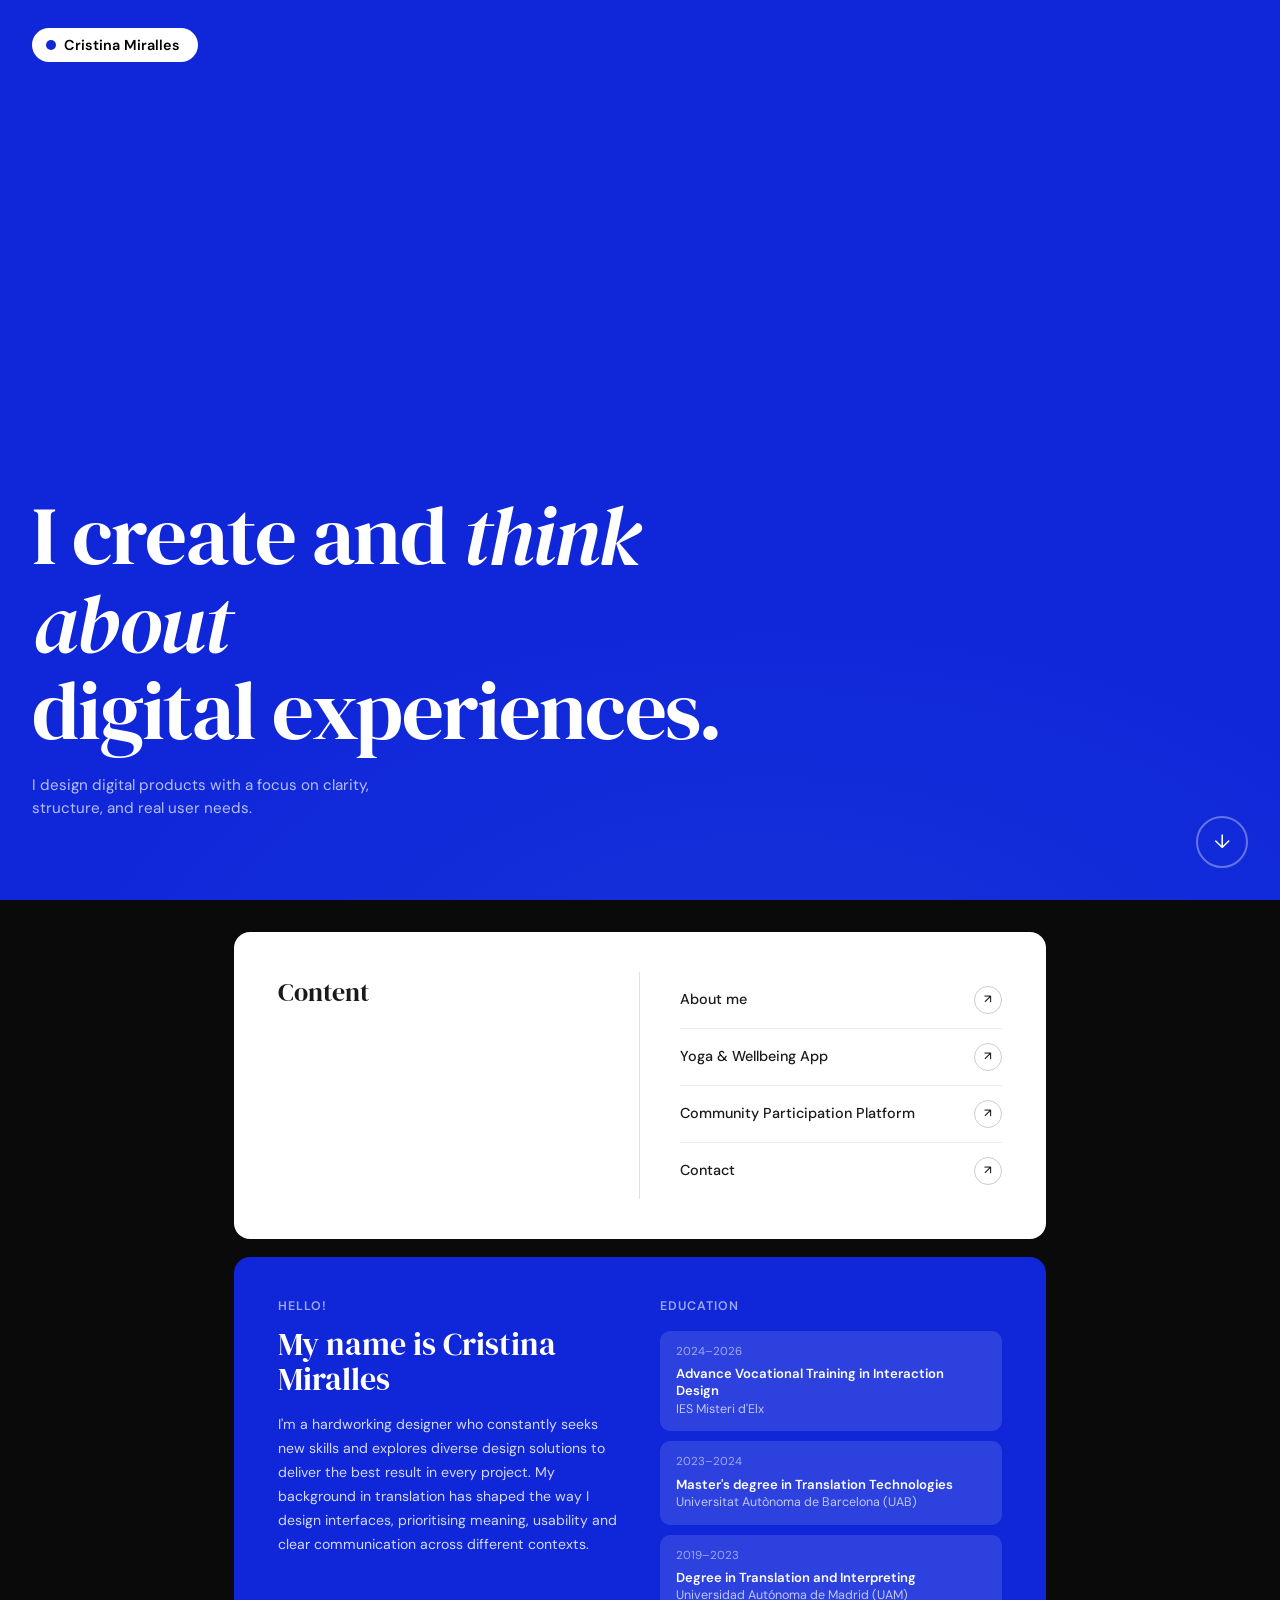
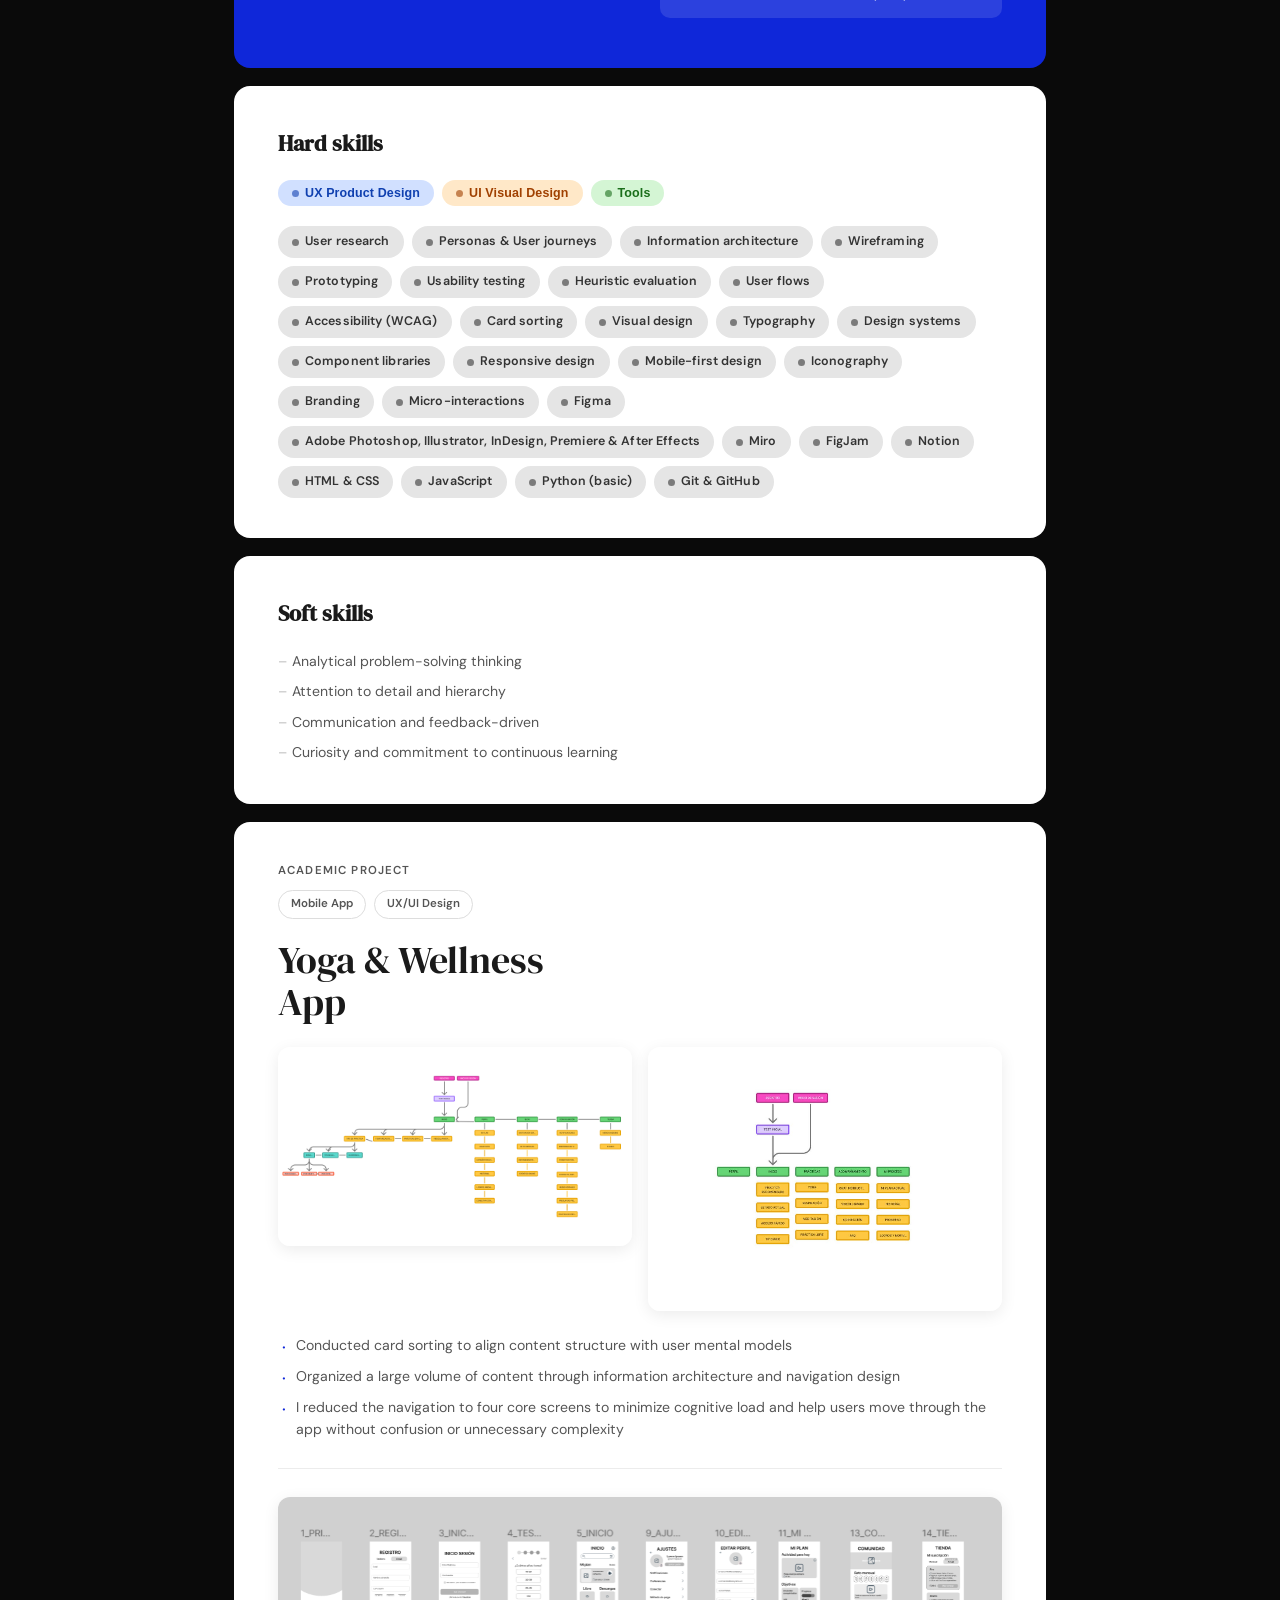
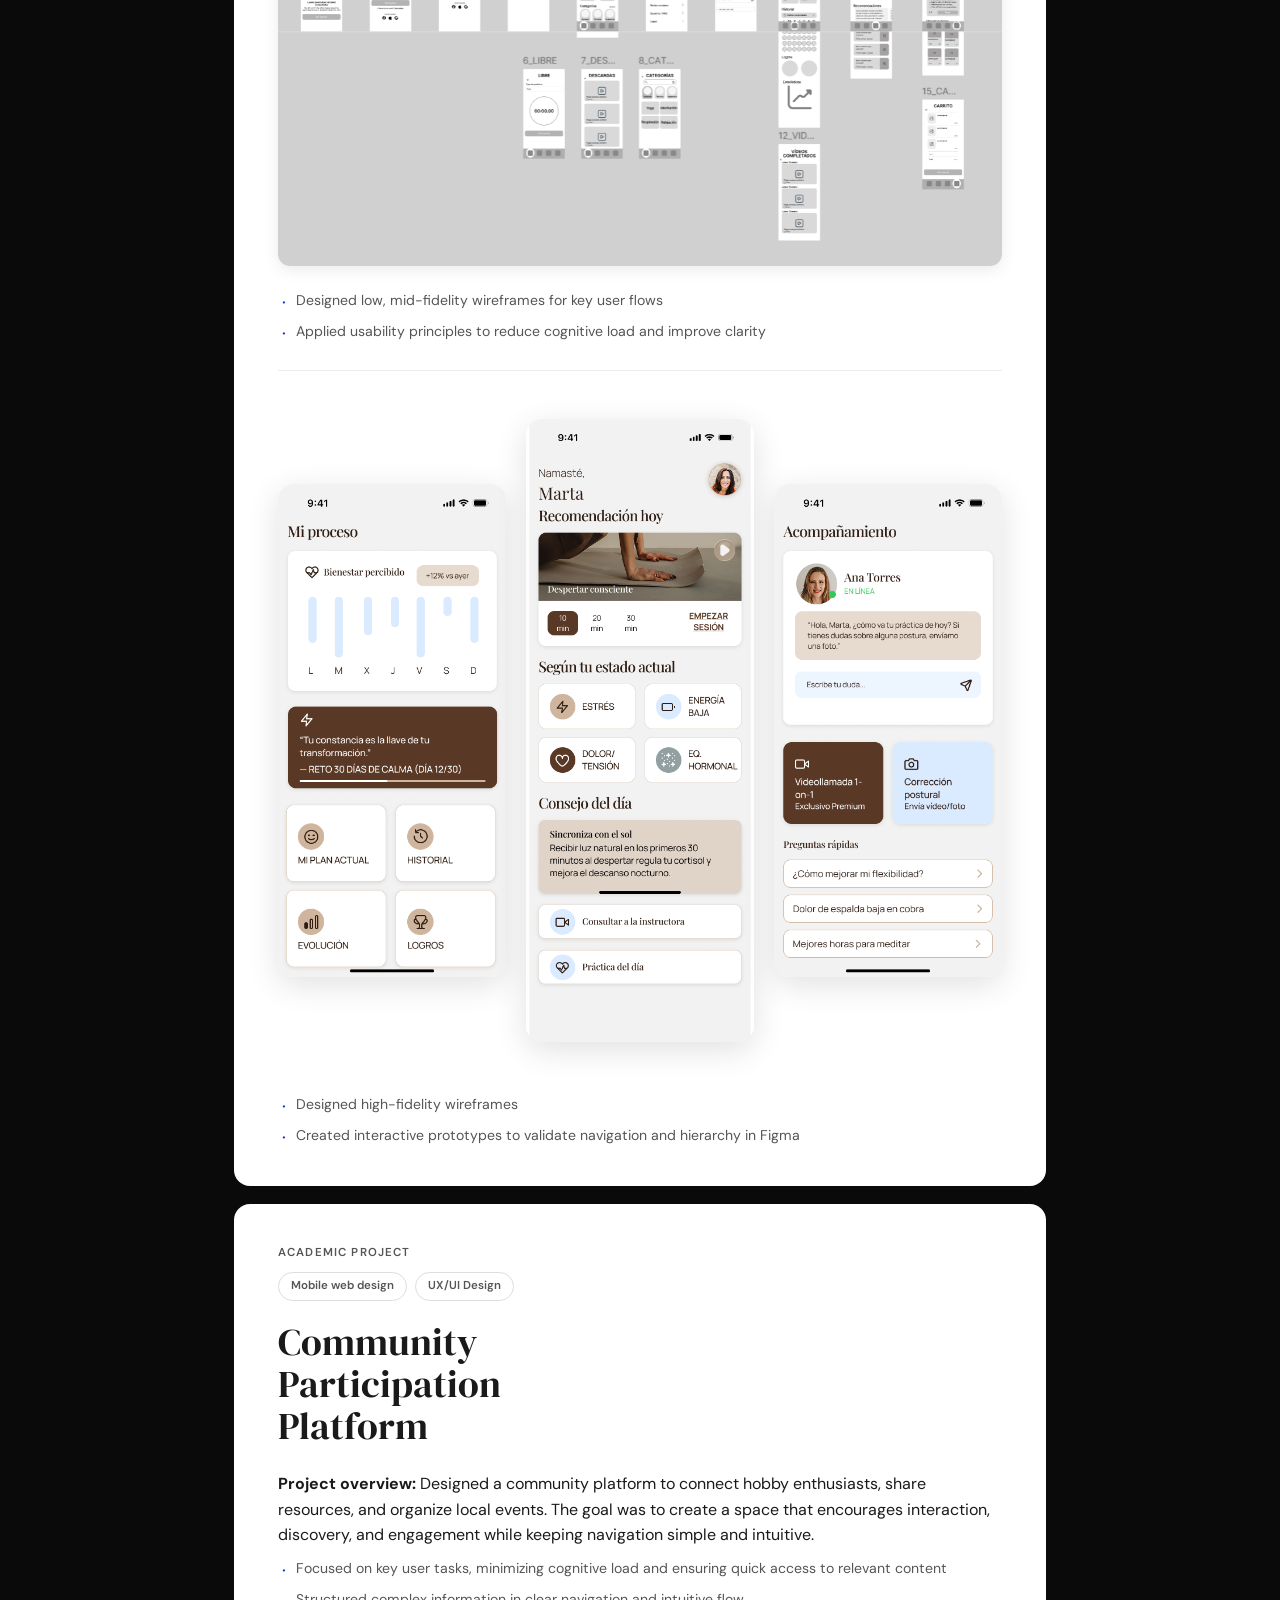
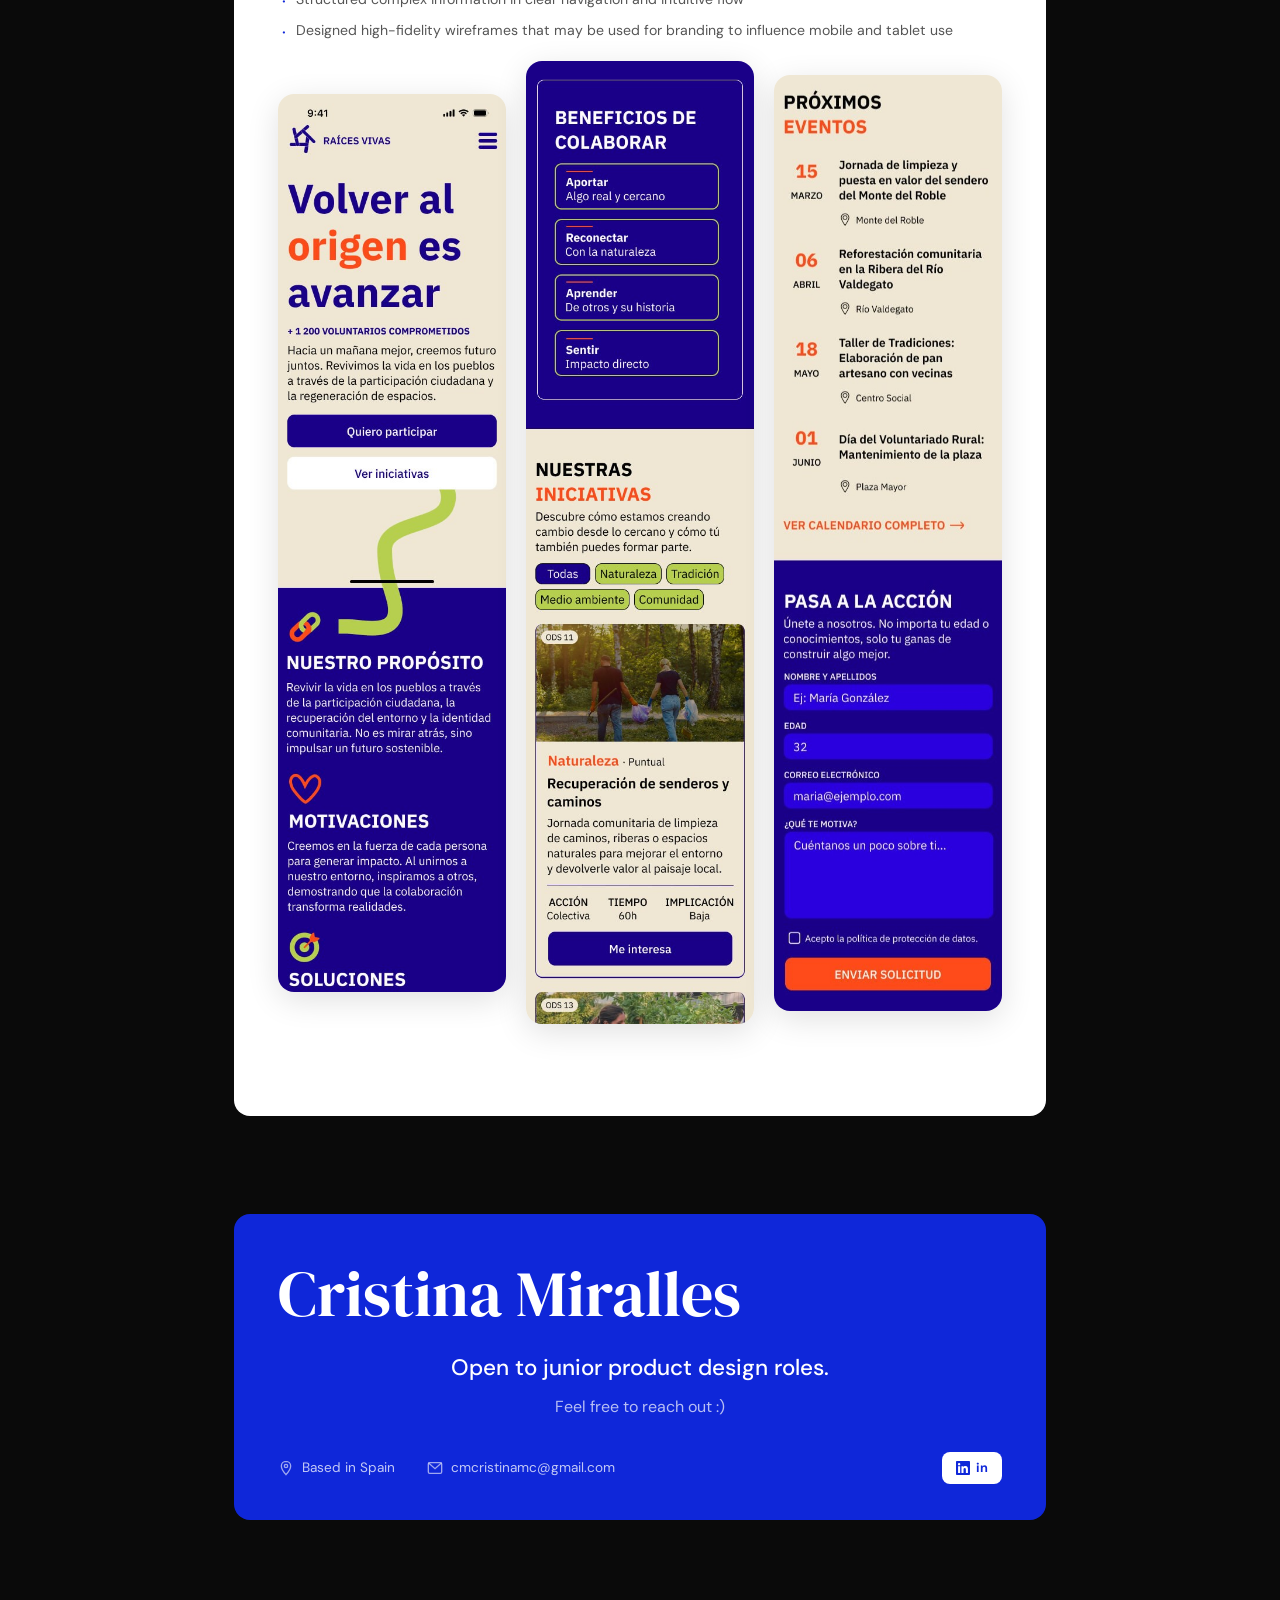
==== index.html @ 600fb945 "Added info and images" ====
<!DOCTYPE html>
<html lang="es">
<head>
  <meta charset="UTF-8">
  <meta name="viewport" content="width=device-width, initial-scale=1.0">
  <meta name="description" content="Portfolio de diseñador de producto UX/UI - Especializado en experiencias digitales claras y centradas en el usuario">
  <title>Portfolio – Product Designer</title>
  
  <!-- Google Fonts -->
  <link rel="preconnect" href="https://fonts.googleapis.com">
  <link rel="preconnect" href="https://fonts.gstatic.com" crossorigin>
  <link href="https://fonts.googleapis.com/css2?family=DM+Serif+Display:ital@0;1&family=DM+Sans:wght@300;400;500;600&display=swap" rel="stylesheet">
  
  <!-- Stylesheets -->
  <link rel="stylesheet" href="styles.css">
</head>
<body>

  <!-- ======================== HERO SECTION ======================== -->
  <section class="hero" id="top">
    <button class="logo-pill" aria-label="Logo">Cristina Miralles</button>

    <div class="hero-content">
      <h1 class="hero-title">
        I create and <em>think about</em><br>digital experiences.
      </h1>
      <p class="hero-sub">
        I design digital products with a focus on clarity,<br>
        structure, and real user needs.
      </p>
    </div>

    <a href="#content" class="scroll-arrow" aria-label="Scroll down">↓</a>
  </section>

  <!-- ======================== MAIN CONTENT ======================== -->
  <main class="main" id="content">

    <!-- TABLE OF CONTENTS -->
    <nav class="card toc-card" aria-label="Table of contents">
      <span class="toc-label">Content</span>
      <ul class="toc-links">
        <li>
          <a href="#about">
            <span>About me</span>
            <span class="arrow-icon" aria-hidden="true">↗</span>
          </a>
        </li>
        <li>
          <a href="#yoga">
            <span>Yoga &amp; Wellbeing App</span>
            <span class="arrow-icon" aria-hidden="true">↗</span>
          </a>
        </li>
        <li>
          <a href="#community">
            <span>Community Participation Platform</span>
            <span class="arrow-icon" aria-hidden="true">↗</span>
          </a>
        </li>
        <li>
          <a href="#contact">
            <span>Contact</span>
            <span class="arrow-icon" aria-hidden="true">↗</span>
          </a>
        </li>
      </ul>
    </nav>

    <!-- ABOUT + EDUCATION SECTION -->
    <section class="card about-card" id="about">
      <!-- Left: Biography -->
      <div class="about-bio">
        <p class="about-eyebrow">Hello!</p>
        <h2 class="about-greeting">My name is Cristina Miralles</h2>
        <p class="about-text">
          I'm a hardworking designer who constantly seeks new skills and explores diverse design solutions to deliver the best result in every project. My background in translation has shaped the way I design interfaces, prioritising meaning, usability and clear communication across different contexts.
        </p>
      </div>

      <!-- Right: Education -->
      <div class="about-education">
        <h3 class="education-title">Education</h3>

        <article class="edu-item">
          <p class="edu-dates">2024–2026</p>
          <p class="edu-name">Advance Vocational Training in Interaction Design</p>
          <p class="edu-degree">IES Misteri d'Elx</p>
        </article>

        <article class="edu-item">
          <p class="edu-dates">2023–2024</p>
          <p class="edu-name">Master's degree in Translation Technologies</p>
          <p class="edu-degree">Universitat Autònoma de Barcelona (UAB)</p>
        </article>

        <article class="edu-item">
          <p class="edu-dates">2019–2023</p>
          <p class="edu-name">Degree in Translation and Interpreting</p>
          <p class="edu-degree">Universidad Autónoma de Madrid (UAM)</p>
        </article>
      </div>
    </section>

  
    <!-- SKILLS SECTION -->
    <section class="card skills-card-full">
      <h3 class="skills-section-title">Hard skills</h3>
      
      <!-- Filter Buttons -->
      <div class="tags-wrap filter-buttons">
        <button class="tag tag-ux filter-btn active" data-filter="ux">UX Product Design</button>
        <button class="tag tag-ui filter-btn active" data-filter="ui">UI Visual Design</button>
        <button class="tag tag-fig filter-btn active" data-filter="tools">Tools</button>
      </div>
      
      <!-- Skills List -->
      <div class="tags-wrap skills-list" id="skillsList">
        <!-- UX Skills -->
        <span class="tag tag-dark skill-item" data-category="ux">User research</span>
        <span class="tag tag-dark skill-item" data-category="ux">Personas &amp; User journeys</span>
        <span class="tag tag-dark skill-item" data-category="ux">Information architecture</span>
        <span class="tag tag-dark skill-item" data-category="ux">Wireframing</span>
        <span class="tag tag-dark skill-item" data-category="ux">Prototyping</span>
        <span class="tag tag-dark skill-item" data-category="ux">Usability testing</span>
        <span class="tag tag-dark skill-item" data-category="ux">Heuristic evaluation</span>
        <span class="tag tag-dark skill-item" data-category="ux">User flows</span>
        <span class="tag tag-dark skill-item" data-category="ux">Accessibility (WCAG)</span>
        <span class="tag tag-dark skill-item" data-category="ux">Card sorting</span>
        
        <!-- UI Skills -->
        <span class="tag tag-dark skill-item" data-category="ui">Visual design</span>
        <span class="tag tag-dark skill-item" data-category="ui">Typography</span>
        <span class="tag tag-dark skill-item" data-category="ui">Design systems</span>
        <span class="tag tag-dark skill-item" data-category="ui">Component libraries</span>
        <span class="tag tag-dark skill-item" data-category="ui">Responsive design</span>
        <span class="tag tag-dark skill-item" data-category="ui">Mobile-first design</span>
        <span class="tag tag-dark skill-item" data-category="ui">Iconography</span>
        <span class="tag tag-dark skill-item" data-category="ui">Branding</span>
        <span class="tag tag-dark skill-item" data-category="ui">Micro-interactions</span>
        
        <!-- Tools -->
        <span class="tag tag-dark skill-item" data-category="tools">Figma</span>
        <span class="tag tag-dark skill-item" data-category="tools">Adobe Photoshop, Illustrator, InDesign, Premiere &amp; After Effects</span>
        <span class="tag tag-dark skill-item" data-category="tools">Miro</span>
        <span class="tag tag-dark skill-item" data-category="tools">FigJam</span>
        <span class="tag tag-dark skill-item" data-category="tools">Notion</span>
        <span class="tag tag-dark skill-item" data-category="tools">HTML &amp; CSS</span>
        <span class="tag tag-dark skill-item" data-category="tools">JavaScript</span>
        <span class="tag tag-dark skill-item" data-category="tools">Python (basic)</span>
        <span class="tag tag-dark skill-item" data-category="tools">Git &amp; GitHub</span>
      </div>
    </section>

    <!-- SOFT SKILLS SECTION -->
    <section class="card soft-skills-card">
      <h3 class="skills-section-title">Soft skills</h3>
      <ul class="soft-list">
        <li>Analytical problem-solving thinking</li>
        <li>Attention to detail and hierarchy</li>
        <li>Communication and feedback-driven</li>
        <li>Curiosity and commitment to continuous learning</li>
      </ul>
    </section>

    <!-- PROJECT 1: Yoga & Wellness App -->
    <article class="card project-card" id="yoga">
      <p class="project-eyebrow">Academic Project</p>

      <div class="project-tags">
        <span class="project-tag">Mobile App</span>
        <span class="project-tag">UX/UI Design</span>
      </div>

      <h2 class="project-title">Yoga &amp; Wellness<br>App</h2>

    
<div class="project-images">
  <img src="images/mapa-navegacion-1.jpg" alt="Yoga app first navigation structure" class="project-img">
  <img src="images/mapa-navegacion-2.jpg" alt="Yoga app second navigation structure" class="project-img">
</div>

      <ul class="project-bullets">
        <li>Conducted card sorting to align content structure with user mental models</li>
        <li>Organized a large volume of content through information architecture and navigation design</li>
        <li>I reduced the navigation to four core screens to minimize cognitive load and help users move through the app without confusion or unnecessary complexity</li>
      </ul>

      <div class="project-divider"></div>

      <div class="project-images">
  <img src="images/wireframe-app-yoga.png" alt="Yoga app wireframe" class="project-img">
</div>

      <ul class="project-bullets">
        <li>Designed low, mid-fidelity wireframes for key user flows</li>
        <li>Applied usability principles to reduce cognitive load and improve clarity</li>
      </ul>

      <div class="project-divider"></div>

      <div class="mobile-mockups-gallery">
        <div class="mobile-mockup">
          <img src="images/PROCESO-app-yoga.png" alt="Yoga app - My process screen showing weekly wellness tracking" class="mockup-img">
        </div>
        <div class="mobile-mockup">
          <img src="images/INICIO-app-yoga.png" alt="Yoga app - Daily recommendation with personalized yoga session" class="mockup-img">
        </div>
        <div class="mobile-mockup">
          <img src="images/ACOMPANAMIENTO-app-yoga.png" alt="Yoga app - Guidance screen with instructor video" class="mockup-img">
        </div>
      </div>

      <ul class="project-bullets">
        <li>Designed high-fidelity wireframes</li>
        <li>Created interactive prototypes to validate navigation and hierarchy in Figma</li>
      </ul>
    </article>

    <!-- PROJECT 2: Community Participation Platform -->
    <article class="card project-card" id="community">
      <p class="project-eyebrow">Academic Project</p>

      <div class="project-tags">
        <span class="project-tag">Mobile web design</span>
        <span class="project-tag">UX/UI Design</span>
      </div>

      <h2 class="project-title">Community<br>Participation<br>Platform</h2>
      
          <ul class="project-bullets">
        <p><strong>Project overview:</strong> Designed a community platform to connect hobby enthusiasts, share resources, and organize local events. The goal was to create a space that encourages interaction, discovery, and engagement while keeping navigation simple and intuitive.</p>
        <li>Focused on key user tasks, minimizing cognitive load and ensuring quick access to relevant content</li>
        <li>Structured complex information in clear navigation and intuitive flow</li>
        <li>Designed high-fidelity wireframes that may be used for branding to influence mobile and tablet use</li>
      </ul>


      <div class="mobile-mockups-gallery">
        <div class="mobile-mockup">
          <img src="images/community-Landing_Page-1.jpg" alt="Yoga app - My process screen showing weekly wellness tracking" class="mockup-img">
        </div>
        <div class="mobile-mockup">
          <img src="images/community-Landing_Page-2.jpg" alt="Yoga app - Daily recommendation with personalized yoga session" class="mockup-img">
        </div>
        <div class="mobile-mockup">
          <img src="images/community-Landing_Page-3.jpg" alt="Yoga app - Guidance screen with instructor video" class="mockup-img">
        </div>
      </div>


    </article>

  </main>

  <!-- ======================== FOOTER ======================== -->
  <footer class="main footer-wrapper" id="contact">
    <div class="footer-card">
      <div class="footer-initial" aria-hidden="true">Cristina Miralles</div>

      <p class="footer-cta-text">Open to junior product design roles.</p>
      <p class="footer-cta-sub">Feel free to reach out :)</p>

      <div class="footer-info">
        <a class="footer-info-item" href="#" aria-label="Location">
          <!-- Location Icon -->
          <svg viewBox="0 0 24 24" fill="none" stroke="currentColor" stroke-width="2" aria-hidden="true">
            <path d="M12 2C8.13 2 5 5.13 5 9c0 5.25 7 13 7 13s7-7.75 7-13c0-3.87-3.13-7-7-7zm0 9.5c-1.38 0-2.5-1.12-2.5-2.5s1.12-2.5 2.5-2.5 2.5 1.12 2.5 2.5-1.12 2.5-2.5 2.5z"/>
          </svg>
          <span>Based in Spain</span>
        </a>

        <a class="footer-info-item" href="mailto:cmcristinamc@gmail.com" aria-label="Email">
          <!-- Email Icon -->
          <svg viewBox="0 0 24 24" fill="none" stroke="currentColor" stroke-width="2" aria-hidden="true">
            <rect x="2" y="4" width="20" height="16" rx="2"/>
            <polyline points="2,4 12,13 22,4"/>
          </svg>
          <span>cmcristinamc@gmail.com</span>
        </a>

        <a class="linkedin-badge" href="https://www.linkedin.com/in/cristina-miralles/" target="_blank" rel="noopener noreferrer" aria-label="LinkedIn profile">
          <!-- LinkedIn Icon -->
          <svg width="14" height="14" viewBox="0 0 24 24" fill="currentColor" aria-hidden="true">
            <path d="M20.447 20.452h-3.554v-5.569c0-1.328-.027-3.037-1.852-3.037-1.853 0-2.136 1.445-2.136 2.939v5.667H9.351V9h3.414v1.561h.046c.477-.9 1.637-1.85 3.37-1.85 3.601 0 4.267 2.37 4.267 5.455v6.286zM5.337 7.433a2.062 2.062 0 01-2.063-2.065 2.064 2.064 0 112.063 2.065zm1.782 13.019H3.555V9h3.564v11.452zM22.225 0H1.771C.792 0 0 .774 0 1.729v20.542C0 23.227.792 24 1.771 24h20.451C23.2 24 24 23.227 24 22.271V1.729C24 .774 23.2 0 22.222 0h.003z"/>
          </svg>
          <span>in</span>
        </a>
      </div>
    </div>
  </footer>

  <!-- Back to top button -->
  <button id="backToTop" class="back-to-top" aria-label="Back to top" style="display: none;">
    ↑
  </button>

  <!-- JavaScript -->
  <script src="script.js"></script>

</body>
</html>
---- styles.css ----
/* ============================================================
   CSS VARIABLES & RESET
   ============================================================ */

:root {
  /* Colors */
  --blue:         #0f27d9;
  --blue-dark:    #0a1ba8;
  --black:        #0a0a0a;
  --white:        #ffffff;
  --gray:         #f2f2f0;
  --text:         #1a1a1a;
  --muted:        #555;
  
  /* Tag colors */
  --tag-ux:       #d1e0ff;
  --tag-ui:       #ffe8c8;
  --tag-figma:    #d4f5d4;
  --tag-blue:     #c8d8ff;
  
  /* Radius */
  --radius:       16px;
  
  /* Transitions */
  --transition:   0.3s ease;
}

/* Reset */
*, *::before, *::after {
  margin: 0;
  padding: 0;
  box-sizing: border-box;
}

html {
  scroll-behavior: smooth;
}

body {
  font-family: 'DM Sans', sans-serif;
  color: var(--text);
  background: var(--black);
  line-height: 1.6;
  -webkit-font-smoothing: antialiased;
  -moz-osx-font-smoothing: grayscale;
}

/* ============================================================
   HERO SECTION
   ============================================================ */

.hero {
  background: var(--blue);
  min-height: 100vh;
  padding: 28px 32px 60px;
  display: flex;
  flex-direction: column;
  position: relative;
  overflow: hidden;
}

/* Gradient overlay */
.hero::before {
  content: '';
  position: absolute;
  inset: 0;
  background: radial-gradient(
    ellipse 80% 60% at 60% 110%, 
    rgba(30, 60, 220, 0.5) 0%, 
    transparent 70%
  );
  pointer-events: none;
}

/* Logo pill button */
.logo-pill {
  display: inline-flex;
  align-items: center;
  gap: 8px;
  background: var(--white);
  border: none;
  border-radius: 999px;
  padding: 8px 18px 8px 14px;
  font-family: 'DM Sans', sans-serif;
  font-weight: 600;
  font-size: 0.9rem;
  cursor: pointer;
  width: fit-content;
  position: relative;
  z-index: 1;
  transition: transform var(--transition);
}

.logo-pill:hover {
  transform: translateY(-2px);
}

.logo-pill::before {
  content: '';
  display: inline-block;
  width: 10px;
  height: 10px;
  border-radius: 50%;
  background: var(--blue);
}

/* Hero content wrapper */
.hero-content {
  flex: 1;
  display: flex;
  flex-direction: column;
  justify-content: flex-end;
  padding-bottom: 20px;
  position: relative;
  z-index: 1;
}

/* Hero title */
.hero-title {
  font-family: 'DM Serif Display', serif;
  font-size: clamp(2.8rem, 7vw, 5.2rem);
  font-weight: 400;
  color: var(--white);
  line-height: 1.05;
  letter-spacing: -0.02em;
  max-width: 820px;
  margin-bottom: 20px;
}

.hero-title em {
  font-style: italic;
  color: var(--white);
}

/* Hero subtitle */
.hero-sub {
  font-size: 0.95rem;
  color: rgba(255, 255, 255, 0.7);
  max-width: 360px;
  line-height: 1.5;
}

/* Scroll arrow */
.scroll-arrow {
  position: absolute;
  bottom: 32px;
  right: 32px;
  width: 52px;
  height: 52px;
  border: 2px solid rgba(255, 255, 255, 0.35);
  border-radius: 50%;
  display: flex;
  align-items: center;
  justify-content: center;
  color: var(--white);
  text-decoration: none;
  font-size: 1.2rem;
  transition: all var(--transition);
  z-index: 1;
}

.scroll-arrow:hover {
  border-color: var(--white);
  transform: translateY(4px);
}

/* ============================================================
   MAIN WRAPPER
   ============================================================ */

.main {
  max-width: 860px;
  margin: 0 auto;
  padding: 32px 24px 80px;
}

.footer-wrapper {
  padding-top: 0;
}

/* ============================================================
   CARD BASE STYLES
   ============================================================ */

.card {
  background: var(--white);
  border-radius: var(--radius);
  padding: 40px 44px;
  margin-bottom: 18px;
  transition: transform var(--transition), box-shadow var(--transition);
}

.card:hover {
  transform: translateY(-2px);
  box-shadow: 0 8px 24px rgba(0, 0, 0, 0.08);
}

/* ============================================================
   TABLE OF CONTENTS
   ============================================================ */

.toc-card {
  display: grid;
  grid-template-columns: 1fr 1fr;
  gap: 0;
}

.toc-label {
  font-family: 'DM Serif Display', serif;
  font-size: 1.6rem;
  color: var(--text);
  padding-right: 40px;
  border-right: 1px solid #e0e0e0;
  display: flex;
  align-items: flex-start;
}

.toc-links {
  list-style: none;
  padding-left: 40px;
}

.toc-links li {
  border-bottom: 1px solid #ebebeb;
}

.toc-links li:last-child {
  border-bottom: none;
}

.toc-links a {
  display: flex;
  align-items: center;
  justify-content: space-between;
  text-decoration: none;
  color: var(--text);
  font-size: 0.9rem;
  font-weight: 500;
  padding: 14px 0;
  transition: color var(--transition);
}

.toc-links a:hover {
  color: var(--blue);
}

/* Arrow icon in TOC */
.arrow-icon {
  display: inline-flex;
  width: 28px;
  height: 28px;
  border: 1.5px solid #ccc;
  border-radius: 50%;
  align-items: center;
  justify-content: center;
  font-size: 0.75rem;
  flex-shrink: 0;
  transition: all var(--transition);
}

.toc-links a:hover .arrow-icon {
  border-color: var(--blue);
  background: var(--blue);
  color: white;
  transform: rotate(45deg);
}

/* ============================================================
   ABOUT SECTION (Blue Card)
   ============================================================ */

.about-card {
  background: var(--blue);
  color: var(--white);
  display: grid;
  grid-template-columns: 1fr 1fr;
  gap: 40px;
  align-items: start;
}

.about-eyebrow {
  font-size: 0.78rem;
  font-weight: 600;
  letter-spacing: 0.08em;
  text-transform: uppercase;
  color: rgba(255, 255, 255, 0.6);
  margin-bottom: 10px;
}

.about-greeting {
  font-family: 'DM Serif Display', serif;
  font-size: 2rem;
  font-weight: 400;
  color: var(--white);
  margin-bottom: 16px;
  line-height: 1.1;
}

.about-text {
  font-size: 0.88rem;
  color: rgba(255, 255, 255, 0.82);
  line-height: 1.7;
}

/* Education section */
.education-title {
  font-size: 0.78rem;
  font-weight: 600;
  letter-spacing: 0.08em;
  text-transform: uppercase;
  color: rgba(255, 255, 255, 0.6);
  margin-bottom: 14px;
}

.edu-item {
  background: rgba(255, 255, 255, 0.12);
  border-radius: 10px;
  padding: 12px 16px;
  margin-bottom: 10px;
  transition: background var(--transition);
}

.edu-item:hover {
  background: rgba(255, 255, 255, 0.18);
}

.edu-dates {
  font-size: 0.72rem;
  color: rgba(255, 255, 255, 0.55);
  margin-bottom: 4px;
}

.edu-name {
  font-size: 0.82rem;
  font-weight: 600;
  color: var(--white);
  line-height: 1.3;
}

.edu-degree {
  font-size: 0.78rem;
  color: rgba(255, 255, 255, 0.7);
}

/* ============================================================
   SKILLS SECTION
   ============================================================ */

.skills-card {
  display: grid;
  grid-template-columns: 1fr 1fr;
  gap: 40px;
}

/* Full width hard skills card */
.skills-card-full {
  display: block;
}

/* Soft skills separate card */
.soft-skills-card {
  display: block;
}

.skills-section-title {
  font-family: 'DM Serif Display', serif;
  font-size: 1.4rem;
  color: var(--text);
  margin-bottom: 18px;
}

/* Filter buttons */
.filter-buttons {
  margin-bottom: 24px;
}

.filter-btn {
  cursor: pointer;
  border: none;
  position: relative;
  opacity: 0.4;
  transition: all var(--transition);
}

.filter-btn.active {
  opacity: 1;
}

.filter-btn:not(.active) {
  filter: grayscale(100%);
}

.filter-btn:hover {
  opacity: 1;
  transform: scale(1.08);
  filter: grayscale(0%);
}

.filter-btn:focus {
  outline: 2px solid var(--blue);
  outline-offset: 2px;
}

/* Tags wrapper */
.tags-wrap {
  display: flex;
  flex-wrap: wrap;
  gap: 8px;
  margin-bottom: 20px;
}

.skills-list {
  margin-bottom: 0;
  min-height: 100px;
}

/* Individual skill item */
.skill-item {
  transition: all 0.3s cubic-bezier(0.4, 0, 0.2, 1);
  opacity: 1;
  transform: scale(1);
  display: inline-flex;
}

.skill-item.hidden {
  opacity: 0;
  transform: scale(0.5);
  width: 0;
  height: 0;
  padding: 0;
  margin: 0;
  overflow: hidden;
  position: absolute;
}

/* Individual tag */
.tag {
  display: inline-flex;
  align-items: center;
  gap: 6px;
  padding: 6px 14px;
  border-radius: 999px;
  font-size: 0.78rem;
  font-weight: 600;
  letter-spacing: 0.01em;
  transition: transform var(--transition);
}

.tag:hover {
  transform: scale(1.05);
}

.tag::before {
  content: '';
  display: inline-block;
  width: 7px;
  height: 7px;
  border-radius: 50%;
  background: currentColor;
  opacity: 0.6;
}

/* Tag color variants */
.tag-ux {
  background: var(--tag-ux);
  color: #1040b0;
}

.tag-ui {
  background: var(--tag-ui);
  color: #a04000;
}

.tag-fig {
  background: var(--tag-figma);
  color: #1a6e1a;
}

.tag-blue {
  background: var(--tag-blue);
  color: #1030a0;
}

.tag-dark {
  background: #e5e5e5;
  color: #333;
}

/* Soft skills list */
.soft-list {
  list-style: none;
  display: flex;
  flex-direction: column;
  gap: 8px;
}

.soft-list li {
  font-size: 0.88rem;
  color: var(--muted);
  padding-left: 14px;
  position: relative;
}

.soft-list li::before {
  content: '–';
  position: absolute;
  left: 0;
  color: #bbb;
}

/* ============================================================
   PROJECT CARDS
   ============================================================ */

.project-card {
  position: relative;
}

.project-eyebrow {
  font-size: 0.72rem;
  font-weight: 600;
  letter-spacing: 0.1em;
  text-transform: uppercase;
  color: var(--muted);
  margin-bottom: 10px;
}

.project-tags {
  display: flex;
  gap: 8px;
  margin-bottom: 20px;
  flex-wrap: wrap;
}

.project-tag {
  padding: 4px 12px;
  border-radius: 999px;
  font-size: 0.72rem;
  font-weight: 600;
  border: 1.5px solid #ddd;
  color: var(--muted);
  background: transparent;
  transition: all var(--transition);
}

.project-tag:hover {
  border-color: var(--blue);
  color: var(--blue);
}

.project-title {
  font-family: 'DM Serif Display', serif;
  font-size: clamp(1.8rem, 3.5vw, 2.4rem);
  font-weight: 400;
  color: var(--text);
  margin-bottom: 24px;
  line-height: 1.1;
}

/* Mock design placeholder */
.project-mock {
  width: 100%;
  height: 200px;
  background: #f5f5f5;
  border-radius: 12px;
  margin-bottom: 24px;
  display: flex;
  align-items: center;
  justify-content: center;
  overflow: hidden;
  position: relative;
}

.project-mock-inner {
  width: 56%;
  height: 78%;
  background: var(--white);
  border-radius: 10px;
  box-shadow: 0 8px 32px rgba(0, 0, 0, 0.12);
  border: 1px solid #eee;
  display: flex;
  flex-direction: column;
  padding: 14px;
  gap: 8px;
}

/* Mock lines */
.mock-line {
  height: 6px;
  border-radius: 4px;
  background: #e5e5e5;
  animation: pulse 2s ease-in-out infinite;
}

.mock-line.accent {
  background: var(--blue);
  width: 40%;
}

.mock-line.w60 { width: 60%; }
.mock-line.w80 { width: 80%; }
.mock-line.w50 { width: 50%; }

/* Mobile Mockups Gallery */
.mobile-mockups-gallery {
  display: grid;
  grid-template-columns: repeat(3, 1fr);
  gap: 20px;
  margin-bottom: 32px;
  padding: 20px 0;
}

.mobile-mockup {
  position: relative;
  display: flex;
  justify-content: center;
  align-items: center;
}

.mockup-img {
  width: 100%;
  height: auto;
  border-radius: 16px;
  box-shadow: 0 8px 32px rgba(0, 0, 0, 0.12);
  transition: transform 0.4s cubic-bezier(0.4, 0, 0.2, 1), box-shadow 0.4s ease;
}

.mobile-mockup:hover .mockup-img {
  transform: translateY(-8px) scale(1.02);
  box-shadow: 0 16px 48px rgba(0, 0, 0, 0.16);
}

/* Responsive mobile mockups */
@media (max-width: 768px) {
  .mobile-mockups-gallery {
    grid-template-columns: 1fr;
    gap: 24px;
  }
  
  .mobile-mockup {
    max-width: 360px;
    margin: 0 auto;
  }
}

@media (min-width: 769px) and (max-width: 1024px) {
  .mobile-mockups-gallery {
    grid-template-columns: repeat(2, 1fr);
    gap: 16px;
  }
}

/* Project bullets */
.project-bullets {
  list-style: none;
  display: flex;
  flex-direction: column;
  gap: 10px;
}

.project-bullets li {
  font-size: 0.88rem;
  color: var(--muted);
  padding-left: 18px;
  position: relative;
  line-height: 1.5;
}

.project-bullets li::before {
  content: '·';
  position: absolute;
  left: 4px;
  font-size: 1.2rem;
  color: var(--blue);
  top: -1px;
}

/* Project section divider */
.project-divider {
  width: 100%;
  height: 1px;
  background: #ececec;
  margin: 28px 0;
}

/* ============================================================
   FOOTER
   ============================================================ */

.footer-card {
  background: var(--blue);
  border-radius: var(--radius);
  padding: 48px 44px 36px;
  display: flex;
  flex-direction: column;
  align-items: flex-start;
  gap: 0;
}

.footer-initial {
  font-family: 'DM Serif Display', serif;
  font-size: 4rem;
  color: var(--white);
  line-height: 1;
  margin-bottom: 24px;
}

.footer-cta-text {
  font-size: 1.4rem;
  font-weight: 500;
  color: var(--white);
  text-align: center;
  width: 100%;
  margin-bottom: 8px;
}

.footer-cta-sub {
  font-size: 1rem;
  color: rgba(255, 255, 255, 0.7);
  text-align: center;
  width: 100%;
  margin-bottom: 32px;
}

.footer-info {
  display: flex;
  gap: 32px;
  align-items: center;
  flex-wrap: wrap;
  width: 100%;
}

.footer-info-item {
  display: flex;
  align-items: center;
  gap: 8px;
  font-size: 0.85rem;
  color: rgba(255, 255, 255, 0.75);
  text-decoration: none;
  transition: color var(--transition);
}

.footer-info-item:hover {
  color: var(--white);
}

.footer-info-item svg {
  width: 16px;
  height: 16px;
  opacity: 0.8;
}

/* LinkedIn badge */
.linkedin-badge {
  margin-left: auto;
  background: var(--white);
  border-radius: 8px;
  padding: 6px 14px;
  display: flex;
  align-items: center;
  gap: 6px;
  font-size: 0.8rem;
  font-weight: 700;
  color: var(--blue);
  text-decoration: none;
  transition: transform var(--transition);
}

.linkedin-badge:hover {
  transform: translateY(-2px);
}

/* ============================================================
   BACK TO TOP BUTTON
   ============================================================ */

.back-to-top {
  position: fixed;
  bottom: 32px;
  right: 32px;
  width: 48px;
  height: 48px;
  border-radius: 50%;
  background: var(--blue);
  color: var(--white);
  border: none;
  font-size: 1.2rem;
  cursor: pointer;
  box-shadow: 0 4px 16px rgba(15, 39, 217, 0.4);
  transition: all var(--transition);
  z-index: 1000;
}

.back-to-top:hover {
  transform: translateY(-4px);
  box-shadow: 0 8px 24px rgba(15, 39, 217, 0.5);
}

/* ============================================================
   ANIMATIONS
   ============================================================ */

@keyframes fadeUp {
  from {
    opacity: 0;
    transform: translateY(18px);
  }
  to {
    opacity: 1;
    transform: translateY(0);
  }
}

@keyframes pulse {
  0%, 100% {
    opacity: 1;
  }
  50% {
    opacity: 0.5;
  }
}

/* Apply fade-up animation to hero elements */
.hero-title {
  animation: fadeUp 0.7s ease both;
}

.hero-sub {
  animation: fadeUp 0.7s 0.15s ease both;
}

/* ============================================================
   RESPONSIVE DESIGN
   ============================================================ */

@media (max-width: 680px) {
  .hero {
    padding: 24px 20px 60px;
  }

  .main {
    padding: 20px 14px 60px;
  }

  .card {
    padding: 28px 22px;
  }

  /* TOC responsive */
  .toc-card {
    grid-template-columns: 1fr;
  }

  .toc-label {
    border-right: none;
    border-bottom: 1px solid #e0e0e0;
    padding-right: 0;
    padding-bottom: 16px;
    margin-bottom: 16px;
  }

  .toc-links {
    padding-left: 0;
  }

  /* About responsive */
  .about-card {
    grid-template-columns: 1fr;
    gap: 28px;
  }

  /* Skills responsive */
  .skills-card {
    grid-template-columns: 1fr;
    gap: 28px;
  }

  /* Footer responsive */
  .footer-card {
    padding: 36px 22px 28px;
  }

  .footer-cta-text {
    font-size: 1.1rem;
  }

  .linkedin-badge {
    margin-left: 0;
  }

  .back-to-top {
    bottom: 20px;
    right: 20px;
    width: 44px;
    height: 44px;
  }
}

/* Tablet breakpoint */
@media (min-width: 681px) and (max-width: 1024px) {
  .hero {
    padding: 32px 28px 60px;
  }

  .main {
    padding: 28px 20px 70px;
  }
}

/* ============================================================
   PRINT STYLES
   ============================================================ */

@media print {
  .scroll-arrow,
  .back-to-top {
    display: none;
  }

  body {
    background: white;
  }

  .card {
    page-break-inside: avoid;
  }
}

/* ============================================================
   PROJECT IMAGES & MOCKUPS
   ============================================================ */

/* Single or multiple project images */
.project-images {
  display: grid;
  grid-template-columns: repeat(auto-fit, minmax(280px, 1fr));
  gap: 16px;
  margin-bottom: 24px;
}

.project-img {
  width: 100%;
  height: auto;
  border-radius: 12px;
  box-shadow: 0 4px 16px rgba(0, 0, 0, 0.08);
  transition: transform var(--transition), box-shadow var(--transition);
}

.project-img:hover {
  transform: translateY(-4px);
  box-shadow: 0 8px 24px rgba(0, 0, 0, 0.12);
}

/* Responsive project images */
@media (max-width: 680px) {
  .project-images {
    grid-template-columns: 1fr;
  }
}
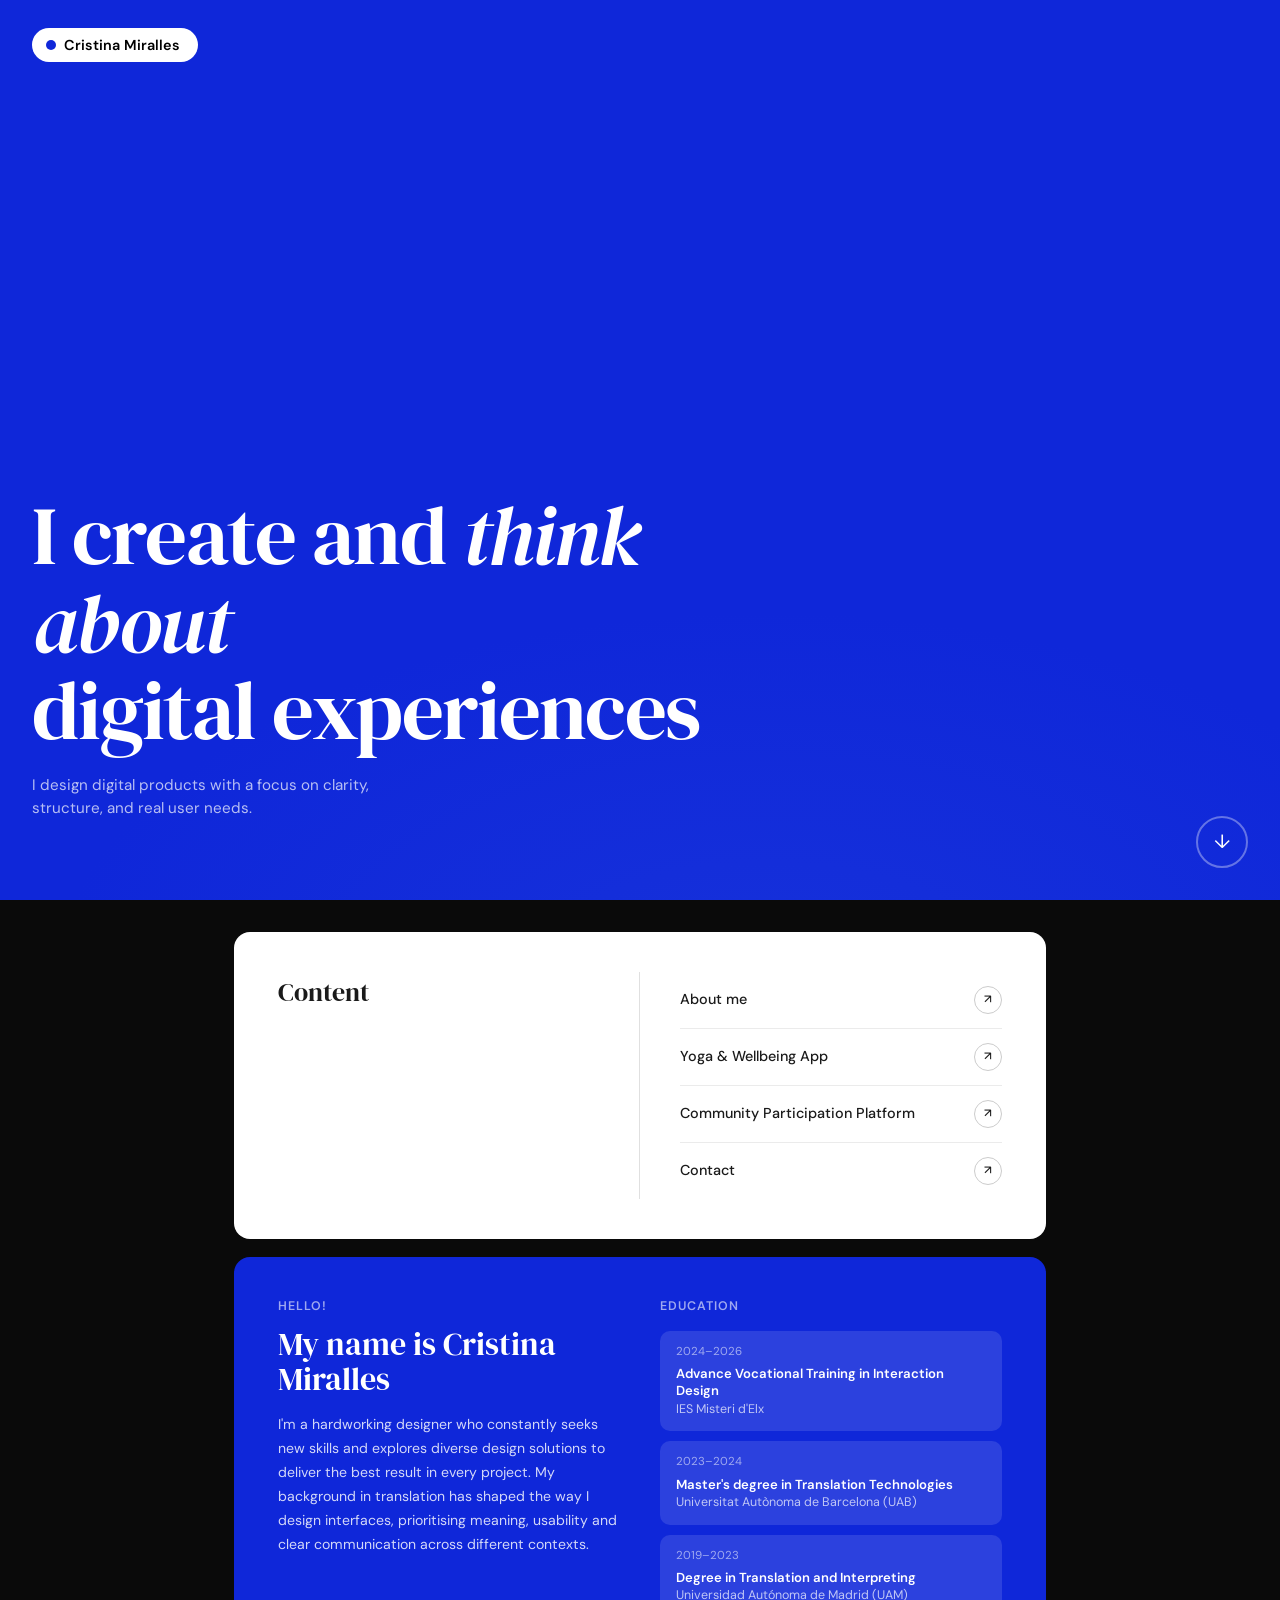
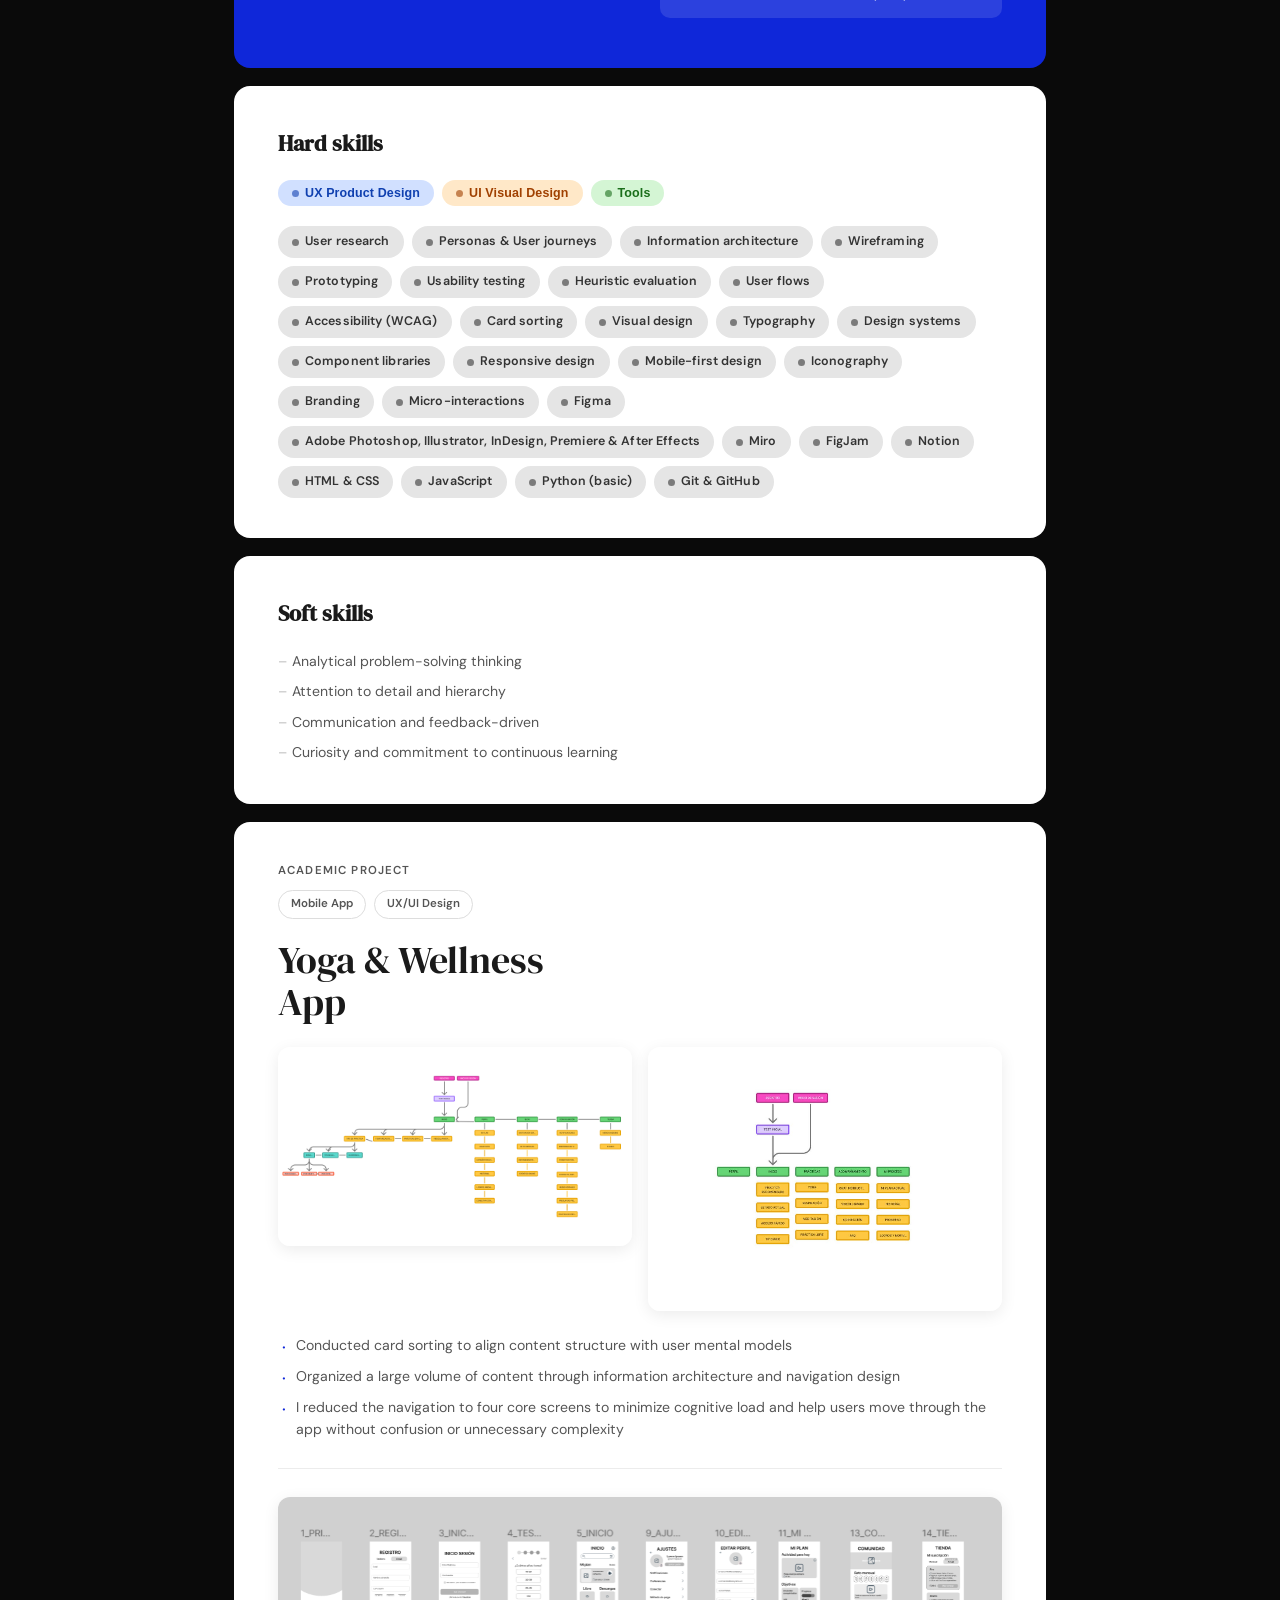
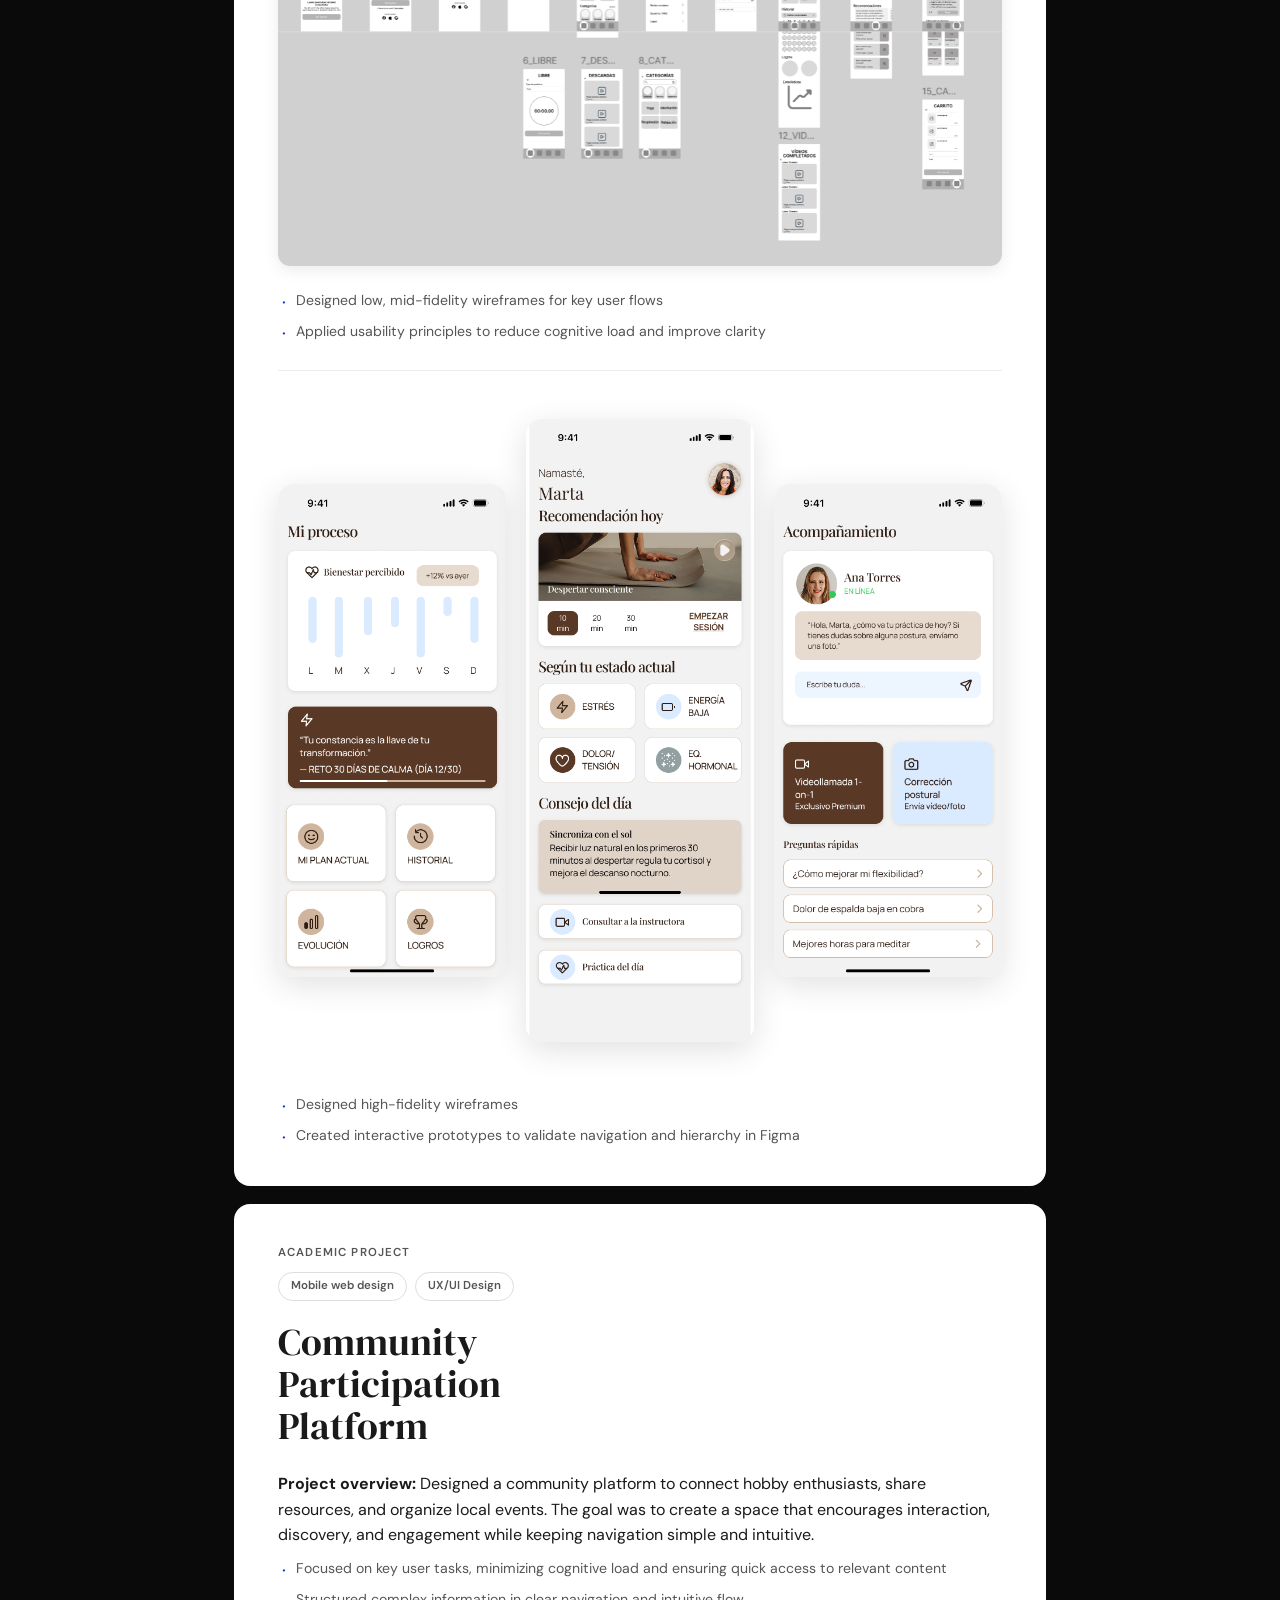
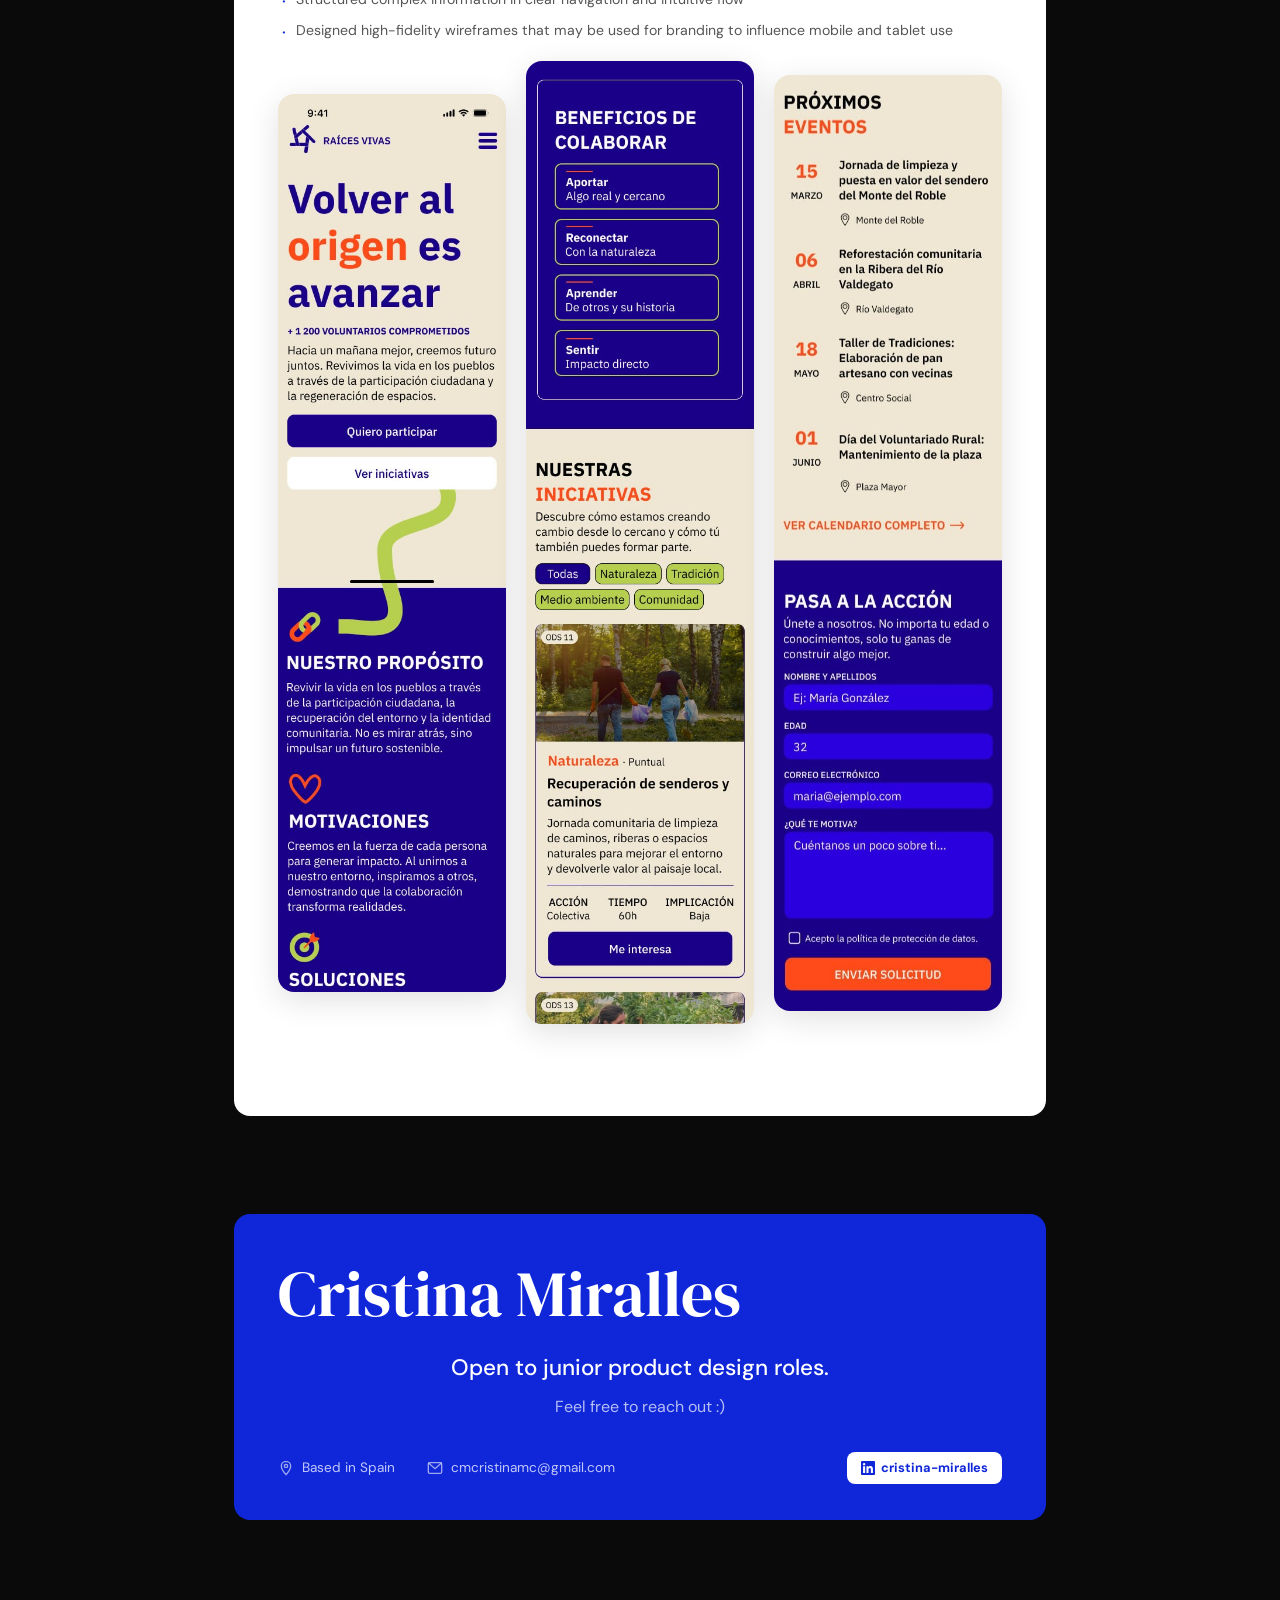
==== commit 99a7e28f: "Tried to fix back to top button" ====
--- a/index.html
+++ b/index.html
@@ -4,7 +4,7 @@
   <meta charset="UTF-8">
   <meta name="viewport" content="width=device-width, initial-scale=1.0">
   <meta name="description" content="Portfolio de diseñador de producto UX/UI - Especializado en experiencias digitales claras y centradas en el usuario">
-  <title>Portfolio – Product Designer</title>
+  <title>Portfolio – Cristina Miralles</title>
   
   <!-- Google Fonts -->
   <link rel="preconnect" href="https://fonts.googleapis.com">
@@ -22,7 +22,7 @@
 
     <div class="hero-content">
       <h1 class="hero-title">
-        I create and <em>think about</em><br>digital experiences.
+        I create and <em>think about</em><br>digital experiences
       </h1>
       <p class="hero-sub">
         I design digital products with a focus on clarity,<br>
@@ -284,14 +284,14 @@
           <svg width="14" height="14" viewBox="0 0 24 24" fill="currentColor" aria-hidden="true">
             <path d="M20.447 20.452h-3.554v-5.569c0-1.328-.027-3.037-1.852-3.037-1.853 0-2.136 1.445-2.136 2.939v5.667H9.351V9h3.414v1.561h.046c.477-.9 1.637-1.85 3.37-1.85 3.601 0 4.267 2.37 4.267 5.455v6.286zM5.337 7.433a2.062 2.062 0 01-2.063-2.065 2.064 2.064 0 112.063 2.065zm1.782 13.019H3.555V9h3.564v11.452zM22.225 0H1.771C.792 0 0 .774 0 1.729v20.542C0 23.227.792 24 1.771 24h20.451C23.2 24 24 23.227 24 22.271V1.729C24 .774 23.2 0 22.222 0h.003z"/>
           </svg>
-          <span>in</span>
+          <span>cristina-miralles</span>
         </a>
       </div>
     </div>
   </footer>
 
   <!-- Back to top button -->
-  <button id="backToTop" class="back-to-top" aria-label="Back to top" style="display: none;">
+  <button id="backToTop" class="back-to-top" aria-label="Back to top">
     ↑
   </button>
 
--- a/styles.css
+++ b/styles.css
@@ -893,6 +893,8 @@
     right: 20px;
     width: 44px;
     height: 44px;
+    align-items: center;
+    justify-content: center;
   }
 }
 
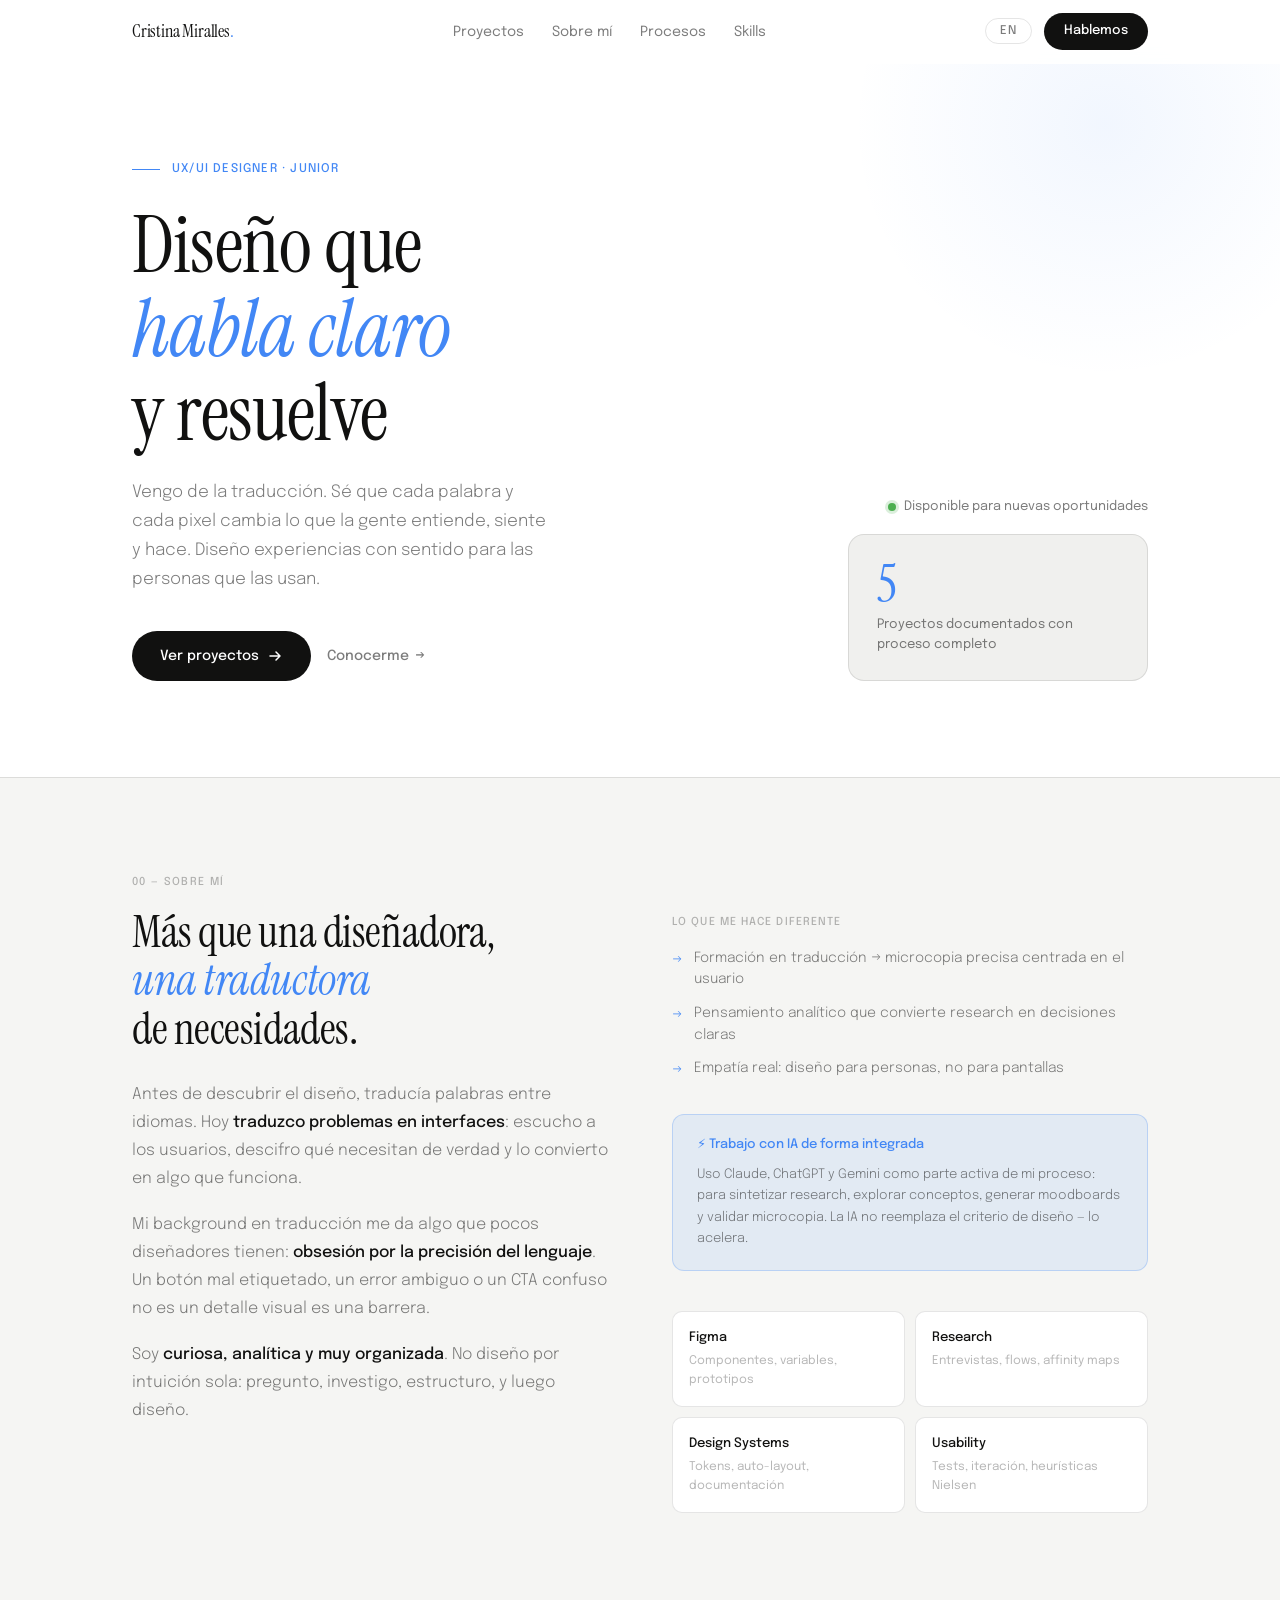
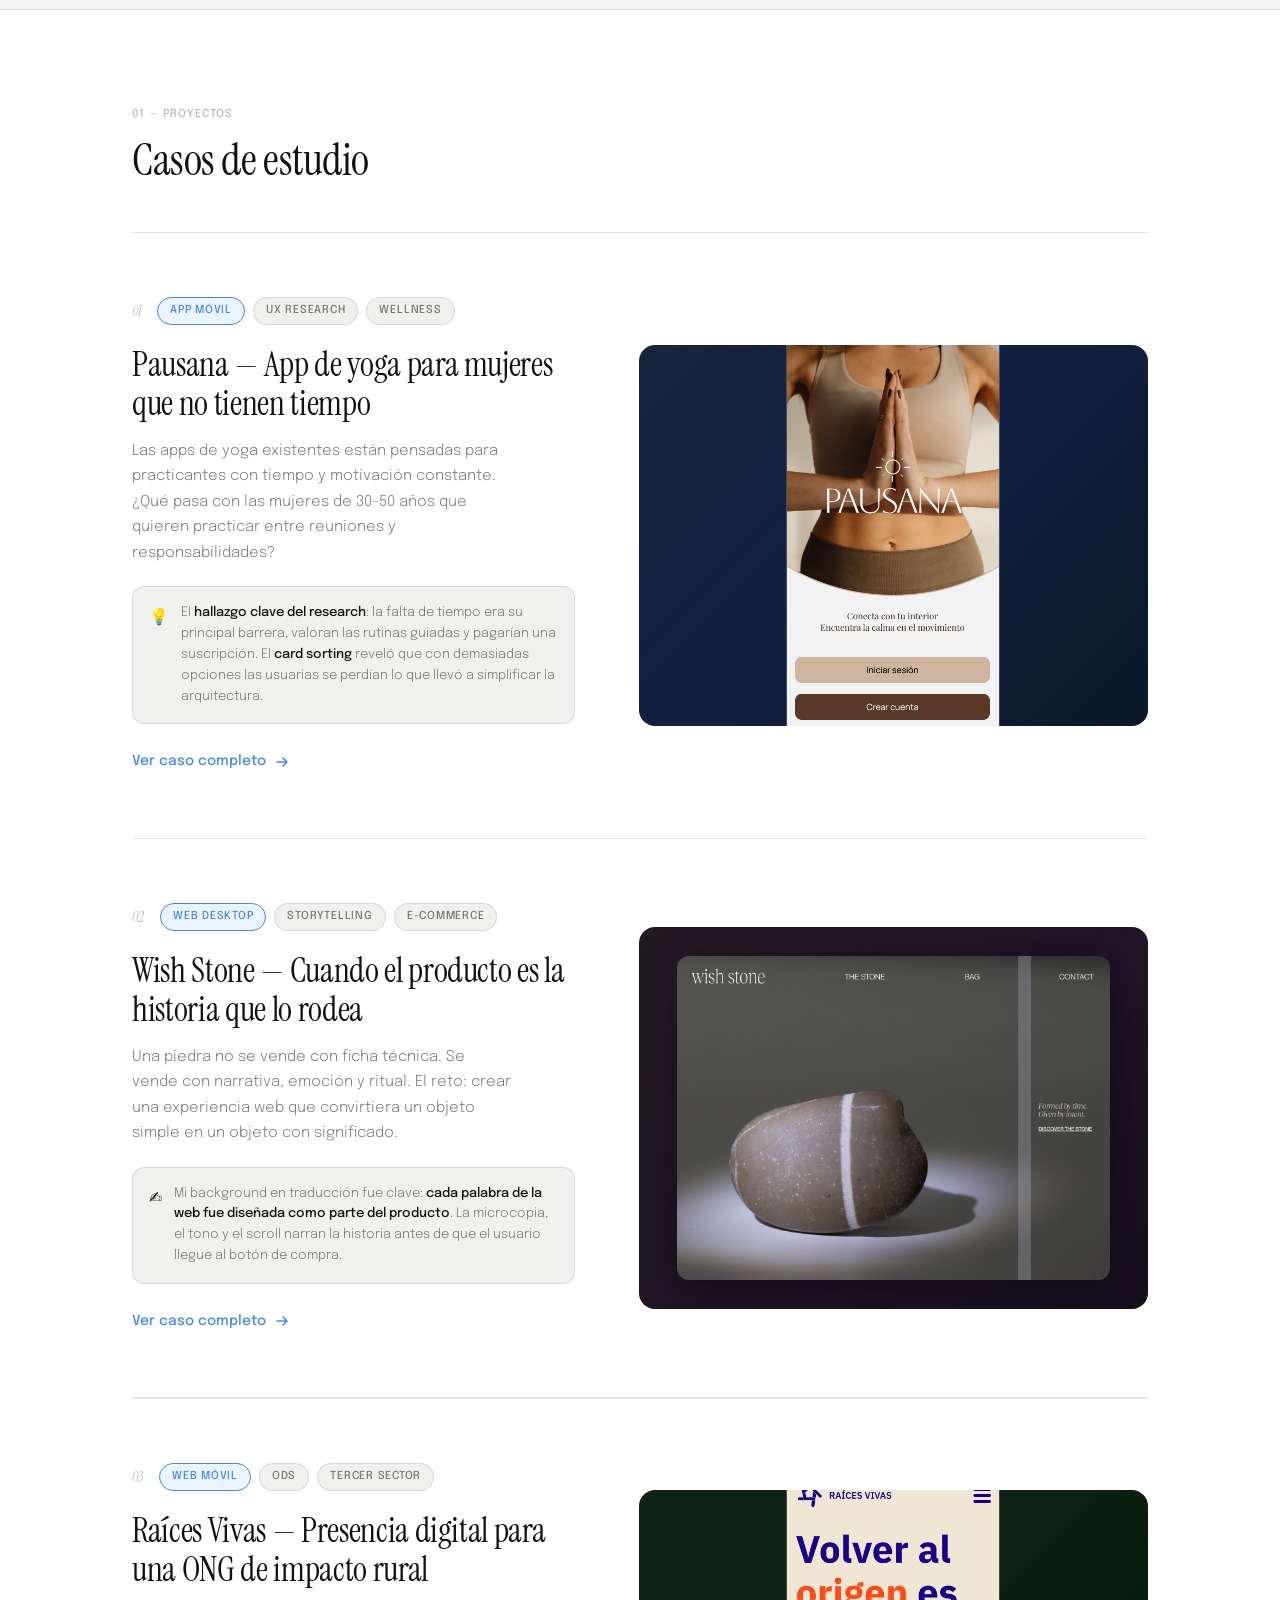
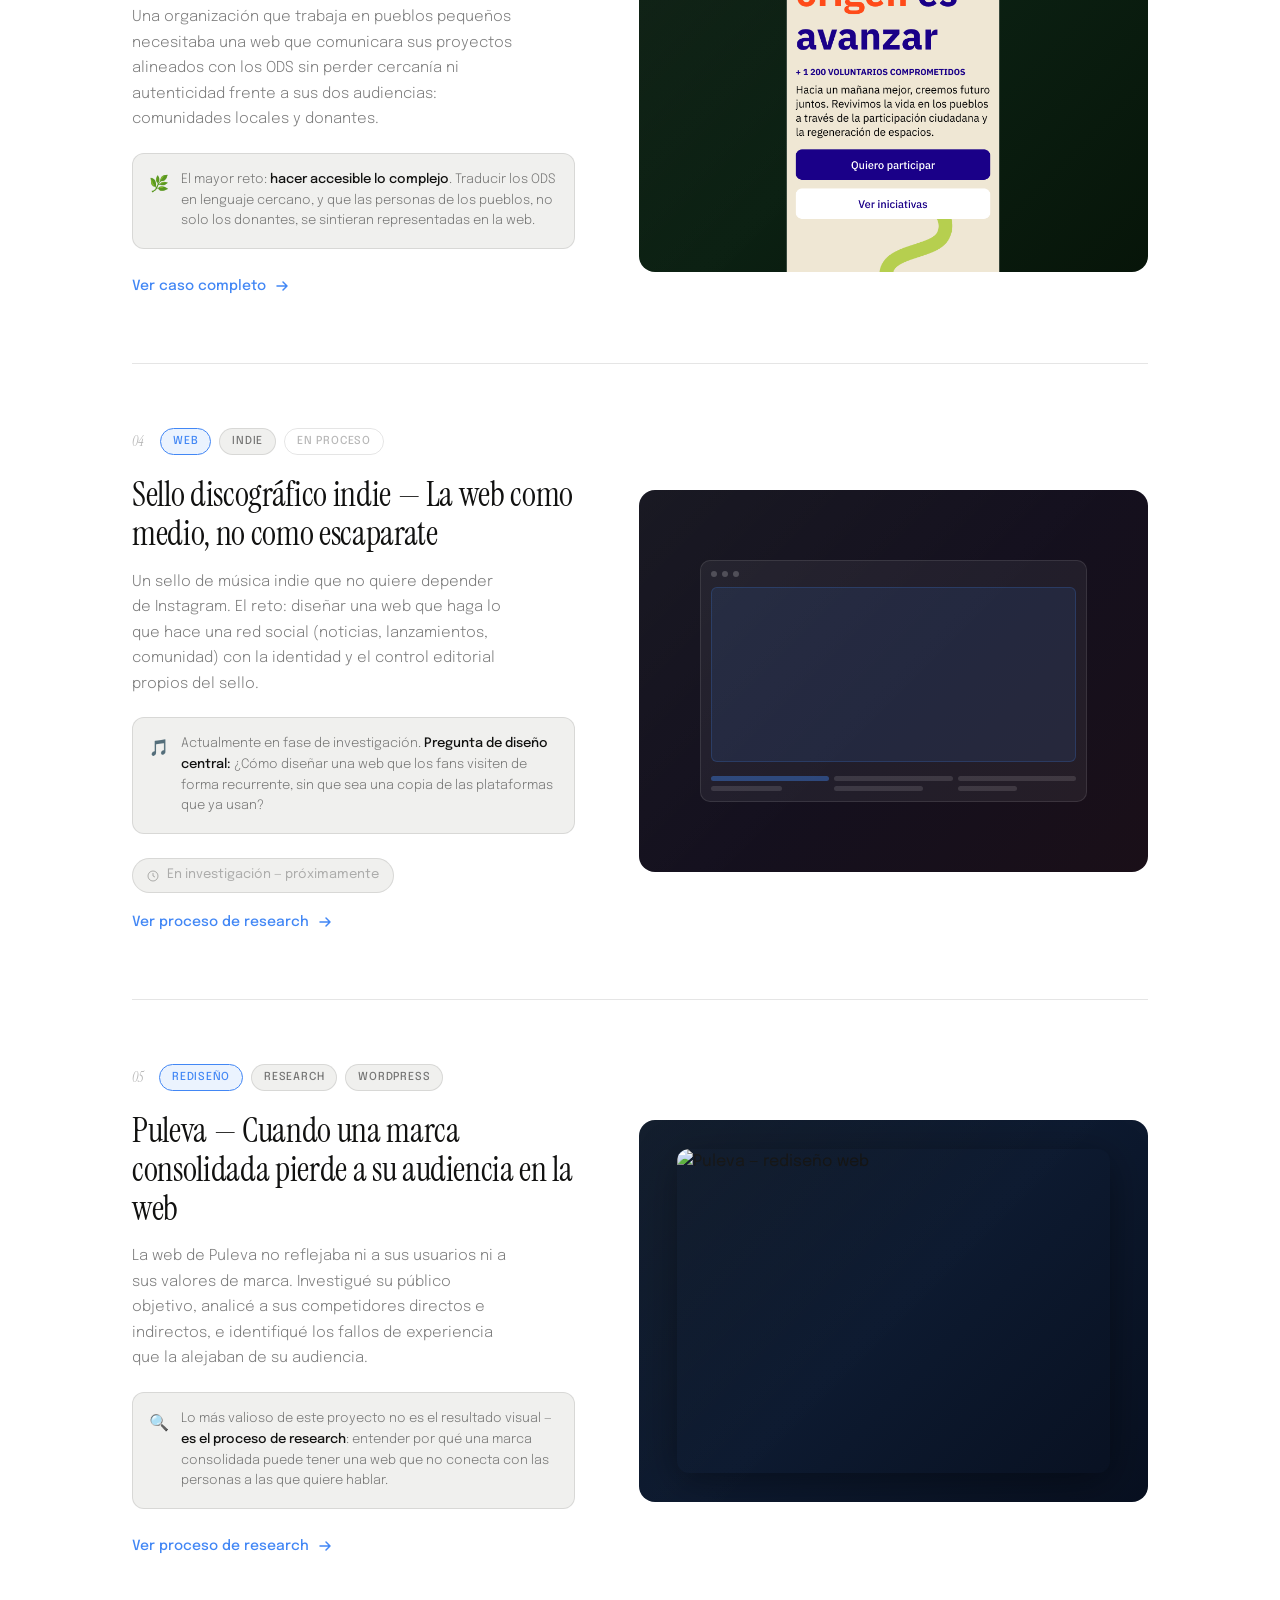
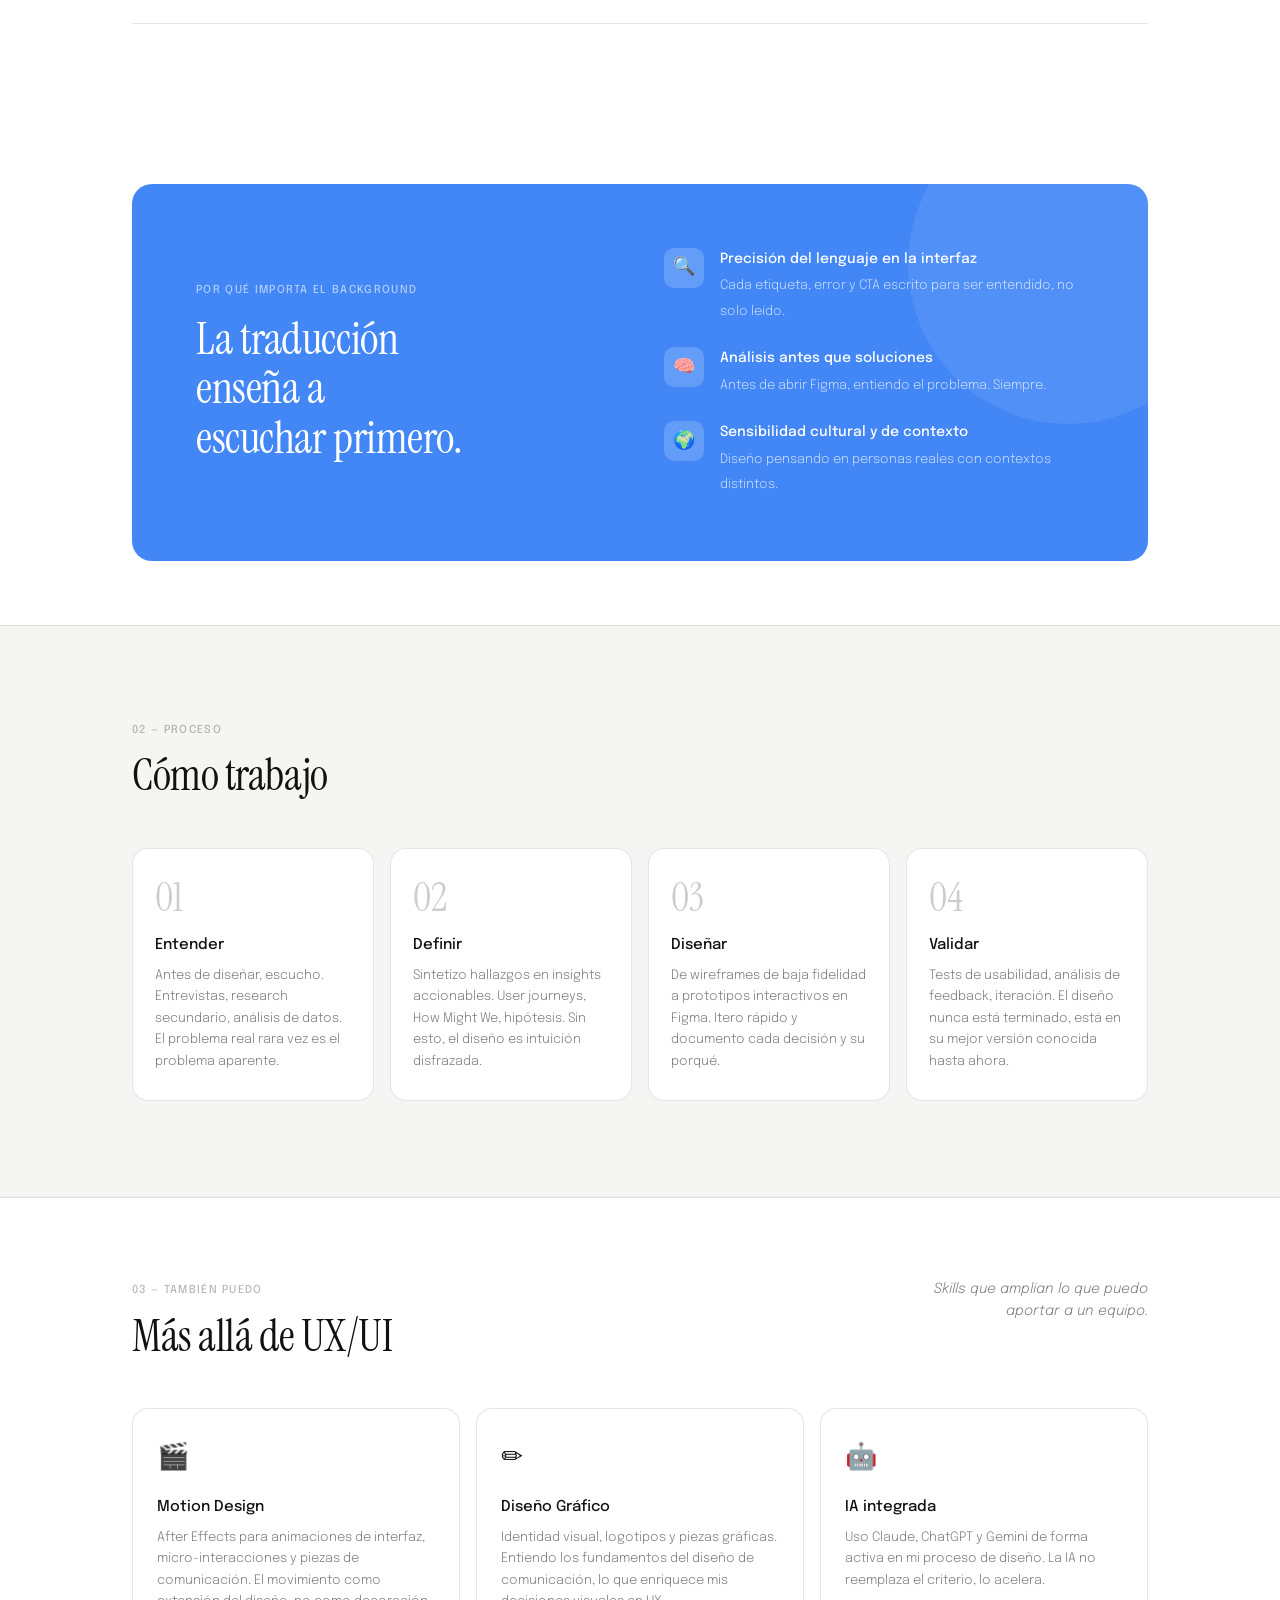
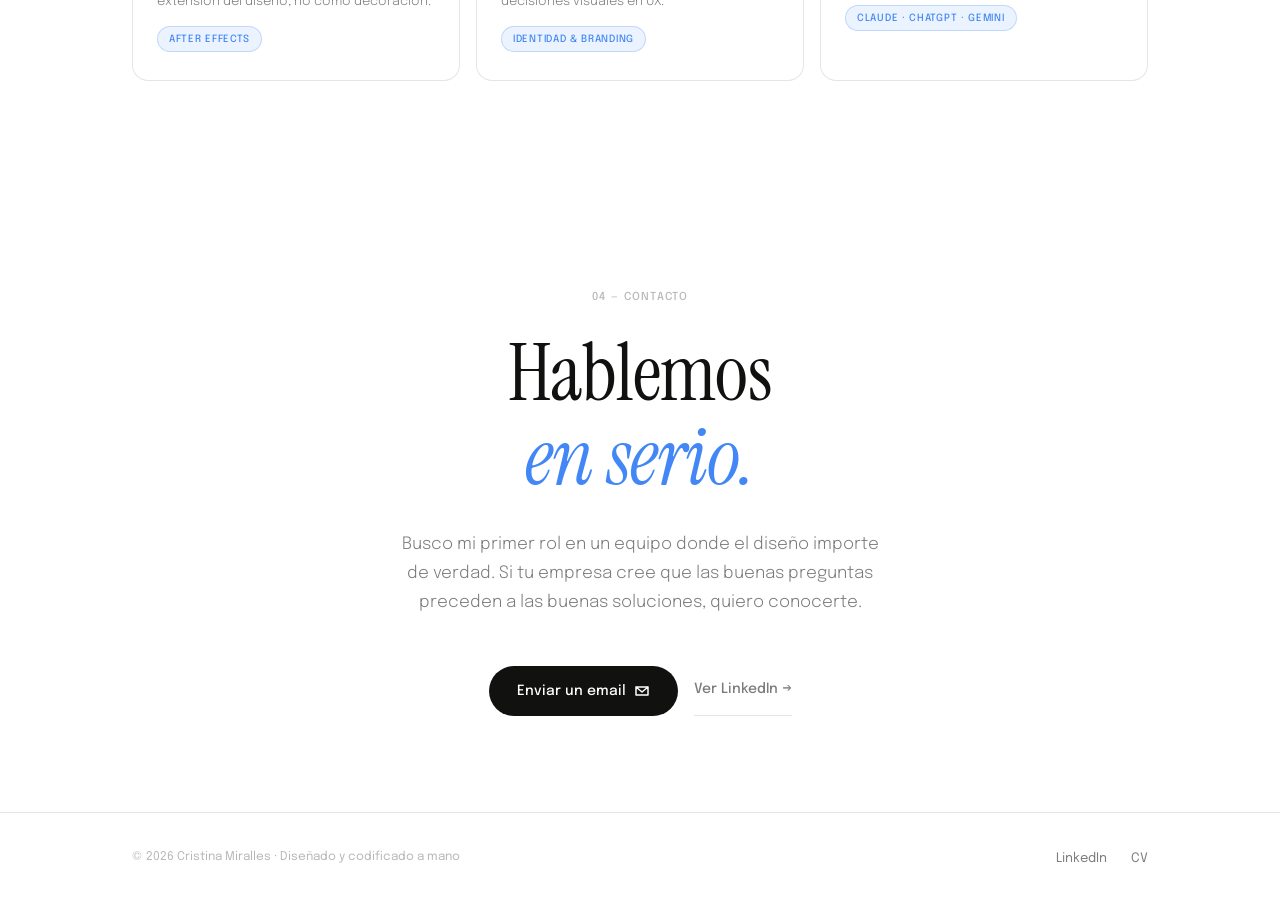
==== commit 4fc9950b: "change everything" ====
--- a/index.html
+++ b/index.html
@@ -1,302 +1,581 @@
 <!DOCTYPE html>
-<html lang="es">
+<html lang="es" data-lang="es">
 <head>
-  <meta charset="UTF-8">
-  <meta name="viewport" content="width=device-width, initial-scale=1.0">
-  <meta name="description" content="Portfolio de diseñador de producto UX/UI - Especializado en experiencias digitales claras y centradas en el usuario">
-  <title>Portfolio – Cristina Miralles</title>
-  
-  <!-- Google Fonts -->
-  <link rel="preconnect" href="https://fonts.googleapis.com">
-  <link rel="preconnect" href="https://fonts.gstatic.com" crossorigin>
-  <link href="https://fonts.googleapis.com/css2?family=DM+Serif+Display:ital@0;1&family=DM+Sans:wght@300;400;500;600&display=swap" rel="stylesheet">
-  
-  <!-- Stylesheets -->
-  <link rel="stylesheet" href="styles.css">
+  <meta charset="UTF-8"/>
+  <meta name="viewport" content="width=device-width, initial-scale=1.0"/>
+  <title>Cristina Miralles — UX/UI Designer</title>
+  <link rel="preconnect" href="https://fonts.googleapis.com"/>
+  <link rel="preconnect" href="https://fonts.gstatic.com" crossorigin/>
+  <link href="https://fonts.googleapis.com/css2?family=Instrument+Serif:ital@0;1&family=Epilogue:ital,wght@0,300;0,400;0,500;1,300&display=swap" rel="stylesheet"/>
+  <style>
+    :root {
+      --bg:        #ffffff;
+      --bg2:       #f5f5f3;
+      --bg3:       #ebebea;
+      --surface:   #f0f0ee;
+      --border:    rgba(0,0,0,0.1);
+      --border-hi: rgba(0,0,0,0.2);
+      --ink:       #111110;
+      --ink-60:    rgba(17,17,16,0.55);
+      --ink-30:    rgba(17,17,16,0.30);
+      --accent:    #4287f5;
+      --accent-lt: rgba(66,135,245,0.1);
+      --accent-mid:rgba(66,135,245,0.25);
+      --serif:     'Instrument Serif', Georgia, serif;
+      --sans:      'Epilogue', system-ui, sans-serif;
+      --max-w:     1080px;
+      --ease:      cubic-bezier(0.0,0.0,0.2,1);
+    }
+
+    *, *::before, *::after { box-sizing: border-box; margin: 0; padding: 0; }
+    html { scroll-behavior: smooth; }
+    body { background: var(--bg); color: var(--ink); font-family: var(--sans); font-size: 16px; line-height: 1.6; -webkit-font-smoothing: antialiased; }
+    a { color: inherit; text-decoration: none; }
+
+    .container { max-width: var(--max-w); margin: 0 auto; padding: 0 32px; }
+
+    .tag { display: inline-block; font-size: 11px; font-weight: 500; letter-spacing: .07em; text-transform: uppercase; border-radius: 100px; padding: 4px 12px; border: 1px solid var(--border); color: var(--ink-60); background: var(--surface); }
+    .tag.blue { border-color: var(--accent); color: var(--accent); background: var(--accent-lt); }
+    .tag.muted { border-color: var(--border); color: var(--ink-30); background: transparent; }
+
+    .reveal { opacity: 0; transform: translateY(18px); transition: opacity .65s var(--ease), transform .65s var(--ease); }
+    .reveal.visible { opacity: 1; transform: translateY(0); }
+    .d1 { transition-delay: .08s; } .d2 { transition-delay: .16s; } .d3 { transition-delay: .24s; } .d4 { transition-delay: .32s; }
+    @media (prefers-reduced-motion: reduce) { .reveal { opacity:1; transform:none; transition:none; } }
+
+    /* NAV */
+    nav { position: fixed; top: 0; left: 0; right: 0; z-index: 100; height: 64px; background: rgba(255,255,255,.9); backdrop-filter: blur(14px); border-bottom: 1px solid transparent; transition: border-color .3s; }
+    nav.scrolled { border-color: var(--border); }
+    nav .container { height: 100%; display: flex; align-items: center; justify-content: space-between; }
+    .nav-logo { font-family: var(--serif); font-size: 18px; letter-spacing: -.01em; }
+    .nav-logo span { color: var(--accent); }
+    .nav-links { display: flex; gap: 28px; list-style: none; }
+    .nav-links a { font-size: 14px; color: var(--ink-60); transition: color .2s; }
+    .nav-links a:hover { color: var(--ink); }
+    .nav-right { display: flex; align-items: center; gap: 12px; }
+    .lang-btn { font-family: var(--sans); font-size: 12px; font-weight: 500; letter-spacing: .07em; text-transform: uppercase; padding: 6px 14px; border-radius: 100px; border: 1.5px solid var(--border); color: var(--ink-60); background: transparent; cursor: pointer; transition: border-color .2s, color .2s; }
+    .lang-btn:hover { border-color: var(--accent); color: var(--accent); }
+    .nav-cta { font-size: 13px; font-weight: 500; padding: 8px 20px; border-radius: 100px; background: var(--ink); color: var(--bg); transition: opacity .2s, transform .15s; }
+    .nav-cta:hover { opacity: .85; transform: translateY(-1px); }
+
+    /* HERO */
+    .hero { padding-top: calc(64px + 96px); padding-bottom: 96px; position: relative; overflow: hidden; }
+    .hero-glow { position: absolute; top: -150px; right: -100px; width: 550px; height: 550px; border-radius: 50%; background: radial-gradient(circle, rgba(66,135,245,.07) 0%, transparent 65%); pointer-events: none; }
+    .hero > .container { position: relative; z-index: 1; }
+    .hero-grid { display: grid; grid-template-columns: 1fr 1fr; gap: 64px; align-items: end; }
+    .eyebrow { display: flex; align-items: center; gap: 12px; margin-bottom: 24px; }
+    .eyebrow-line { width: 28px; height: 1.5px; background: var(--accent); }
+    .eyebrow span { font-size: 12px; font-weight: 500; letter-spacing: .1em; text-transform: uppercase; color: var(--accent); }
+    h1 { font-family: var(--serif); font-size: clamp(46px, 6.5vw, 80px); font-weight: 400; line-height: 1.05; letter-spacing: -.01em; margin-bottom: 24px; }
+    h1 em { font-style: italic; color: var(--accent); }
+    .hero-body { font-size: 17px; font-weight: 300; line-height: 1.7; color: var(--ink-60); max-width: 420px; margin-bottom: 36px; }
+    .hero-actions { display: flex; gap: 16px; align-items: center; }
+    .btn-p { display: inline-flex; align-items: center; gap: 8px; background: var(--ink); color: var(--bg); font-size: 14px; font-weight: 500; padding: 14px 28px; border-radius: 100px; transition: opacity .2s, transform .15s; }
+    .btn-p:hover { opacity: .85; transform: translateY(-1px); }
+    .btn-g { font-size: 14px; font-weight: 500; color: var(--ink-60); display: inline-flex; align-items: center; gap: 6px; transition: color .2s; }
+    .btn-g:hover { color: var(--ink); }
+    .btn-g .arr { transition: transform .2s; }
+    .btn-g:hover .arr { transform: translateX(4px); }
+    .hero-right { display: flex; flex-direction: column; gap: 16px; align-items: flex-end; }
+    .stat { background: var(--surface); border: 1px solid var(--border); border-radius: 16px; padding: 24px 28px; width: 100%; max-width: 300px; }
+    .stat .n { font-family: var(--serif); font-size: 52px; font-weight: 400; line-height: 1; letter-spacing: -.02em; color: var(--accent); margin-bottom: 4px; }
+    .stat .l { font-size: 13px; color: var(--ink-60); }
+    .avail { display: flex; align-items: center; gap: 8px; font-size: 13px; color: var(--ink-60); }
+    .dot { width: 8px; height: 8px; border-radius: 50%; background: #4caf50; box-shadow: 0 0 0 3px rgba(76,175,80,.2); animation: pulse 2s infinite; }
+    @keyframes pulse { 0%,100% { box-shadow: 0 0 0 3px rgba(76,175,80,.2); } 50% { box-shadow: 0 0 0 6px rgba(76,175,80,.06); } }
+
+    /* ABOUT */
+    .section-about { padding: 96px 0; background: var(--bg2); border-top: 1px solid var(--border); border-bottom: 1px solid var(--border); }
+    .about-grid { display: grid; grid-template-columns: 1fr 1fr; gap: 64px; align-items: start; }
+    .sec-num { font-size: 11px; font-weight: 500; letter-spacing: .12em; text-transform: uppercase; color: var(--ink-30); }
+    .sec-title { font-family: var(--serif); font-size: clamp(28px, 4vw, 44px); font-weight: 400; line-height: 1.1; letter-spacing: -.01em; margin-top: 12px; }
+    .sec-title em { font-style: italic; color: var(--accent); }
+    .ab { font-size: 16px; font-weight: 300; line-height: 1.75; color: var(--ink-60); margin-bottom: 18px; }
+    .ab strong { color: var(--ink); font-weight: 500; }
+    .sp-label { font-size: 11px; font-weight: 500; letter-spacing: .1em; text-transform: uppercase; color: var(--ink-30); margin-bottom: 16px; margin-top: 40px; }
+    .sp-list { list-style: none; display: flex; flex-direction: column; gap: 12px; }
+    .sp-list li { display: flex; gap: 12px; font-size: 14px; font-weight: 300; color: var(--ink-60); line-height: 1.55; }
+    .sp-list li::before { content: '→'; color: var(--accent); flex-shrink: 0; margin-top: 2px; }
+    .ai-box { margin-top: 32px; background: var(--accent-lt); border: 1px solid var(--accent-mid); border-radius: 12px; padding: 20px 24px; }
+    .ai-box h4 { font-size: 13px; font-weight: 500; color: var(--accent); margin-bottom: 8px; }
+    .ai-box p { font-size: 13px; font-weight: 300; color: var(--ink-60); line-height: 1.65; }
+    .tools-g { display: grid; grid-template-columns: 1fr 1fr; gap: 10px; margin-top: 40px; }
+    .tool { background: var(--bg); border: 1px solid var(--border); border-radius: 10px; padding: 16px; transition: border-color .2s; }
+    .tool:hover { border-color: var(--accent); }
+    .tool-n { font-size: 13px; font-weight: 500; color: var(--ink); margin-bottom: 3px; }
+    .tool-d { font-size: 12px; color: var(--ink-30); }
+
+    /* WORK */
+    .section-work { padding: 96px 0; }
+    .sec-head { display: flex; align-items: baseline; justify-content: space-between; margin-bottom: 48px; }
+    .work-note { font-size: 14px; color: var(--ink-60); max-width: 220px; text-align: right; font-weight: 300; font-style: italic; }
+    .case-list { display: flex; flex-direction: column; }
+    .case { display: grid; grid-template-columns: 1fr 1.15fr; gap: 64px; align-items: center; padding: 64px 0; border-top: 1px solid var(--border); }
+    .case:last-child { border-bottom: 1px solid var(--border); }
+    .case:hover .cs-vis { transform: scale(1.02); }
+    .cs-top { display: flex; align-items: center; gap: 16px; margin-bottom: 20px; }
+    .cs-idx { font-family: var(--serif); font-size: 14px; font-style: italic; color: var(--ink-30); }
+    .cs-tags { display: flex; gap: 8px; flex-wrap: wrap; }
+    .cs-title { font-family: var(--serif); font-size: clamp(22px, 2.8vw, 34px); font-weight: 400; line-height: 1.15; letter-spacing: -.01em; margin-bottom: 16px; }
+    .cs-desc { font-size: 15px; font-weight: 300; color: var(--ink-60); line-height: 1.7; max-width: 380px; margin-bottom: 20px; }
+    .cs-insight { display: flex; align-items: flex-start; gap: 12px; background: var(--surface); border: 1px solid var(--border); border-radius: 12px; padding: 16px; margin-bottom: 24px; }
+    .cs-ii { font-size: 16px; flex-shrink: 0; margin-top: 2px; }
+    .cs-it { font-size: 13px; font-weight: 300; color: var(--ink-60); line-height: 1.6; }
+    .cs-it strong { color: var(--ink); font-weight: 500; }
+    .cs-link { display: inline-flex; align-items: center; gap: 8px; font-size: 14px; font-weight: 500; color: var(--accent); }
+    .cs-link .arr { transition: transform .2s; }
+    .cs-link:hover .arr { transform: translateX(5px); }
+    .cs-wip { display: inline-flex; align-items: center; gap: 8px; font-size: 13px; color: var(--ink-30); background: var(--surface); border: 1px solid var(--border); border-radius: 100px; padding: 6px 14px; }
+    .cs-vis { border-radius: 16px; overflow: hidden; aspect-ratio: 4/3; transition: transform .4s var(--ease); }
+    .cs-vi { width: 100%; height: 100%; display: flex; align-items: center; justify-content: center; position: relative; overflow: hidden; }
+    .cs-vi::after { content: ''; position: absolute; inset: 0; background: linear-gradient(135deg, rgba(255,255,255,.04) 0%, transparent 55%); }
+    .bg1 { background: linear-gradient(135deg, #0f1b35 0%, #112040 50%, #0a1828 100%); }
+    .bg2 { background: linear-gradient(135deg, #1a1018 0%, #201428 60%, #160f1e 100%); }
+    .bg3 { background: linear-gradient(135deg, #081a0e 0%, #0b2012 50%, #071509 100%); }
+    .bg4 { background: linear-gradient(135deg, #10101a 0%, #14101e 50%, #1a0f18 100%); }
+    .bg5 { background: linear-gradient(135deg, #0a1525 0%, #0d1a30 50%, #081020 100%); }
+    .phone { width: 36%; aspect-ratio: 9/19; background: rgba(255,255,255,.08); border: 1px solid rgba(255,255,255,.12); border-radius: 24px; padding: 14px 10px; display: flex; flex-direction: column; gap: 7px; position: relative; z-index: 1; }
+    .pnotch { width: 38%; height: 5px; background: rgba(255,255,255,.15); border-radius: 3px; margin: 0 auto 6px; }
+    .pimg { width: 100%; aspect-ratio: 1; border-radius: 10px; background: rgba(255,255,255,.1); }
+    .pb { height: 6px; border-radius: 3px; background: rgba(255,255,255,.12); }
+    .pb.s { width: 55%; } .pb.m { width: 80%; } .pb.f { width: 100%; }
+    .prow { display: flex; gap: 5px; }
+    .ppill { height: 20px; border-radius: 10px; background: rgba(255,255,255,.1); flex: 1; }
+    .pbtn { height: 28px; border-radius: 8px; background: rgba(66,135,245,.5); width: 100%; margin-top: 4px; }
+    .desktop { width: 76%; aspect-ratio: 16/10; background: rgba(255,255,255,.06); border: 1px solid rgba(255,255,255,.1); border-radius: 10px; padding: 10px; display: flex; flex-direction: column; gap: 7px; position: relative; z-index: 1; }
+    .dnav { display: flex; gap: 5px; margin-bottom: 3px; }
+    .ddot { width: 6px; height: 6px; border-radius: 50%; background: rgba(255,255,255,.2); }
+    .db { height: 5px; border-radius: 3px; background: rgba(255,255,255,.12); }
+    .dimg { flex: 1; border-radius: 6px; background: rgba(255,255,255,.08); min-height: 36px; }
+    .drow { display: flex; gap: 5px; }
+    .dcol { flex: 1; display: flex; flex-direction: column; gap: 5px; }
+
+    /* PROCESS */
+    .section-process { padding: 96px 0; background: var(--bg2); border-top: 1px solid var(--border); border-bottom: 1px solid var(--border); }
+    .proc-grid { display: grid; grid-template-columns: repeat(4, 1fr); gap: 16px; margin-top: 48px; }
+    .proc { padding: 28px 22px; background: var(--bg); border-radius: 16px; border: 1px solid var(--border); transition: border-color .2s, transform .2s; }
+    .proc:hover { border-color: var(--accent); transform: translateY(-4px); }
+    .proc-n { font-family: var(--serif); font-size: 40px; font-weight: 400; color: var(--border-hi, #ddd); line-height: 1; margin-bottom: 16px; }
+    .proc-t { font-size: 15px; font-weight: 500; margin-bottom: 8px; }
+    .proc-b { font-size: 13px; font-weight: 300; color: var(--ink-60); line-height: 1.65; }
+
+    /* SKILLS */
+    .section-skills { padding: 80px 0; }
+    .skills-grid { display: grid; grid-template-columns: repeat(3, 1fr); gap: 16px; margin-top: 48px; }
+    .skill { padding: 28px 24px; border: 1px solid var(--border); border-radius: 16px; background: var(--bg); transition: border-color .2s, transform .2s; }
+    .skill:hover { border-color: var(--accent); transform: translateY(-3px); }
+    .skill-ico { font-size: 26px; margin-bottom: 16px; }
+    .skill-name { font-size: 15px; font-weight: 500; margin-bottom: 8px; }
+    .skill-desc { font-size: 13px; font-weight: 300; color: var(--ink-60); line-height: 1.65; }
+    .skill-badge { display: inline-block; margin-top: 14px; font-size: 10px; font-weight: 500; letter-spacing: .07em; text-transform: uppercase; color: var(--accent); background: var(--accent-lt); border: 1px solid var(--accent-mid); border-radius: 100px; padding: 4px 11px; }
+
+    /* DIFF */
+    .diff-wrap { padding: 64px 0; }
+    .diff-inner { background: var(--accent); border-radius: 20px; padding: 64px; display: grid; grid-template-columns: 1fr 1fr; gap: 48px; align-items: center; position: relative; overflow: hidden; }
+    .diff-inner::before { content: ''; position: absolute; top: -80px; right: -80px; width: 320px; height: 320px; border-radius: 50%; background: rgba(255,255,255,.08); pointer-events: none; }
+    .diff-lbl { font-size: 11px; font-weight: 500; letter-spacing: .12em; text-transform: uppercase; color: rgba(255,255,255,.6); margin-bottom: 16px; }
+    .diff-title { font-family: var(--serif); font-size: clamp(28px, 3.5vw, 46px); font-weight: 400; line-height: 1.1; letter-spacing: -.01em; color: #fff; }
+    .diff-facts { display: flex; flex-direction: column; gap: 24px; position: relative; z-index: 1; }
+    .diff-fact { display: flex; gap: 16px; align-items: flex-start; }
+    .diff-ico { width: 40px; height: 40px; flex-shrink: 0; background: rgba(255,255,255,.18); border-radius: 10px; display: flex; align-items: center; justify-content: center; font-size: 18px; }
+    .diff-txt strong { display: block; font-size: 14px; font-weight: 500; color: #fff; margin-bottom: 2px; }
+    .diff-txt span { font-size: 13px; font-weight: 300; color: rgba(255,255,255,.7); }
+
+    /* CONTACT */
+    .section-contact { padding: 128px 0 96px; text-align: center; }
+    .c-eyebrow { font-size: 11px; font-weight: 500; letter-spacing: .12em; text-transform: uppercase; color: var(--ink-30); margin-bottom: 24px; }
+    .c-title { font-family: var(--serif); font-size: clamp(40px, 7vw, 80px); font-weight: 400; line-height: 1.05; letter-spacing: -.01em; margin-bottom: 32px; }
+    .c-title em { font-style: italic; color: var(--accent); }
+    .c-body { font-size: 17px; font-weight: 300; color: var(--ink-60); max-width: 480px; margin: 0 auto 48px; line-height: 1.7; }
+    .c-actions { display: flex; gap: 16px; justify-content: center; flex-wrap: wrap; }
+    .link-u { font-size: 14px; font-weight: 500; color: var(--ink-60); display: inline-flex; align-items: center; gap: 6px; border-bottom: 1px solid var(--border); padding-bottom: 3px; transition: color .2s, border-color .2s; }
+    .link-u:hover { color: var(--accent); border-color: var(--accent); }
+
+    /* FOOTER */
+    footer { border-top: 1px solid var(--border); padding: 32px 0; }
+    .foot { display: flex; align-items: center; justify-content: space-between; }
+    .foot-c { font-size: 12px; color: var(--ink-30); }
+    .foot-l { display: flex; gap: 24px; list-style: none; }
+    .foot-l a { font-size: 13px; color: var(--ink-60); transition: color .2s; }
+    .foot-l a:hover { color: var(--accent); }
+
+    /* RESPONSIVE */
+    @media (max-width: 768px) {
+      .container { padding: 0 20px; }
+      .hero-grid, .about-grid, .case, .diff-inner, .skills-grid { grid-template-columns: 1fr; }
+      .hero-right { align-items: flex-start; }
+      .stat { max-width: 100%; }
+      .proc-grid { grid-template-columns: 1fr 1fr; }
+      .nav-links { display: none; }
+      .cs-vis { display: none; }
+      .sec-head { flex-direction: column; gap: 8px; }
+      .work-note { text-align: left; }
+      .foot { flex-direction: column; gap: 16px; text-align: center; }
+      .diff-inner { padding: 40px 28px; }
+    }
+    @media (max-width: 480px) {
+      .proc-grid, .tools-g { grid-template-columns: 1fr; }
+    }
+  </style>
 </head>
 <body>
 
-  <!-- ======================== HERO SECTION ======================== -->
-  <section class="hero" id="top">
-    <button class="logo-pill" aria-label="Logo">Cristina Miralles</button>
-
-    <div class="hero-content">
-      <h1 class="hero-title">
-        I create and <em>think about</em><br>digital experiences
-      </h1>
-      <p class="hero-sub">
-        I design digital products with a focus on clarity,<br>
-        structure, and real user needs.
+<!-- NAV -->
+<nav id="nav">
+  <div class="container">
+    <a href="#" class="nav-logo">Cristina Miralles<span>.</span></a>
+    <ul class="nav-links">
+      <li><a href="#work" data-es="Proyectos" data-en="Work">Proyectos</a></li>
+      <li><a href="#about" data-es="Sobre mí" data-en="About">Sobre mí</a></li>
+      <li><a href="#process" data-es="Procesos" data-en="Processes">Procesos</a></li>
+      <li><a href="#skills" data-es="Skills" data-en="Skills">Skills</a></li>
+    </ul>
+    <div class="nav-right">
+      <button class="lang-btn" id="langBtn">EN</button>
+      <a href="#contact" class="nav-cta" data-es="Hablemos" data-en="Let's talk">Hablemos</a>
+    </div>
+  </div>
+</nav>
+
+<!-- HERO -->
+<section class="hero">
+  <div class="hero-glow"></div>
+  <div class="container">
+    <div class="hero-grid">
+      <div>
+        <div class="eyebrow reveal">
+          <div class="eyebrow-line"></div>
+          <span data-es="UX/UI Designer · Junior" data-en="UX/UI Designer · Junior">UX/UI Designer · Junior</span>
+        </div>
+        <h1 class="reveal d1">
+          <span data-es="Diseño que" data-en="Design that">Diseño que</span><br/>
+          <em data-es="habla claro" data-en="speaks clear">habla claro</em><br/>
+          <span data-es="y resuelve" data-en="and solves">y resuelve</span>
+        </h1>
+        <p class="hero-body reveal d2" data-es="Vengo de la traducción. Sé que cada palabra y cada pixel cambia lo que la gente entiende, siente y hace. Diseño experiencias con sentido para las personas que las usan." data-en="I come from translation. I know that every word — and every pixel — changes what people understand, feel and do. I design experiences that make sense for the people who use them.">Vengo de la traducción. Sé que cada palabra — y cada píxel — cambia lo que la gente entiende, siente y hace. Diseño experiencias con sentido para las personas que las usan.</p>
+        <div class="hero-actions reveal d3">
+          <a href="#work" class="btn-p">
+            <span data-es="Ver proyectos" data-en="See work">Ver proyectos</span>
+            <svg width="16" height="16" viewBox="0 0 16 16" fill="none"><path d="M3 8h10M9 4l4 4-4 4" stroke="currentColor" stroke-width="1.5" stroke-linecap="round" stroke-linejoin="round"/></svg>
+          </a>
+          <a href="#about" class="btn-g">
+            <span data-es="Conocerme" data-en="About me">Conocerme</span>
+            <span class="arr">→</span>
+          </a>
+        </div>
+      </div>
+      <div class="hero-right reveal d2">
+        <div class="avail"><div class="dot"></div> <span data-es="Disponible para nuevas oportunidades" data-en="Open to new opportunities">Disponible para nuevas oportunidades</span></div>
+        <div class="stat">
+          <div class="n">5</div>
+          <div class="l" data-es="Proyectos documentados con proceso completo" data-en="Projects documented with full process">Proyectos documentados con proceso completo</div>
+        </div>
+      </div>
+    </div>
+  </div>
+</section>
+
+<!-- ABOUT -->
+<section class="section-about" id="about">
+  <div class="container">
+    <div class="about-grid">
+      <div class="reveal">
+        <p class="sec-num" data-es="00 — Sobre mí" data-en="00 — About me">00 — Sobre mí</p>
+        <h2 class="sec-title" style="margin: 16px 0 28px;">
+          <span data-es="Más que una diseñadora," data-en="More than a designer,">Más que una diseñadora,</span><br/>
+          <em data-es="una traductora" data-en="a translator">una traductora</em><br/>
+          <span data-es="de necesidades." data-en="of needs.">de necesidades.</span>
+        </h2>
+        <p class="ab" data-es="Antes de descubrir el diseño, traducía palabras entre idiomas. Hoy <strong>traduzco problemas en interfaces</strong>: escucho a los usuarios, descifro qué necesitan de verdad y lo convierto en algo que funciona." data-en="Before discovering design, I translated words between languages. Today I <strong>translate problems into interfaces</strong>: I listen to users, figure out what they truly need and turn it into something that works.">Antes de descubrir el diseño, traducía palabras entre idiomas. Hoy <strong>traduzco problemas en interfaces</strong>: escucho a los usuarios, descifro qué necesitan de verdad y lo convierto en algo que funciona.</p>
+        <p class="ab" data-es="Mi background en traducción me da algo que pocos diseñadores tienen: <strong>obsesión por la precisión del lenguaje</strong>. Un botón mal etiquetado, un error ambiguo o un CTA confuso no es un detalle visual es una barrera." data-en="My translation background gives me something few designers have: <strong>obsession with language precision</strong>. A mislabelled button, an ambiguous error or a confusing CTA is not a visual detail — it's a barrier.">Mi background en traducción me da algo que pocos diseñadores tienen: <strong>obsesión por la precisión del lenguaje</strong>. Un botón mal etiquetado, un error ambiguo o un CTA confuso no es un detalle visual es una barrera.</p>
+        <p class="ab" data-es="Soy <strong>curiosa, analítica y muy organizada</strong>. No diseño por intuición sola: pregunto, investigo, estructuro, y luego diseño." data-en="I am <strong>curious, analytical and highly organised</strong>. I don't design on intuition alone — I ask, research, structure, and then design.">Soy <strong>curiosa, analítica y muy organizada</strong>. No diseño por intuición sola: pregunto, investigo, estructuro, y luego diseño.</p>
+      </div>
+      <div class="reveal d2">
+        <p class="sp-label" data-es="Lo que me hace diferente" data-en="What makes me different">Lo que me hace diferente</p>
+        <ul class="sp-list">
+          <li data-es="Formación en traducción → microcopia precisa centrada en el usuario" data-en="Translation background → precise, user-centred microcopy">Formación en traducción → microcopia precisa centrada en el usuario</li>
+          <li data-es="Pensamiento analítico que convierte research en decisiones claras" data-en="Analytical thinking that turns research into clear decisions">Pensamiento analítico que convierte research en decisiones claras</li>
+          <li data-es="Empatía real: diseño para personas, no para pantallas" data-en="Genuine empathy: I design for people, not screens">Empatía real: diseño para personas, no para pantallas</li>
+          
+          
+        </ul>
+        <div class="ai-box">
+          <h4 data-es="⚡ Trabajo con IA de forma integrada" data-en="⚡ I work with AI in an integrated way">⚡ Trabajo con IA de forma integrada</h4>
+          <p data-es="Uso Claude, ChatGPT y Gemini como parte activa de mi proceso: para sintetizar research, explorar conceptos, generar moodboards y validar microcopia. La IA no reemplaza el criterio de diseño — lo acelera." data-en="I use Claude, ChatGPT and Gemini as active parts of my process: to synthesise research, explore concepts, generate moodboards and validate microcopy. AI doesn't replace design judgment — it accelerates it.">Uso Claude, ChatGPT y Gemini como parte activa de mi proceso: para sintetizar research, explorar conceptos, generar moodboards y validar microcopia. La IA no reemplaza el criterio de diseño.</p>
+        </div>
+        <div class="tools-g">
+          <div class="tool"><div class="tool-n">Figma</div><div class="tool-d" data-es="Componentes, variables, prototipos" data-en="Components, variables, prototypes">Componentes, variables, prototipos</div></div>
+          <div class="tool"><div class="tool-n">Research</div><div class="tool-d" data-es="Entrevistas, flows, affinity maps" data-en="Interviews, flows, affinity maps">Entrevistas, flows, affinity maps</div></div>
+          <div class="tool"><div class="tool-n">Design Systems</div><div class="tool-d" data-es="Tokens, auto-layout, documentación" data-en="Tokens, auto-layout, documentation">Tokens, auto-layout, documentación</div></div>
+          <div class="tool"><div class="tool-n">Usability</div><div class="tool-d" data-es="Tests, iteración, heurísticas Nielsen" data-en="Tests, iteration, Nielsen heuristics">Tests, iteración, heurísticas Nielsen</div></div>
+        </div>
+      </div>
+    </div>
+  </div>
+</section>
+
+<!-- WORK -->
+<section class="section-work" id="work">
+  <div class="container">
+    <div class="sec-head reveal">
+      <div>
+        <p class="sec-num" data-es="01 — Proyectos" data-en="01 — Work">01 — Proyectos</p>
+        <h2 class="sec-title" data-es="Casos de estudio" data-en="Case studies">Casos de estudio</h2>
+      </div>
+
+    </div>
+    <div class="case-list">
+
+      <article class="case reveal">
+        <div>
+          <div class="cs-top"><span class="cs-idx">01</span><div class="cs-tags"><span class="tag blue" data-es="App móvil" data-en="Mobile app">App móvil</span><span class="tag">UX Research</span><span class="tag">Wellness</span></div></div>
+          <h3 class="cs-title" data-es="Pausana — App de yoga para mujeres que no tienen tiempo" data-en="FlowMoment — Yoga app for women who have no time">Pausana — App de yoga para mujeres que no tienen tiempo</h3>
+          <p class="cs-desc" data-es="Las apps de yoga existentes están pensadas para practicantes con tiempo y motivación constante. ¿Qué pasa con las mujeres de 30-50 años que quieren practicar entre reuniones y responsabilidades?" data-en="Existing yoga apps are built for practitioners with consistent time and motivation. What about women aged 30-50 who want to practise between meetings and responsibilities?">Las apps de yoga existentes están pensadas para practicantes con tiempo y motivación constante. ¿Qué pasa con las mujeres de 30-50 años que quieren practicar entre reuniones y responsabilidades?</p>
+          <div class="cs-insight"><span class="cs-ii">💡</span><p class="cs-it" data-es="El <strong> hallazgo clave del research</strong>: la falta de tiempo era su principal barrera, valoran las rutinas guiadas y pagarían una suscripción. El <strong>card sorting</strong> reveló que con demasiadas opciones las usuarias se perdían lo que llevó a simplificar la arquitectura." data-en="Key research finding: a lack of time was their main barrier; they value guided routines and would be willing to pay for a subscription. Card sorting revealed that users became overwhelmed when faced with too many options, which led to a simplification of the site architecture.">El hallazgo clave del research: la falta de tiempo era su principal barrera, valoran las rutinas guiadas y pagarían una suscripción. El card sorting reveló que con demasiadas opciones las usuarias se perdían lo que llevó a simplificar la arquitectura.</p></div>
+          <a href="case-pausana.html" class="cs-link"><span data-es="Ver caso completo" data-en="View full case">Ver caso completo</span> <svg class="arr" width="16" height="16" viewBox="0 0 16 16" fill="none"><path d="M3 8h10M9 4l4 4-4 4" stroke="currentColor" stroke-width="1.5" stroke-linecap="round" stroke-linejoin="round"/></svg></a>
+        </div>
+        <div class="cs-vis">
+          <div class="cs-vi bg1">
+            <div class="phone" style="width:42%;padding:0;overflow:hidden;border-radius:24px;">
+              <img 
+                src="primera-pantalla-pausana.png" 
+                alt="Pausana app — pantalla de sesión de yoga"
+                style="width:100%;height:100%;object-fit:cover;display:block;border-radius:24px;"
+              />
+            </div>
+          </div>
+        </div>
+      </article>
+
+      <article class="case reveal">
+        <div>
+          <div class="cs-top"><span class="cs-idx">02</span><div class="cs-tags"><span class="tag blue" data-es="Web desktop" data-en="Desktop web">Web desktop</span><span class="tag">Storytelling</span><span class="tag">E-commerce</span></div></div>
+          <h3 class="cs-title" data-es="Wish Stone — Cuando el producto es la historia que lo rodea" data-en="Wish Stone — When the product is the story around it">Wish Stone — Cuando el producto es la historia que lo rodea</h3>
+          <p class="cs-desc" data-es="Una piedra no se vende con ficha técnica. Se vende con narrativa, emoción y ritual. El reto: crear una experiencia web que convirtiera un objeto simple en un objeto con significado." data-en="A stone isn't sold with specs. It's sold with narrative, emotion and ritual. The challenge: create a web experience that turned a simple object into a meaningful one.">Una piedra no se vende con ficha técnica. Se vende con narrativa, emoción y ritual. El reto: crear una experiencia web que convirtiera un objeto simple en un objeto con significado.</p>
+          <div class="cs-insight"><span class="cs-ii">✍️</span><p class="cs-it" data-es="Mi background en traducción fue clave: <strong>cada palabra de la web fue diseñada como parte del producto</strong>. La microcopia, el tono y el scroll narran la historia antes de que el usuario llegue al botón de compra." data-en="My translation background was key: <strong>every word on the website was designed as part of the product</strong>. The microcopy, tone and scroll narrate the story before the user reaches the buy button.">Mi background en traducción fue clave: <strong>cada palabra de la web fue diseñada como parte del producto</strong>. La microcopia, el tono y el scroll narran la historia antes de que el usuario llegue al botón de compra.</p></div>
+          <a href="coming-soon.html" class="cs-link"><span data-es="Ver caso completo" data-en="View full case">Ver caso completo</span> <svg class="arr" width="16" height="16" viewBox="0 0 16 16" fill="none"><path d="M3 8h10M9 4l4 4-4 4" stroke="currentColor" stroke-width="1.5" stroke-linecap="round" stroke-linejoin="round"/></svg></a>
+        </div>
+        <div class="cs-vis">
+          <div class="cs-vi bg2">
+            <img 
+              src="home-wish-stone.png" 
+              alt="Wish Stone — home"
+              style="width:85%;height:85%;object-fit:cover;border-radius:12px;box-shadow:0 8px 40px rgba(0,0,0,0.4);"
+            />
+          </div>
+        </div>
+        </div>
+      </article>
+
+      <article class="case reveal">
+        <div>
+          <div class="cs-top"><span class="cs-idx">03</span><div class="cs-tags"><span class="tag blue" data-es="Web móvil" data-en="Mobile web">Web móvil</span><span class="tag">ODS</span><span class="tag" data-es="Tercer sector" data-en="Third sector">Tercer sector</span></div></div>
+          <h3 class="cs-title" data-es="Raíces Vivas — Presencia digital para una ONG de impacto rural" data-en="Raíces Vivas — Digital presence for a rural impact NGO">Raíces Vivas — Presencia digital para una ONG de impacto rural</h3>
+          <p class="cs-desc" data-es="Una organización que trabaja en pueblos pequeños necesitaba una web que comunicara sus proyectos alineados con los ODS sin perder cercanía ni autenticidad frente a sus dos audiencias: comunidades locales y donantes." data-en="An organisation working in small villages needed a website that communicated their SDG-aligned projects — without losing warmth or authenticity for their two audiences: local communities and donors.">Una organización que trabaja en pueblos pequeños necesitaba una web que comunicara sus proyectos alineados con los ODS sin perder cercanía ni autenticidad frente a sus dos audiencias: comunidades locales y donantes.</p>
+          <div class="cs-insight"><span class="cs-ii">🌿</span><p class="cs-it" data-es="El mayor reto: <strong>hacer accesible lo complejo</strong>. Traducir los ODS en lenguaje cercano, y que las personas de los pueblos, no solo los donantes, se sintieran representadas en la web." data-en="The biggest challenge: <strong>making the complex accessible</strong>. Translating the SDGs into approachable language, so that village residents — not just donors — felt represented on the site.">El mayor reto: <strong>hacer accesible lo complejo</strong>. Traducir los ODS en lenguaje cercano, y que las personas de los pueblos, no solo los donantes, se sintieran representadas en la web.</p></div>
+          <a href="coming-soon.html" class="cs-link"><span data-es="Ver caso completo" data-en="View full case">Ver caso completo</span> <svg class="arr" width="16" height="16" viewBox="0 0 16 16" fill="none"><path d="M3 8h10M9 4l4 4-4 4" stroke="currentColor" stroke-width="1.5" stroke-linecap="round" stroke-linejoin="round"/></svg></a>
+        </div>
+        <div class="cs-vis">
+          <div class="cs-vi bg3">
+            <div class="phone" style="width:42%;padding:0;overflow:hidden;border-radius:24px;">
+              <img 
+                src="ods-primera-pantalla.png" 
+                alt="Raíces Vivas — pantalla principal"
+                style="width:100%;height:100%;object-fit:cover;display:block;border-radius:24px;"
+              />
+            </div>
+          </div>
+        </div>
+      </article>
+
+      <article class="case reveal">
+        <div>
+          <div class="cs-top"><span class="cs-idx">04</span><div class="cs-tags"><span class="tag blue">Web</span><span class="tag">Indie</span><span class="tag muted" data-es="En proceso" data-en="In progress">En proceso</span></div></div>
+          <h3 class="cs-title" data-es="Sello discográfico indie — La web como medio, no como escaparate" data-en="Indie record label — The website as medium, not showcase">Sello discográfico indie — La web como medio, no como escaparate</h3>
+          <p class="cs-desc" data-es="Un sello de música indie que no quiere depender de Instagram. El reto: diseñar una web que haga lo que hace una red social (noticias, lanzamientos, comunidad) con la identidad y el control editorial propios del sello." data-en="An indie music label that doesn't want to depend on Instagram. The challenge: design a website that does what a social network does — news, releases, community — with the label's own identity and editorial control.">Un sello de música indie que no quiere depender de Instagram. El reto: diseñar una web que haga lo que hace una red social (noticias, lanzamientos, comunidad) con la identidad y el control editorial propios del sello.</p>
+          <div class="cs-insight"><span class="cs-ii">🎵</span><p class="cs-it" data-es="Actualmente en fase de investigación. <strong>Pregunta de diseño central:</strong> ¿Cómo diseñar una web que los fans visiten de forma recurrente, sin que sea una copia de las plataformas que ya usan?" data-en="Currently in the research phase. <strong>Central design question:</strong> How do you design a website that fans visit regularly, without it being a copy of the platforms they already use?">Actualmente en fase de investigación. <strong>Pregunta de diseño central:</strong> ¿Cómo diseñar una web que los fans visiten de forma recurrente, sin que sea una copia de las plataformas que ya usan?</p></div>
+          <span class="cs-wip"><svg width="12" height="12" viewBox="0 0 24 24" fill="none" stroke="currentColor" stroke-width="2"><circle cx="12" cy="12" r="10"/><path d="M12 6v6l4 2"/></svg> <span data-es="En investigación — próximamente" data-en="In research — coming soon">En investigación — próximamente</span></span>
+          <div style="margin-top:16px;">
+            <a href="coming-soon.html" class="cs-link"><span data-es="Ver proceso de research" data-en="View research process">Ver proceso de research</span> <svg class="arr" width="16" height="16" viewBox="0 0 16 16" fill="none"><path d="M3 8h10M9 4l4 4-4 4" stroke="currentColor" stroke-width="1.5" stroke-linecap="round" stroke-linejoin="round"/></svg></a>
+          </div>
+        </div>
+        <div class="cs-vis"><div class="cs-vi bg4"><div class="desktop"><div class="dnav"><div class="ddot"></div><div class="ddot"></div><div class="ddot"></div></div><div class="dimg" style="background:rgba(66,135,245,.1);border:1px solid rgba(66,135,245,.2)"></div><div class="drow" style="margin-top:7px;"><div class="dcol"><div class="db" style="background:rgba(66,135,245,.4)"></div><div class="db" style="width:60%"></div></div><div class="dcol"><div class="db"></div><div class="db" style="width:75%"></div></div><div class="dcol"><div class="db"></div><div class="db" style="width:50%"></div></div></div></div></div></div>
+      </article>
+
+      <article class="case reveal">
+        <div>
+          <div class="cs-top"><span class="cs-idx">05</span><div class="cs-tags"><span class="tag blue" data-es="Rediseño" data-en="Redesign">Rediseño</span><span class="tag">Research</span><span class="tag">Wordpress</span></div></div>
+          <h3 class="cs-title" data-es="Puleva — Cuando una marca consolidada pierde a su audiencia en la web" data-en="Puleva — When an established brand loses its audience online">Puleva — Cuando una marca consolidada pierde a su audiencia en la web</h3>
+          <p class="cs-desc" data-es="La web de Puleva no reflejaba ni a sus usuarios ni a sus valores de marca. Investigué su público objetivo, analicé a sus competidores directos e indirectos, e identifiqué los fallos de experiencia que la alejaban de su audiencia." data-en="Puleva's website reflected neither its users nor its brand values. I researched their target audience, analysed direct and indirect competitors, and identified the experience failures distancing them from their audience.">La web de Puleva no reflejaba ni a sus usuarios ni a sus valores de marca. Investigué su público objetivo, analicé a sus competidores directos e indirectos, e identifiqué los fallos de experiencia que la alejaban de su audiencia.</p>
+          <div class="cs-insight"><span class="cs-ii">🔍</span><p class="cs-it" data-es="Lo más valioso de este proyecto no es el resultado visual — <strong>es el proceso de research</strong>: entender por qué una marca consolidada puede tener una web que no conecta con las personas a las que quiere hablar." data-en="The most valuable part of this project is not the visual output — <strong>it's the research process</strong>: understanding why an established brand can have a website that doesn't connect with the people it wants to reach.">Lo más valioso de este proyecto no es el resultado visual — <strong>es el proceso de research</strong>: entender por qué una marca consolidada puede tener una web que no conecta con las personas a las que quiere hablar.</p></div>
+          <a href="coming-soon.html" class="cs-link"><span data-es="Ver proceso de research" data-en="View research process">Ver proceso de research</span> <svg class="arr" width="16" height="16" viewBox="0 0 16 16" fill="none"><path d="M3 8h10M9 4l4 4-4 4" stroke="currentColor" stroke-width="1.5" stroke-linecap="round" stroke-linejoin="round"/></svg></a>
+        </div>
+        <div class="cs-vis">
+          <div class="cs-vi bg5">
+            <img 
+              src="puleva.png" 
+              alt="Puleva — rediseño web"
+              style="width:85%;height:85%;object-fit:cover;border-radius:12px;box-shadow:0 8px 40px rgba(0,0,0,0.4);"
+            />
+          </div>
+        </div>
+        </div>
+      </article>
+
+    </div>
+  </div>
+</section>
+
+<!-- DIFF -->
+<div class="diff-wrap">
+  <div class="container">
+    <div class="diff-inner reveal">
+      <div>
+        <p class="diff-lbl" data-es="Por qué importa el background" data-en="Why the background matters">Por qué importa el background</p>
+        <h2 class="diff-title">
+          <span data-es="La traducción" data-en="Translation">La traducción</span><br/>
+          <span data-es="enseña a" data-en="teaches you to">enseña a</span><br/>
+          <span data-es="escuchar primero." data-en="listen first.">escuchar primero.</span>
+        </h2>
+      </div>
+      <div class="diff-facts">
+        <div class="diff-fact"><div class="diff-ico">🔍</div><div class="diff-txt"><strong data-es="Precisión del lenguaje en la interfaz" data-en="Language precision in the interface">Precisión del lenguaje en la interfaz</strong><span data-es="Cada etiqueta, error y CTA escrito para ser entendido, no solo leído." data-en="Every label, error and CTA written to be understood, not just read.">Cada etiqueta, error y CTA escrito para ser entendido, no solo leído.</span></div></div>
+        <div class="diff-fact"><div class="diff-ico">🧠</div><div class="diff-txt"><strong data-es="Análisis antes que soluciones" data-en="Analysis before solutions">Análisis antes que soluciones</strong><span data-es="Antes de abrir Figma, entiendo el problema. Siempre." data-en="Before opening Figma, I understand the problem. Always.">Antes de abrir Figma, entiendo el problema. Siempre.</span></div></div>
+        <div class="diff-fact"><div class="diff-ico">🌍</div><div class="diff-txt"><strong data-es="Sensibilidad cultural y de contexto" data-en="Cultural and contextual sensitivity">Sensibilidad cultural y de contexto</strong><span data-es="Diseño pensando en personas reales con contextos distintos." data-en="I design thinking of real people with different contexts.">Diseño pensando en personas reales con contextos distintos.</span></div></div>
+      </div>
+    </div>
+  </div>
+</div>
+
+<!-- PROCESS -->
+<section class="section-process" id="process">
+  <div class="container">
+    <div class="sec-head reveal">
+      <div>
+        <p class="sec-num" data-es="02 — Proceso" data-en="02 — Process">02 — Proceso</p>
+        <h2 class="sec-title" data-es="Cómo trabajo" data-en="How I work">Cómo trabajo</h2>
+      </div>
+    </div>
+    <div class="proc-grid">
+      <div class="proc reveal d1"><div class="proc-n">01</div><div class="proc-t" data-es="Entender" data-en="Understand">Entender</div><p class="proc-b" data-es="Antes de diseñar, escucho. Entrevistas, research secundario, análisis de datos. El problema real rara vez es el problema aparente." data-en="Before designing, I listen. Interviews, secondary research, data analysis. The real problem is rarely the apparent one.">Antes de diseñar, escucho. Entrevistas, research secundario, análisis de datos. El problema real rara vez es el problema aparente.</p></div>
+      <div class="proc reveal d2"><div class="proc-n">02</div><div class="proc-t" data-es="Definir" data-en="Define">Definir</div><p class="proc-b" data-es="Sintetizo hallazgos en insights accionables. User journeys, How Might We, hipótesis. Sin esto, el diseño es intuición disfrazada." data-en="I synthesise findings into actionable insights. User journeys, How Might We, hypotheses. Without this, design is just disguised intuition.">Sintetizo hallazgos en insights accionables. User journeys, How Might We, hipótesis. Sin esto, el diseño es intuición disfrazada.</p></div>
+      <div class="proc reveal d3"><div class="proc-n">03</div><div class="proc-t" data-es="Diseñar" data-en="Design">Diseñar</div><p class="proc-b" data-es="De wireframes de baja fidelidad a prototipos interactivos en Figma. Itero rápido y documento cada decisión y su porqué." data-en="From low-fidelity wireframes to interactive Figma prototypes. I iterate fast and document every decision and its rationale.">De wireframes de baja fidelidad a prototipos interactivos en Figma. Itero rápido y documento cada decisión y su porqué.</p></div>
+      <div class="proc reveal d4"><div class="proc-n">04</div><div class="proc-t" data-es="Validar" data-en="Validate">Validar</div><p class="proc-b" data-es="Tests de usabilidad, análisis de feedback, iteración. El diseño nunca está terminado, está en su mejor versión conocida hasta ahora." data-en="Usability tests, feedback analysis, iteration. Design is never finished — it's in its best known version so far.">Tests de usabilidad, análisis de feedback, iteración. El diseño nunca está terminado, está en su mejor versión conocida hasta ahora.</p></div>
+    </div>
+  </div>
+</section>
+
+<!-- SKILLS -->
+<section class="section-skills" id="skills">
+  <div class="container">
+    <div class="sec-head reveal">
+      <div>
+        <p class="sec-num" data-es="03 — También puedo" data-en="03 — Also">03 — También puedo</p>
+        <h2 class="sec-title" data-es="Más allá de UX/UI" data-en="Beyond UX/UI">Más allá de UX/UI</h2>
+      </div>
+      <p class="work-note" data-es="Skills que amplían lo que puedo aportar a un equipo." data-en="Skills that expand what I can bring to a team.">Skills que amplían lo que puedo aportar a un equipo.</p>
+    </div>
+    <div class="skills-grid">
+      <div class="skill reveal d1"><div class="skill-ico">🎬</div><div class="skill-name">Motion Design</div><p class="skill-desc" data-es="After Effects para animaciones de interfaz, micro-interacciones y piezas de comunicación. El movimiento como extensión del diseño, no como decoración." data-en="After Effects for interface animations, micro-interactions and communication pieces. Motion as an extension of design, not decoration.">After Effects para animaciones de interfaz, micro-interacciones y piezas de comunicación. El movimiento como extensión del diseño, no como decoración.</p><span class="skill-badge">After Effects</span></div>
+      <div class="skill reveal d2"><div class="skill-ico">✏️</div><div class="skill-name" data-es="Diseño Gráfico" data-en="Graphic Design">Diseño Gráfico</div><p class="skill-desc" data-es="Identidad visual, logotipos y piezas gráficas. Entiendo los fundamentos del diseño de comunicación, lo que enriquece mis decisiones visuales en UX." data-en="Visual identity, logos and graphic pieces. I understand the foundations of communication design, which enriches my visual decisions in UX.">Identidad visual, logotipos y piezas gráficas. Entiendo los fundamentos del diseño de comunicación, lo que enriquece mis decisiones visuales en UX.</p><span class="skill-badge" data-es="Identidad & Branding" data-en="Identity & Branding">Identidad & Branding</span></div>
+      <div class="skill reveal d3"><div class="skill-ico">🤖</div><div class="skill-name" data-es="IA integrada" data-en="Integrated AI">IA integrada</div><p class="skill-desc" data-es="Uso Claude, ChatGPT y Gemini de forma activa en mi proceso de diseño. La IA no reemplaza el criterio, lo acelera." data-en="I actively use Claude, ChatGPT and Gemini in my design process. AI doesn't replace judgment — it accelerates it.">Uso Claude, ChatGPT y Gemini de forma activa en mi proceso de diseño. La IA no reemplaza el criterio, lo acelera.</p><span class="skill-badge">Claude · ChatGPT · Gemini</span></div>
+    </div>
+  </div>
+</section>
+
+<!-- CONTACT -->
+<section class="section-contact" id="contact">
+  <div class="container">
+    <p class="c-eyebrow reveal" data-es="04 — Contacto" data-en="04 — Contact">04 — Contacto</p>
+    <h2 class="c-title reveal d1">
+      <span data-es="Hablemos" data-en="Let's work">Hablemos</span><br/>
+      <em data-es="en serio." data-en="together.">en serio.</em>
+    </h2>
+    <p class="c-body reveal d2"
+      data-es="Busco mi primer rol en un equipo donde el diseño importe de verdad. Si tu empresa cree que las buenas preguntas preceden a las buenas soluciones, quiero conocerte."
+      data-en="I'm looking for my first role in a team where design truly matters. If your company believes that good questions precede good solutions, I'd love to meet you.">
+      Busco mi primer rol en un equipo donde el diseño importe de verdad. Si tu empresa cree que las buenas preguntas preceden a las buenas soluciones, quiero conocerte.
+    </p>
+    <div class="c-actions reveal d3">
+      <a href="mailto:cmcristinamc@gmail.com" class="btn-p">
+        <span data-es="Enviar un email" data-en="Send an email">Enviar un email</span>
+        <svg width="16" height="16" viewBox="0 0 16 16" fill="none"><path d="M2 4l6 5 6-5M2 4h12v8H2V4z" stroke="currentColor" stroke-width="1.5" stroke-linecap="round" stroke-linejoin="round"/></svg>
+      </a>
+      <a href="https://www.linkedin.com/in/cristina-miralles/" class="link-u"
+        data-es="Ver LinkedIn →"
+        data-en="View LinkedIn →">
+        Ver LinkedIn →
+      </a>
+    </div>
+  </div>
+</section>
+
+<!-- FOOTER -->
+<footer>
+  <div class="container">
+    <div class="foot">
+      <p class="foot-c"
+        data-es="© 2026 Cristina Miralles · Diseñado y codificado a mano"
+        data-en="© 2026 Cristina Miralles · Designed and hand-coded">
+        © 2026 Cristina Miralles · Diseñado y codificado a mano
       </p>
-    </div>
-
-    <a href="#content" class="scroll-arrow" aria-label="Scroll down">↓</a>
-  </section>
-
-  <!-- ======================== MAIN CONTENT ======================== -->
-  <main class="main" id="content">
-
-    <!-- TABLE OF CONTENTS -->
-    <nav class="card toc-card" aria-label="Table of contents">
-      <span class="toc-label">Content</span>
-      <ul class="toc-links">
-        <li>
-          <a href="#about">
-            <span>About me</span>
-            <span class="arrow-icon" aria-hidden="true">↗</span>
-          </a>
-        </li>
-        <li>
-          <a href="#yoga">
-            <span>Yoga &amp; Wellbeing App</span>
-            <span class="arrow-icon" aria-hidden="true">↗</span>
-          </a>
-        </li>
-        <li>
-          <a href="#community">
-            <span>Community Participation Platform</span>
-            <span class="arrow-icon" aria-hidden="true">↗</span>
-          </a>
-        </li>
-        <li>
-          <a href="#contact">
-            <span>Contact</span>
-            <span class="arrow-icon" aria-hidden="true">↗</span>
-          </a>
-        </li>
+      <ul class="foot-l">
+        <li><a href="https://www.linkedin.com/in/cristina-miralles/">LinkedIn</a></li>
+<li>
+  <a 
+    href="https://www.figma.com/proto/NoFniGC6BhSutEvksX2G5a/Cristina-Miralles-CV?page-id=135%3A18&node-id=199-10&viewport=-774%2C583%2C0.67&t=VWh6VRcuq1ONVCcf-1&scaling=scale-down&content-scaling=fixed" 
+    class="cv-link" 
+    data-es="https://www.figma.com/proto/NoFniGC6BhSutEvksX2G5a/Cristina-Miralles-CV?page-id=135%3A18&node-id=199-10&viewport=-774%2C583%2C0.67&t=VWh6VRcuq1ONVCcf-1&scaling=scale-down&content-scaling=fixed" 
+    data-en="https://www.figma.com/proto/NoFniGC6BhSutEvksX2G5a/Cristina-Miralles-CV?page-id=182%3A145&node-id=293-2&viewport=197%2C594%2C0.6&t=qr2myymXWOaMw8cl-1&scaling=scale-down&content-scaling=fixed" 
+    target="_blank" 
+    rel="noopener noreferrer">
+    CV
+  </a>
+</li>
       </ul>
-    </nav>
-
-    <!-- ABOUT + EDUCATION SECTION -->
-    <section class="card about-card" id="about">
-      <!-- Left: Biography -->
-      <div class="about-bio">
-        <p class="about-eyebrow">Hello!</p>
-        <h2 class="about-greeting">My name is Cristina Miralles</h2>
-        <p class="about-text">
-          I'm a hardworking designer who constantly seeks new skills and explores diverse design solutions to deliver the best result in every project. My background in translation has shaped the way I design interfaces, prioritising meaning, usability and clear communication across different contexts.
-        </p>
-      </div>
-
-      <!-- Right: Education -->
-      <div class="about-education">
-        <h3 class="education-title">Education</h3>
-
-        <article class="edu-item">
-          <p class="edu-dates">2024–2026</p>
-          <p class="edu-name">Advance Vocational Training in Interaction Design</p>
-          <p class="edu-degree">IES Misteri d'Elx</p>
-        </article>
-
-        <article class="edu-item">
-          <p class="edu-dates">2023–2024</p>
-          <p class="edu-name">Master's degree in Translation Technologies</p>
-          <p class="edu-degree">Universitat Autònoma de Barcelona (UAB)</p>
-        </article>
-
-        <article class="edu-item">
-          <p class="edu-dates">2019–2023</p>
-          <p class="edu-name">Degree in Translation and Interpreting</p>
-          <p class="edu-degree">Universidad Autónoma de Madrid (UAM)</p>
-        </article>
-      </div>
-    </section>
-
-  
-    <!-- SKILLS SECTION -->
-    <section class="card skills-card-full">
-      <h3 class="skills-section-title">Hard skills</h3>
-      
-      <!-- Filter Buttons -->
-      <div class="tags-wrap filter-buttons">
-        <button class="tag tag-ux filter-btn active" data-filter="ux">UX Product Design</button>
-        <button class="tag tag-ui filter-btn active" data-filter="ui">UI Visual Design</button>
-        <button class="tag tag-fig filter-btn active" data-filter="tools">Tools</button>
-      </div>
-      
-      <!-- Skills List -->
-      <div class="tags-wrap skills-list" id="skillsList">
-        <!-- UX Skills -->
-        <span class="tag tag-dark skill-item" data-category="ux">User research</span>
-        <span class="tag tag-dark skill-item" data-category="ux">Personas &amp; User journeys</span>
-        <span class="tag tag-dark skill-item" data-category="ux">Information architecture</span>
-        <span class="tag tag-dark skill-item" data-category="ux">Wireframing</span>
-        <span class="tag tag-dark skill-item" data-category="ux">Prototyping</span>
-        <span class="tag tag-dark skill-item" data-category="ux">Usability testing</span>
-        <span class="tag tag-dark skill-item" data-category="ux">Heuristic evaluation</span>
-        <span class="tag tag-dark skill-item" data-category="ux">User flows</span>
-        <span class="tag tag-dark skill-item" data-category="ux">Accessibility (WCAG)</span>
-        <span class="tag tag-dark skill-item" data-category="ux">Card sorting</span>
-        
-        <!-- UI Skills -->
-        <span class="tag tag-dark skill-item" data-category="ui">Visual design</span>
-        <span class="tag tag-dark skill-item" data-category="ui">Typography</span>
-        <span class="tag tag-dark skill-item" data-category="ui">Design systems</span>
-        <span class="tag tag-dark skill-item" data-category="ui">Component libraries</span>
-        <span class="tag tag-dark skill-item" data-category="ui">Responsive design</span>
-        <span class="tag tag-dark skill-item" data-category="ui">Mobile-first design</span>
-        <span class="tag tag-dark skill-item" data-category="ui">Iconography</span>
-        <span class="tag tag-dark skill-item" data-category="ui">Branding</span>
-        <span class="tag tag-dark skill-item" data-category="ui">Micro-interactions</span>
-        
-        <!-- Tools -->
-        <span class="tag tag-dark skill-item" data-category="tools">Figma</span>
-        <span class="tag tag-dark skill-item" data-category="tools">Adobe Photoshop, Illustrator, InDesign, Premiere &amp; After Effects</span>
-        <span class="tag tag-dark skill-item" data-category="tools">Miro</span>
-        <span class="tag tag-dark skill-item" data-category="tools">FigJam</span>
-        <span class="tag tag-dark skill-item" data-category="tools">Notion</span>
-        <span class="tag tag-dark skill-item" data-category="tools">HTML &amp; CSS</span>
-        <span class="tag tag-dark skill-item" data-category="tools">JavaScript</span>
-        <span class="tag tag-dark skill-item" data-category="tools">Python (basic)</span>
-        <span class="tag tag-dark skill-item" data-category="tools">Git &amp; GitHub</span>
-      </div>
-    </section>
-
-    <!-- SOFT SKILLS SECTION -->
-    <section class="card soft-skills-card">
-      <h3 class="skills-section-title">Soft skills</h3>
-      <ul class="soft-list">
-        <li>Analytical problem-solving thinking</li>
-        <li>Attention to detail and hierarchy</li>
-        <li>Communication and feedback-driven</li>
-        <li>Curiosity and commitment to continuous learning</li>
-      </ul>
-    </section>
-
-    <!-- PROJECT 1: Yoga & Wellness App -->
-    <article class="card project-card" id="yoga">
-      <p class="project-eyebrow">Academic Project</p>
-
-      <div class="project-tags">
-        <span class="project-tag">Mobile App</span>
-        <span class="project-tag">UX/UI Design</span>
-      </div>
-
-      <h2 class="project-title">Yoga &amp; Wellness<br>App</h2>
-
-    
-<div class="project-images">
-  <img src="images/mapa-navegacion-1.jpg" alt="Yoga app first navigation structure" class="project-img">
-  <img src="images/mapa-navegacion-2.jpg" alt="Yoga app second navigation structure" class="project-img">
-</div>
-
-      <ul class="project-bullets">
-        <li>Conducted card sorting to align content structure with user mental models</li>
-        <li>Organized a large volume of content through information architecture and navigation design</li>
-        <li>I reduced the navigation to four core screens to minimize cognitive load and help users move through the app without confusion or unnecessary complexity</li>
-      </ul>
-
-      <div class="project-divider"></div>
-
-      <div class="project-images">
-  <img src="images/wireframe-app-yoga.png" alt="Yoga app wireframe" class="project-img">
-</div>
-
-      <ul class="project-bullets">
-        <li>Designed low, mid-fidelity wireframes for key user flows</li>
-        <li>Applied usability principles to reduce cognitive load and improve clarity</li>
-      </ul>
-
-      <div class="project-divider"></div>
-
-      <div class="mobile-mockups-gallery">
-        <div class="mobile-mockup">
-          <img src="images/PROCESO-app-yoga.png" alt="Yoga app - My process screen showing weekly wellness tracking" class="mockup-img">
-        </div>
-        <div class="mobile-mockup">
-          <img src="images/INICIO-app-yoga.png" alt="Yoga app - Daily recommendation with personalized yoga session" class="mockup-img">
-        </div>
-        <div class="mobile-mockup">
-          <img src="images/ACOMPANAMIENTO-app-yoga.png" alt="Yoga app - Guidance screen with instructor video" class="mockup-img">
-        </div>
-      </div>
-
-      <ul class="project-bullets">
-        <li>Designed high-fidelity wireframes</li>
-        <li>Created interactive prototypes to validate navigation and hierarchy in Figma</li>
-      </ul>
-    </article>
-
-    <!-- PROJECT 2: Community Participation Platform -->
-    <article class="card project-card" id="community">
-      <p class="project-eyebrow">Academic Project</p>
-
-      <div class="project-tags">
-        <span class="project-tag">Mobile web design</span>
-        <span class="project-tag">UX/UI Design</span>
-      </div>
-
-      <h2 class="project-title">Community<br>Participation<br>Platform</h2>
-      
-          <ul class="project-bullets">
-        <p><strong>Project overview:</strong> Designed a community platform to connect hobby enthusiasts, share resources, and organize local events. The goal was to create a space that encourages interaction, discovery, and engagement while keeping navigation simple and intuitive.</p>
-        <li>Focused on key user tasks, minimizing cognitive load and ensuring quick access to relevant content</li>
-        <li>Structured complex information in clear navigation and intuitive flow</li>
-        <li>Designed high-fidelity wireframes that may be used for branding to influence mobile and tablet use</li>
-      </ul>
-
-
-      <div class="mobile-mockups-gallery">
-        <div class="mobile-mockup">
-          <img src="images/community-Landing_Page-1.jpg" alt="Yoga app - My process screen showing weekly wellness tracking" class="mockup-img">
-        </div>
-        <div class="mobile-mockup">
-          <img src="images/community-Landing_Page-2.jpg" alt="Yoga app - Daily recommendation with personalized yoga session" class="mockup-img">
-        </div>
-        <div class="mobile-mockup">
-          <img src="images/community-Landing_Page-3.jpg" alt="Yoga app - Guidance screen with instructor video" class="mockup-img">
-        </div>
-      </div>
-
-
-    </article>
-
-  </main>
-
-  <!-- ======================== FOOTER ======================== -->
-  <footer class="main footer-wrapper" id="contact">
-    <div class="footer-card">
-      <div class="footer-initial" aria-hidden="true">Cristina Miralles</div>
-
-      <p class="footer-cta-text">Open to junior product design roles.</p>
-      <p class="footer-cta-sub">Feel free to reach out :)</p>
-
-      <div class="footer-info">
-        <a class="footer-info-item" href="#" aria-label="Location">
-          <!-- Location Icon -->
-          <svg viewBox="0 0 24 24" fill="none" stroke="currentColor" stroke-width="2" aria-hidden="true">
-            <path d="M12 2C8.13 2 5 5.13 5 9c0 5.25 7 13 7 13s7-7.75 7-13c0-3.87-3.13-7-7-7zm0 9.5c-1.38 0-2.5-1.12-2.5-2.5s1.12-2.5 2.5-2.5 2.5 1.12 2.5 2.5-1.12 2.5-2.5 2.5z"/>
-          </svg>
-          <span>Based in Spain</span>
-        </a>
-
-        <a class="footer-info-item" href="mailto:cmcristinamc@gmail.com" aria-label="Email">
-          <!-- Email Icon -->
-          <svg viewBox="0 0 24 24" fill="none" stroke="currentColor" stroke-width="2" aria-hidden="true">
-            <rect x="2" y="4" width="20" height="16" rx="2"/>
-            <polyline points="2,4 12,13 22,4"/>
-          </svg>
-          <span>cmcristinamc@gmail.com</span>
-        </a>
-
-        <a class="linkedin-badge" href="https://www.linkedin.com/in/cristina-miralles/" target="_blank" rel="noopener noreferrer" aria-label="LinkedIn profile">
-          <!-- LinkedIn Icon -->
-          <svg width="14" height="14" viewBox="0 0 24 24" fill="currentColor" aria-hidden="true">
-            <path d="M20.447 20.452h-3.554v-5.569c0-1.328-.027-3.037-1.852-3.037-1.853 0-2.136 1.445-2.136 2.939v5.667H9.351V9h3.414v1.561h.046c.477-.9 1.637-1.85 3.37-1.85 3.601 0 4.267 2.37 4.267 5.455v6.286zM5.337 7.433a2.062 2.062 0 01-2.063-2.065 2.064 2.064 0 112.063 2.065zm1.782 13.019H3.555V9h3.564v11.452zM22.225 0H1.771C.792 0 0 .774 0 1.729v20.542C0 23.227.792 24 1.771 24h20.451C23.2 24 24 23.227 24 22.271V1.729C24 .774 23.2 0 22.222 0h.003z"/>
-          </svg>
-          <span>cristina-miralles</span>
-        </a>
-      </div>
-    </div>
-  </footer>
-
-  <!-- Back to top button -->
-  <button id="backToTop" class="back-to-top" aria-label="Back to top">
-    ↑
-  </button>
-
-  <!-- JavaScript -->
-  <script src="script.js"></script>
-
+    </div>
+  </div>
+</footer>
+
+<script>
+  // Nav border on scroll
+  const nav = document.getElementById('nav');
+  window.addEventListener('scroll', () => nav.classList.toggle('scrolled', scrollY > 20));
+
+  // Reveal on scroll
+  const obs = new IntersectionObserver(entries => {
+    entries.forEach(e => {
+      if (e.isIntersecting) { e.target.classList.add('visible'); obs.unobserve(e.target); }
+    });
+  }, { threshold: 0.08 });
+  document.querySelectorAll('.reveal').forEach(el => obs.observe(el));
+  document.querySelectorAll('.hero .reveal').forEach((el, i) => setTimeout(() => el.classList.add('visible'), 80 + i * 80));
+
+  // Language toggle
+  const langBtn = document.getElementById('langBtn');
+  let lang = 'es';
+
+  function applyLang() {
+    langBtn.textContent = lang === 'es' ? 'EN' : 'ES';
+    document.documentElement.lang = lang;
+
+    document.querySelectorAll('[data-es][data-en]:not(.cv-link)').forEach(el => {
+      const text = el.getAttribute('data-' + lang);
+      if (!text) return;
+      if (text.includes('<')) { el.innerHTML = text; } else { el.textContent = text; }
+    });
+
+    document.querySelectorAll('.cv-link').forEach(el => {
+      el.href = el.getAttribute('data-' + lang);
+    });
+  }
+
+  applyLang();
+
+  langBtn.addEventListener('click', () => {
+    lang = lang === 'es' ? 'en' : 'es';
+    applyLang();
+  });
+</script>
 </body>
-</html>
+</html>
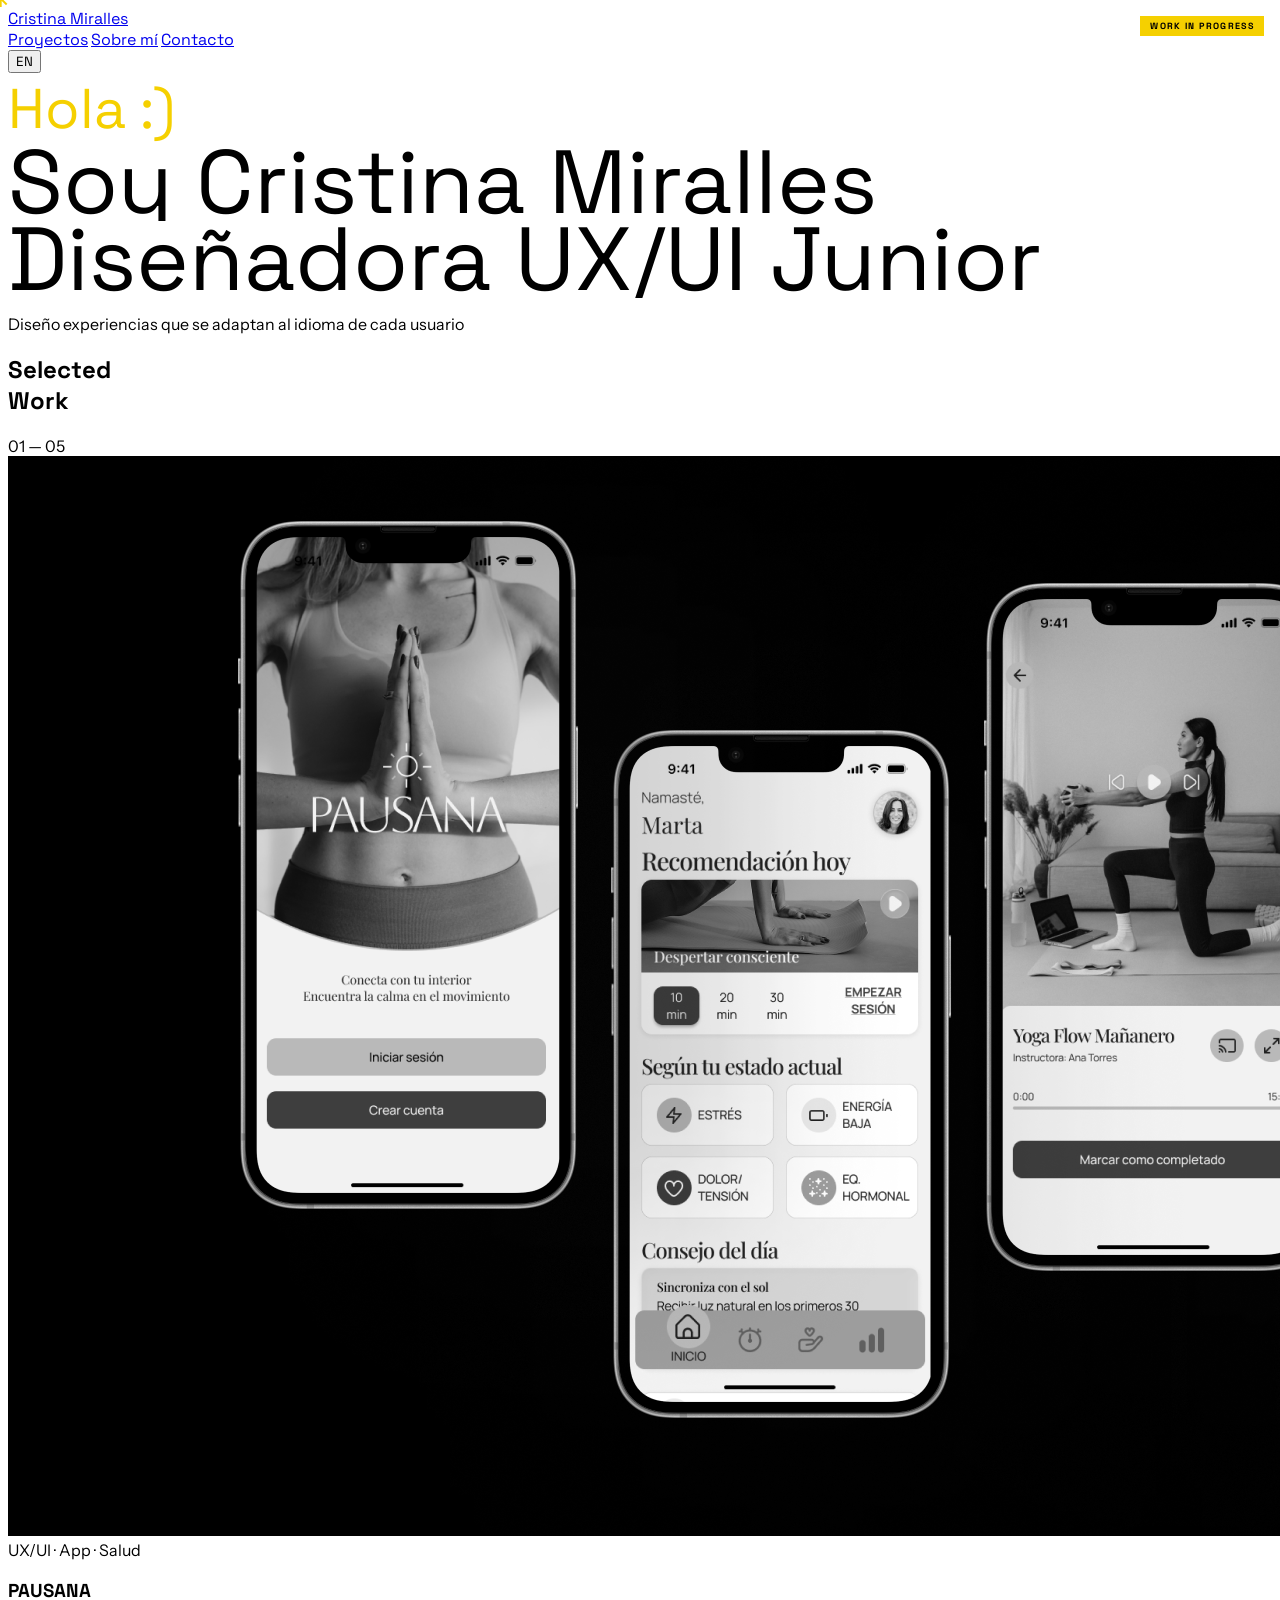
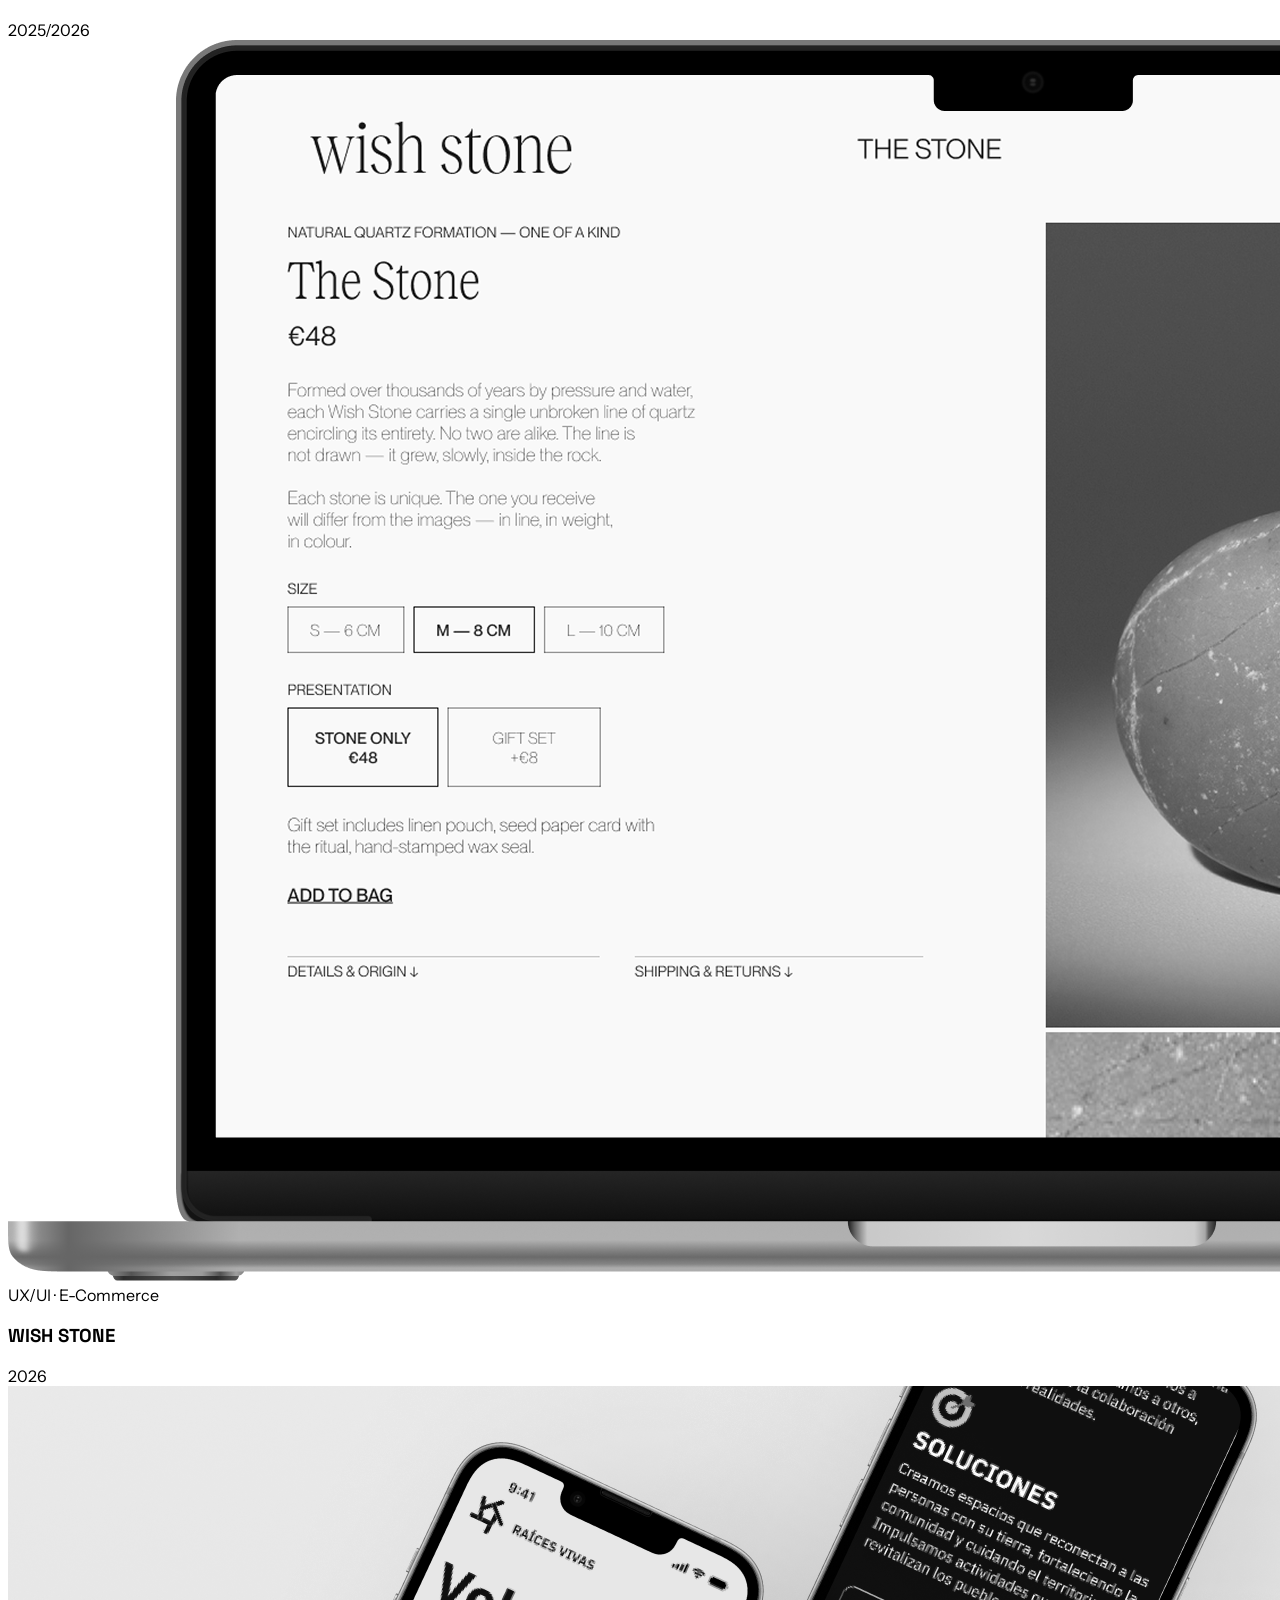
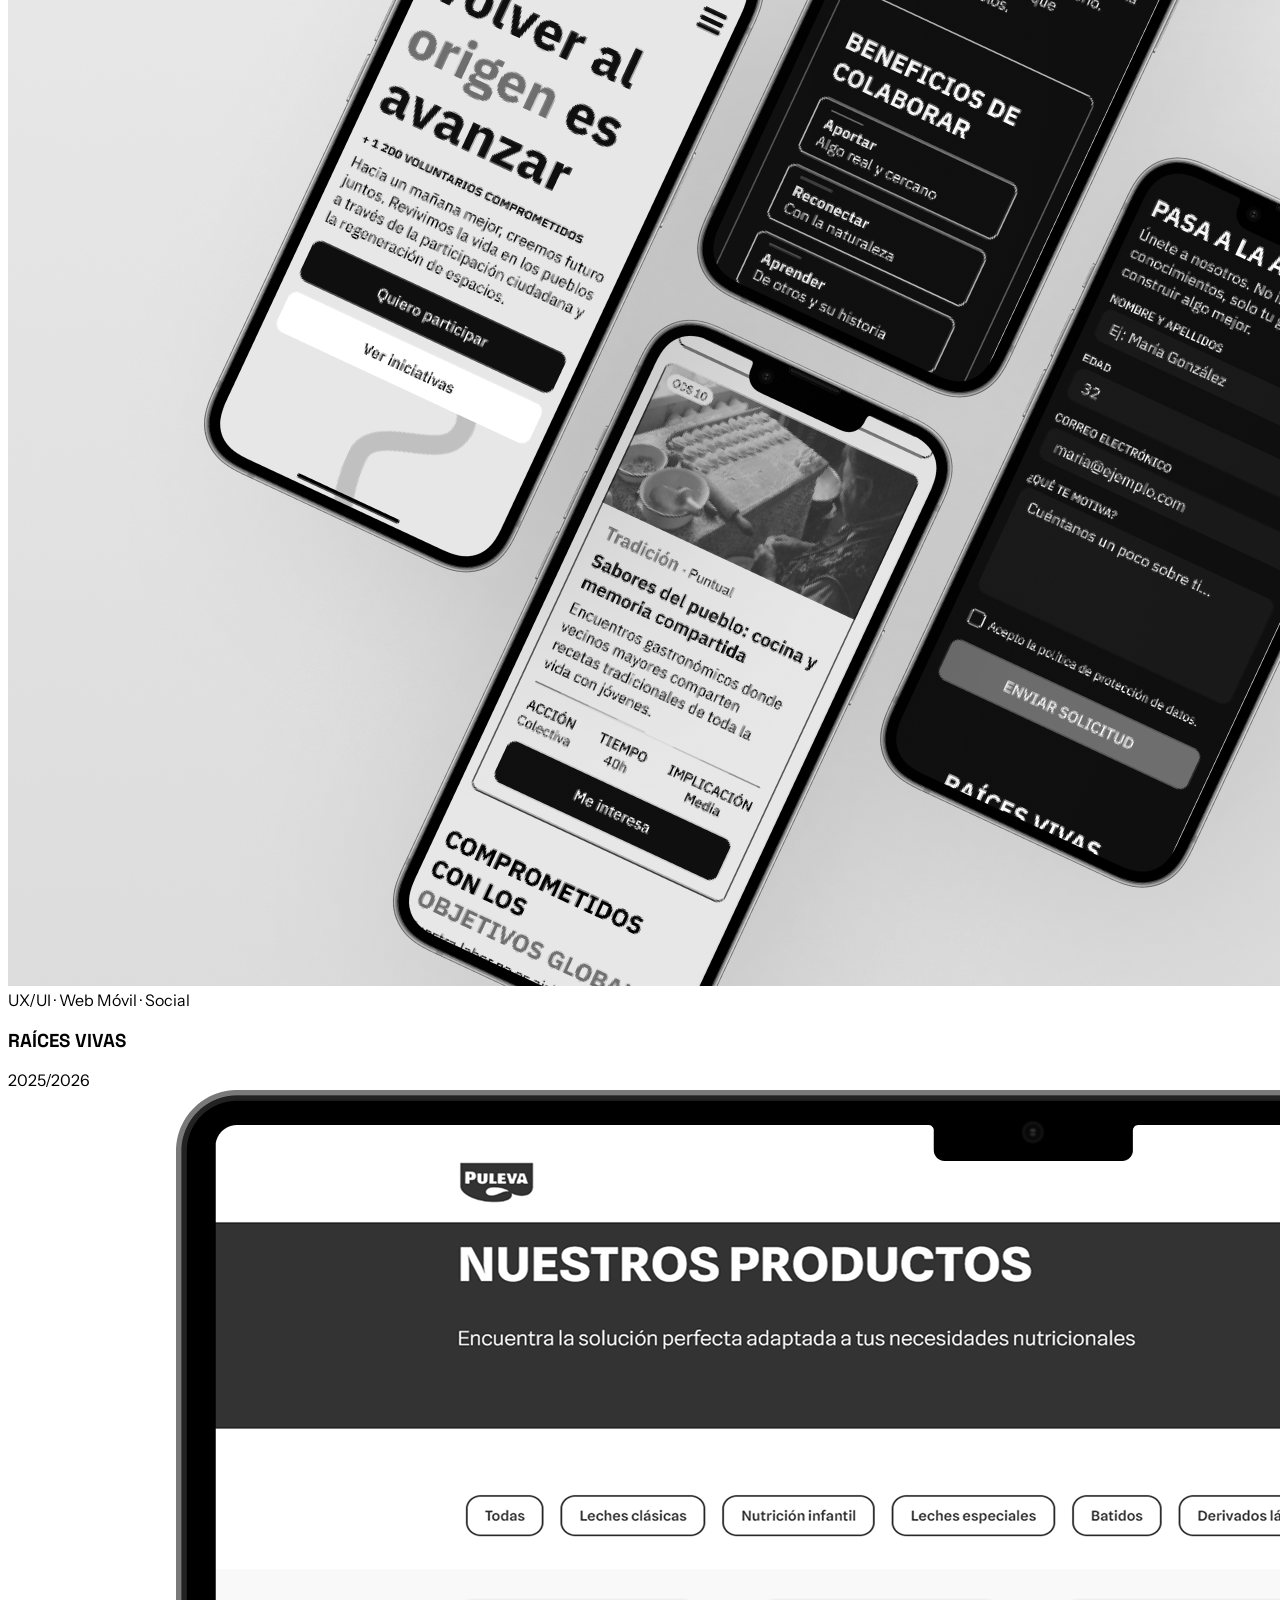
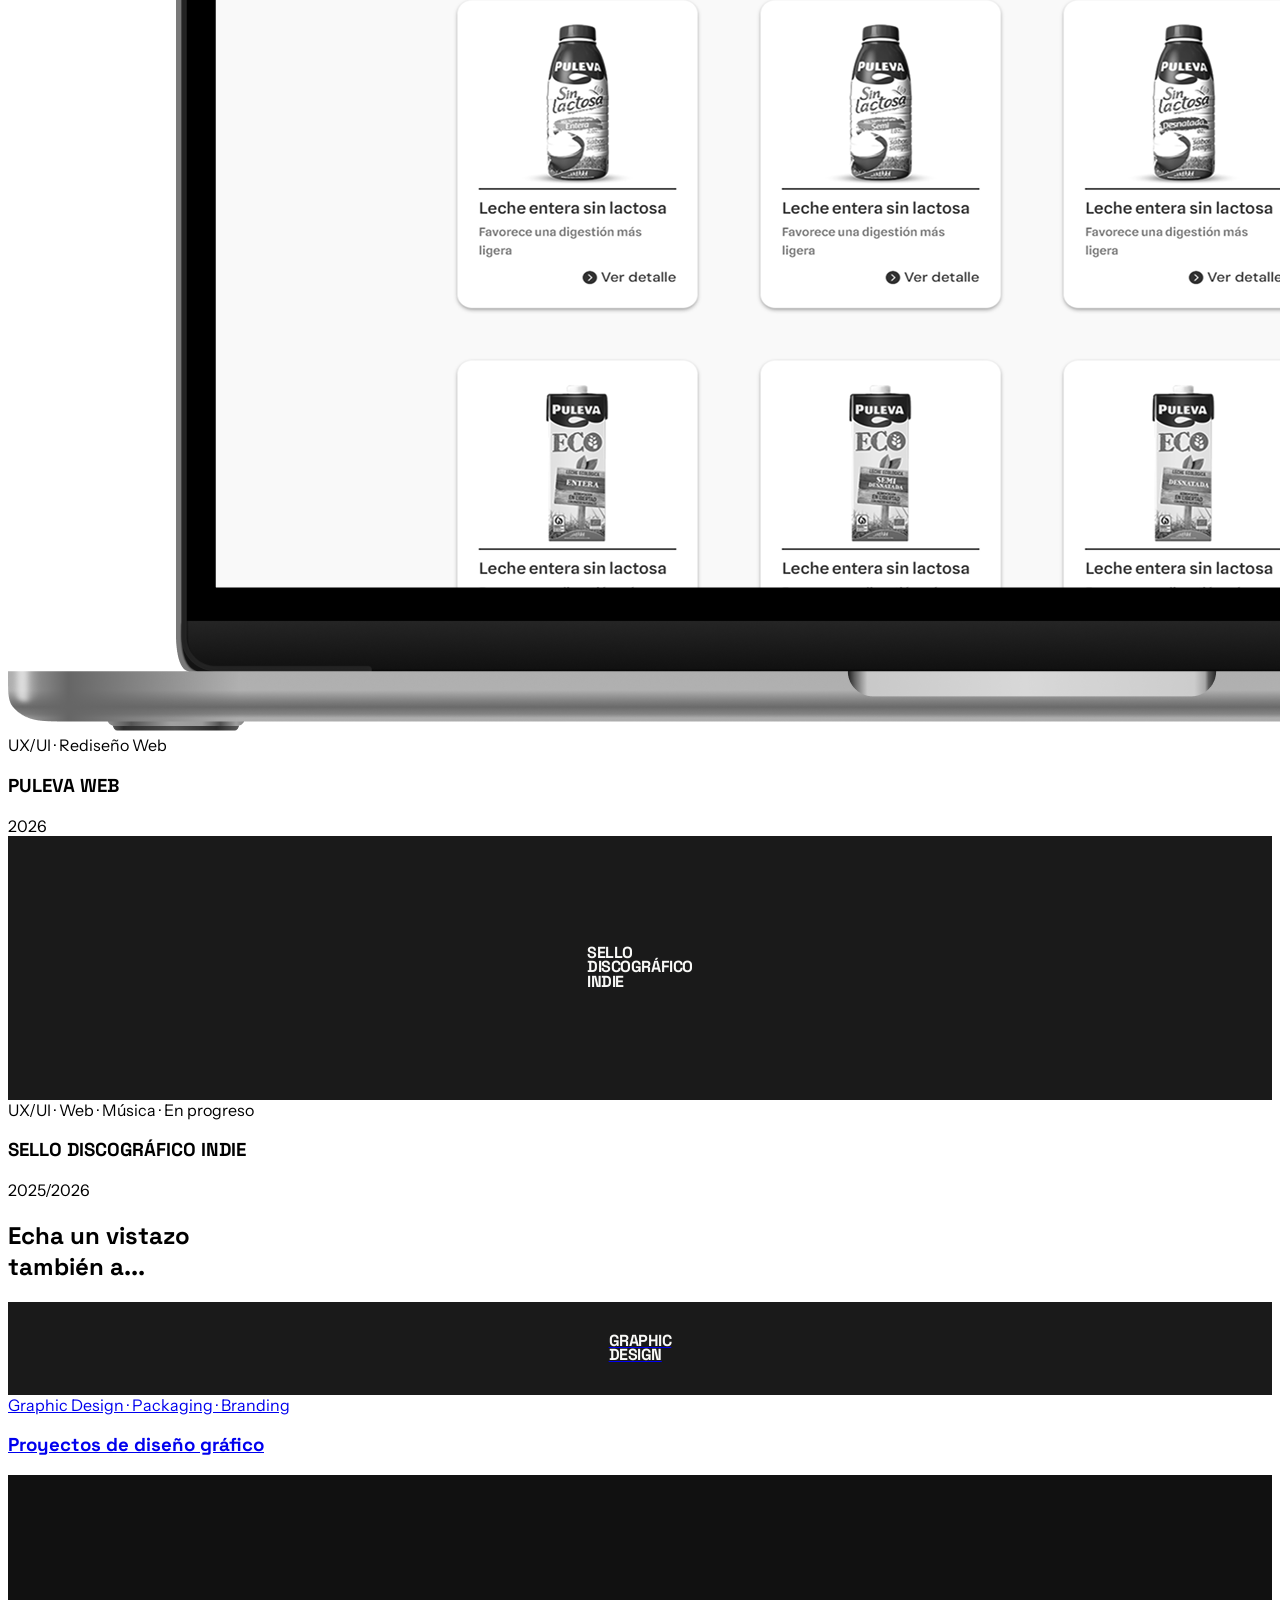
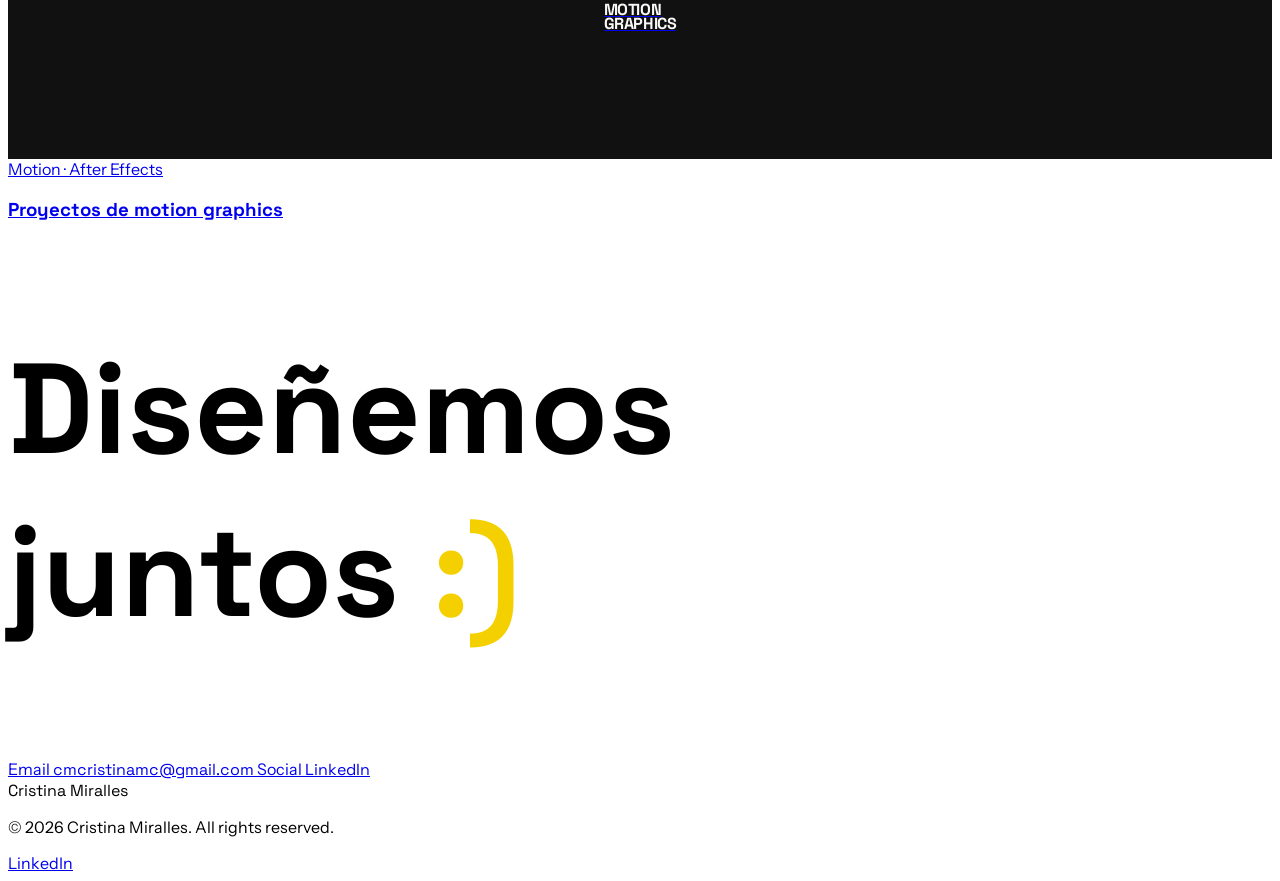
==== commit 66a41fa5: "change everything" ====
--- a/index.html
+++ b/index.html
@@ -1,581 +1,385 @@
 <!DOCTYPE html>
-<html lang="es" data-lang="es">
+<html class="light" lang="es">
 <head>
-  <meta charset="UTF-8"/>
-  <meta name="viewport" content="width=device-width, initial-scale=1.0"/>
-  <title>Cristina Miralles — UX/UI Designer</title>
-  <link rel="preconnect" href="https://fonts.googleapis.com"/>
-  <link rel="preconnect" href="https://fonts.gstatic.com" crossorigin/>
-  <link href="https://fonts.googleapis.com/css2?family=Instrument+Serif:ital@0;1&family=Epilogue:ital,wght@0,300;0,400;0,500;1,300&display=swap" rel="stylesheet"/>
-  <style>
-    :root {
-      --bg:        #ffffff;
-      --bg2:       #f5f5f3;
-      --bg3:       #ebebea;
-      --surface:   #f0f0ee;
-      --border:    rgba(0,0,0,0.1);
-      --border-hi: rgba(0,0,0,0.2);
-      --ink:       #111110;
-      --ink-60:    rgba(17,17,16,0.55);
-      --ink-30:    rgba(17,17,16,0.30);
-      --accent:    #4287f5;
-      --accent-lt: rgba(66,135,245,0.1);
-      --accent-mid:rgba(66,135,245,0.25);
-      --serif:     'Instrument Serif', Georgia, serif;
-      --sans:      'Epilogue', system-ui, sans-serif;
-      --max-w:     1080px;
-      --ease:      cubic-bezier(0.0,0.0,0.2,1);
-    }
-
-    *, *::before, *::after { box-sizing: border-box; margin: 0; padding: 0; }
-    html { scroll-behavior: smooth; }
-    body { background: var(--bg); color: var(--ink); font-family: var(--sans); font-size: 16px; line-height: 1.6; -webkit-font-smoothing: antialiased; }
-    a { color: inherit; text-decoration: none; }
-
-    .container { max-width: var(--max-w); margin: 0 auto; padding: 0 32px; }
-
-    .tag { display: inline-block; font-size: 11px; font-weight: 500; letter-spacing: .07em; text-transform: uppercase; border-radius: 100px; padding: 4px 12px; border: 1px solid var(--border); color: var(--ink-60); background: var(--surface); }
-    .tag.blue { border-color: var(--accent); color: var(--accent); background: var(--accent-lt); }
-    .tag.muted { border-color: var(--border); color: var(--ink-30); background: transparent; }
-
-    .reveal { opacity: 0; transform: translateY(18px); transition: opacity .65s var(--ease), transform .65s var(--ease); }
-    .reveal.visible { opacity: 1; transform: translateY(0); }
-    .d1 { transition-delay: .08s; } .d2 { transition-delay: .16s; } .d3 { transition-delay: .24s; } .d4 { transition-delay: .32s; }
-    @media (prefers-reduced-motion: reduce) { .reveal { opacity:1; transform:none; transition:none; } }
-
-    /* NAV */
-    nav { position: fixed; top: 0; left: 0; right: 0; z-index: 100; height: 64px; background: rgba(255,255,255,.9); backdrop-filter: blur(14px); border-bottom: 1px solid transparent; transition: border-color .3s; }
-    nav.scrolled { border-color: var(--border); }
-    nav .container { height: 100%; display: flex; align-items: center; justify-content: space-between; }
-    .nav-logo { font-family: var(--serif); font-size: 18px; letter-spacing: -.01em; }
-    .nav-logo span { color: var(--accent); }
-    .nav-links { display: flex; gap: 28px; list-style: none; }
-    .nav-links a { font-size: 14px; color: var(--ink-60); transition: color .2s; }
-    .nav-links a:hover { color: var(--ink); }
-    .nav-right { display: flex; align-items: center; gap: 12px; }
-    .lang-btn { font-family: var(--sans); font-size: 12px; font-weight: 500; letter-spacing: .07em; text-transform: uppercase; padding: 6px 14px; border-radius: 100px; border: 1.5px solid var(--border); color: var(--ink-60); background: transparent; cursor: pointer; transition: border-color .2s, color .2s; }
-    .lang-btn:hover { border-color: var(--accent); color: var(--accent); }
-    .nav-cta { font-size: 13px; font-weight: 500; padding: 8px 20px; border-radius: 100px; background: var(--ink); color: var(--bg); transition: opacity .2s, transform .15s; }
-    .nav-cta:hover { opacity: .85; transform: translateY(-1px); }
-
-    /* HERO */
-    .hero { padding-top: calc(64px + 96px); padding-bottom: 96px; position: relative; overflow: hidden; }
-    .hero-glow { position: absolute; top: -150px; right: -100px; width: 550px; height: 550px; border-radius: 50%; background: radial-gradient(circle, rgba(66,135,245,.07) 0%, transparent 65%); pointer-events: none; }
-    .hero > .container { position: relative; z-index: 1; }
-    .hero-grid { display: grid; grid-template-columns: 1fr 1fr; gap: 64px; align-items: end; }
-    .eyebrow { display: flex; align-items: center; gap: 12px; margin-bottom: 24px; }
-    .eyebrow-line { width: 28px; height: 1.5px; background: var(--accent); }
-    .eyebrow span { font-size: 12px; font-weight: 500; letter-spacing: .1em; text-transform: uppercase; color: var(--accent); }
-    h1 { font-family: var(--serif); font-size: clamp(46px, 6.5vw, 80px); font-weight: 400; line-height: 1.05; letter-spacing: -.01em; margin-bottom: 24px; }
-    h1 em { font-style: italic; color: var(--accent); }
-    .hero-body { font-size: 17px; font-weight: 300; line-height: 1.7; color: var(--ink-60); max-width: 420px; margin-bottom: 36px; }
-    .hero-actions { display: flex; gap: 16px; align-items: center; }
-    .btn-p { display: inline-flex; align-items: center; gap: 8px; background: var(--ink); color: var(--bg); font-size: 14px; font-weight: 500; padding: 14px 28px; border-radius: 100px; transition: opacity .2s, transform .15s; }
-    .btn-p:hover { opacity: .85; transform: translateY(-1px); }
-    .btn-g { font-size: 14px; font-weight: 500; color: var(--ink-60); display: inline-flex; align-items: center; gap: 6px; transition: color .2s; }
-    .btn-g:hover { color: var(--ink); }
-    .btn-g .arr { transition: transform .2s; }
-    .btn-g:hover .arr { transform: translateX(4px); }
-    .hero-right { display: flex; flex-direction: column; gap: 16px; align-items: flex-end; }
-    .stat { background: var(--surface); border: 1px solid var(--border); border-radius: 16px; padding: 24px 28px; width: 100%; max-width: 300px; }
-    .stat .n { font-family: var(--serif); font-size: 52px; font-weight: 400; line-height: 1; letter-spacing: -.02em; color: var(--accent); margin-bottom: 4px; }
-    .stat .l { font-size: 13px; color: var(--ink-60); }
-    .avail { display: flex; align-items: center; gap: 8px; font-size: 13px; color: var(--ink-60); }
-    .dot { width: 8px; height: 8px; border-radius: 50%; background: #4caf50; box-shadow: 0 0 0 3px rgba(76,175,80,.2); animation: pulse 2s infinite; }
-    @keyframes pulse { 0%,100% { box-shadow: 0 0 0 3px rgba(76,175,80,.2); } 50% { box-shadow: 0 0 0 6px rgba(76,175,80,.06); } }
-
-    /* ABOUT */
-    .section-about { padding: 96px 0; background: var(--bg2); border-top: 1px solid var(--border); border-bottom: 1px solid var(--border); }
-    .about-grid { display: grid; grid-template-columns: 1fr 1fr; gap: 64px; align-items: start; }
-    .sec-num { font-size: 11px; font-weight: 500; letter-spacing: .12em; text-transform: uppercase; color: var(--ink-30); }
-    .sec-title { font-family: var(--serif); font-size: clamp(28px, 4vw, 44px); font-weight: 400; line-height: 1.1; letter-spacing: -.01em; margin-top: 12px; }
-    .sec-title em { font-style: italic; color: var(--accent); }
-    .ab { font-size: 16px; font-weight: 300; line-height: 1.75; color: var(--ink-60); margin-bottom: 18px; }
-    .ab strong { color: var(--ink); font-weight: 500; }
-    .sp-label { font-size: 11px; font-weight: 500; letter-spacing: .1em; text-transform: uppercase; color: var(--ink-30); margin-bottom: 16px; margin-top: 40px; }
-    .sp-list { list-style: none; display: flex; flex-direction: column; gap: 12px; }
-    .sp-list li { display: flex; gap: 12px; font-size: 14px; font-weight: 300; color: var(--ink-60); line-height: 1.55; }
-    .sp-list li::before { content: '→'; color: var(--accent); flex-shrink: 0; margin-top: 2px; }
-    .ai-box { margin-top: 32px; background: var(--accent-lt); border: 1px solid var(--accent-mid); border-radius: 12px; padding: 20px 24px; }
-    .ai-box h4 { font-size: 13px; font-weight: 500; color: var(--accent); margin-bottom: 8px; }
-    .ai-box p { font-size: 13px; font-weight: 300; color: var(--ink-60); line-height: 1.65; }
-    .tools-g { display: grid; grid-template-columns: 1fr 1fr; gap: 10px; margin-top: 40px; }
-    .tool { background: var(--bg); border: 1px solid var(--border); border-radius: 10px; padding: 16px; transition: border-color .2s; }
-    .tool:hover { border-color: var(--accent); }
-    .tool-n { font-size: 13px; font-weight: 500; color: var(--ink); margin-bottom: 3px; }
-    .tool-d { font-size: 12px; color: var(--ink-30); }
-
-    /* WORK */
-    .section-work { padding: 96px 0; }
-    .sec-head { display: flex; align-items: baseline; justify-content: space-between; margin-bottom: 48px; }
-    .work-note { font-size: 14px; color: var(--ink-60); max-width: 220px; text-align: right; font-weight: 300; font-style: italic; }
-    .case-list { display: flex; flex-direction: column; }
-    .case { display: grid; grid-template-columns: 1fr 1.15fr; gap: 64px; align-items: center; padding: 64px 0; border-top: 1px solid var(--border); }
-    .case:last-child { border-bottom: 1px solid var(--border); }
-    .case:hover .cs-vis { transform: scale(1.02); }
-    .cs-top { display: flex; align-items: center; gap: 16px; margin-bottom: 20px; }
-    .cs-idx { font-family: var(--serif); font-size: 14px; font-style: italic; color: var(--ink-30); }
-    .cs-tags { display: flex; gap: 8px; flex-wrap: wrap; }
-    .cs-title { font-family: var(--serif); font-size: clamp(22px, 2.8vw, 34px); font-weight: 400; line-height: 1.15; letter-spacing: -.01em; margin-bottom: 16px; }
-    .cs-desc { font-size: 15px; font-weight: 300; color: var(--ink-60); line-height: 1.7; max-width: 380px; margin-bottom: 20px; }
-    .cs-insight { display: flex; align-items: flex-start; gap: 12px; background: var(--surface); border: 1px solid var(--border); border-radius: 12px; padding: 16px; margin-bottom: 24px; }
-    .cs-ii { font-size: 16px; flex-shrink: 0; margin-top: 2px; }
-    .cs-it { font-size: 13px; font-weight: 300; color: var(--ink-60); line-height: 1.6; }
-    .cs-it strong { color: var(--ink); font-weight: 500; }
-    .cs-link { display: inline-flex; align-items: center; gap: 8px; font-size: 14px; font-weight: 500; color: var(--accent); }
-    .cs-link .arr { transition: transform .2s; }
-    .cs-link:hover .arr { transform: translateX(5px); }
-    .cs-wip { display: inline-flex; align-items: center; gap: 8px; font-size: 13px; color: var(--ink-30); background: var(--surface); border: 1px solid var(--border); border-radius: 100px; padding: 6px 14px; }
-    .cs-vis { border-radius: 16px; overflow: hidden; aspect-ratio: 4/3; transition: transform .4s var(--ease); }
-    .cs-vi { width: 100%; height: 100%; display: flex; align-items: center; justify-content: center; position: relative; overflow: hidden; }
-    .cs-vi::after { content: ''; position: absolute; inset: 0; background: linear-gradient(135deg, rgba(255,255,255,.04) 0%, transparent 55%); }
-    .bg1 { background: linear-gradient(135deg, #0f1b35 0%, #112040 50%, #0a1828 100%); }
-    .bg2 { background: linear-gradient(135deg, #1a1018 0%, #201428 60%, #160f1e 100%); }
-    .bg3 { background: linear-gradient(135deg, #081a0e 0%, #0b2012 50%, #071509 100%); }
-    .bg4 { background: linear-gradient(135deg, #10101a 0%, #14101e 50%, #1a0f18 100%); }
-    .bg5 { background: linear-gradient(135deg, #0a1525 0%, #0d1a30 50%, #081020 100%); }
-    .phone { width: 36%; aspect-ratio: 9/19; background: rgba(255,255,255,.08); border: 1px solid rgba(255,255,255,.12); border-radius: 24px; padding: 14px 10px; display: flex; flex-direction: column; gap: 7px; position: relative; z-index: 1; }
-    .pnotch { width: 38%; height: 5px; background: rgba(255,255,255,.15); border-radius: 3px; margin: 0 auto 6px; }
-    .pimg { width: 100%; aspect-ratio: 1; border-radius: 10px; background: rgba(255,255,255,.1); }
-    .pb { height: 6px; border-radius: 3px; background: rgba(255,255,255,.12); }
-    .pb.s { width: 55%; } .pb.m { width: 80%; } .pb.f { width: 100%; }
-    .prow { display: flex; gap: 5px; }
-    .ppill { height: 20px; border-radius: 10px; background: rgba(255,255,255,.1); flex: 1; }
-    .pbtn { height: 28px; border-radius: 8px; background: rgba(66,135,245,.5); width: 100%; margin-top: 4px; }
-    .desktop { width: 76%; aspect-ratio: 16/10; background: rgba(255,255,255,.06); border: 1px solid rgba(255,255,255,.1); border-radius: 10px; padding: 10px; display: flex; flex-direction: column; gap: 7px; position: relative; z-index: 1; }
-    .dnav { display: flex; gap: 5px; margin-bottom: 3px; }
-    .ddot { width: 6px; height: 6px; border-radius: 50%; background: rgba(255,255,255,.2); }
-    .db { height: 5px; border-radius: 3px; background: rgba(255,255,255,.12); }
-    .dimg { flex: 1; border-radius: 6px; background: rgba(255,255,255,.08); min-height: 36px; }
-    .drow { display: flex; gap: 5px; }
-    .dcol { flex: 1; display: flex; flex-direction: column; gap: 5px; }
-
-    /* PROCESS */
-    .section-process { padding: 96px 0; background: var(--bg2); border-top: 1px solid var(--border); border-bottom: 1px solid var(--border); }
-    .proc-grid { display: grid; grid-template-columns: repeat(4, 1fr); gap: 16px; margin-top: 48px; }
-    .proc { padding: 28px 22px; background: var(--bg); border-radius: 16px; border: 1px solid var(--border); transition: border-color .2s, transform .2s; }
-    .proc:hover { border-color: var(--accent); transform: translateY(-4px); }
-    .proc-n { font-family: var(--serif); font-size: 40px; font-weight: 400; color: var(--border-hi, #ddd); line-height: 1; margin-bottom: 16px; }
-    .proc-t { font-size: 15px; font-weight: 500; margin-bottom: 8px; }
-    .proc-b { font-size: 13px; font-weight: 300; color: var(--ink-60); line-height: 1.65; }
-
-    /* SKILLS */
-    .section-skills { padding: 80px 0; }
-    .skills-grid { display: grid; grid-template-columns: repeat(3, 1fr); gap: 16px; margin-top: 48px; }
-    .skill { padding: 28px 24px; border: 1px solid var(--border); border-radius: 16px; background: var(--bg); transition: border-color .2s, transform .2s; }
-    .skill:hover { border-color: var(--accent); transform: translateY(-3px); }
-    .skill-ico { font-size: 26px; margin-bottom: 16px; }
-    .skill-name { font-size: 15px; font-weight: 500; margin-bottom: 8px; }
-    .skill-desc { font-size: 13px; font-weight: 300; color: var(--ink-60); line-height: 1.65; }
-    .skill-badge { display: inline-block; margin-top: 14px; font-size: 10px; font-weight: 500; letter-spacing: .07em; text-transform: uppercase; color: var(--accent); background: var(--accent-lt); border: 1px solid var(--accent-mid); border-radius: 100px; padding: 4px 11px; }
-
-    /* DIFF */
-    .diff-wrap { padding: 64px 0; }
-    .diff-inner { background: var(--accent); border-radius: 20px; padding: 64px; display: grid; grid-template-columns: 1fr 1fr; gap: 48px; align-items: center; position: relative; overflow: hidden; }
-    .diff-inner::before { content: ''; position: absolute; top: -80px; right: -80px; width: 320px; height: 320px; border-radius: 50%; background: rgba(255,255,255,.08); pointer-events: none; }
-    .diff-lbl { font-size: 11px; font-weight: 500; letter-spacing: .12em; text-transform: uppercase; color: rgba(255,255,255,.6); margin-bottom: 16px; }
-    .diff-title { font-family: var(--serif); font-size: clamp(28px, 3.5vw, 46px); font-weight: 400; line-height: 1.1; letter-spacing: -.01em; color: #fff; }
-    .diff-facts { display: flex; flex-direction: column; gap: 24px; position: relative; z-index: 1; }
-    .diff-fact { display: flex; gap: 16px; align-items: flex-start; }
-    .diff-ico { width: 40px; height: 40px; flex-shrink: 0; background: rgba(255,255,255,.18); border-radius: 10px; display: flex; align-items: center; justify-content: center; font-size: 18px; }
-    .diff-txt strong { display: block; font-size: 14px; font-weight: 500; color: #fff; margin-bottom: 2px; }
-    .diff-txt span { font-size: 13px; font-weight: 300; color: rgba(255,255,255,.7); }
-
-    /* CONTACT */
-    .section-contact { padding: 128px 0 96px; text-align: center; }
-    .c-eyebrow { font-size: 11px; font-weight: 500; letter-spacing: .12em; text-transform: uppercase; color: var(--ink-30); margin-bottom: 24px; }
-    .c-title { font-family: var(--serif); font-size: clamp(40px, 7vw, 80px); font-weight: 400; line-height: 1.05; letter-spacing: -.01em; margin-bottom: 32px; }
-    .c-title em { font-style: italic; color: var(--accent); }
-    .c-body { font-size: 17px; font-weight: 300; color: var(--ink-60); max-width: 480px; margin: 0 auto 48px; line-height: 1.7; }
-    .c-actions { display: flex; gap: 16px; justify-content: center; flex-wrap: wrap; }
-    .link-u { font-size: 14px; font-weight: 500; color: var(--ink-60); display: inline-flex; align-items: center; gap: 6px; border-bottom: 1px solid var(--border); padding-bottom: 3px; transition: color .2s, border-color .2s; }
-    .link-u:hover { color: var(--accent); border-color: var(--accent); }
-
-    /* FOOTER */
-    footer { border-top: 1px solid var(--border); padding: 32px 0; }
-    .foot { display: flex; align-items: center; justify-content: space-between; }
-    .foot-c { font-size: 12px; color: var(--ink-30); }
-    .foot-l { display: flex; gap: 24px; list-style: none; }
-    .foot-l a { font-size: 13px; color: var(--ink-60); transition: color .2s; }
-    .foot-l a:hover { color: var(--accent); }
-
-    /* RESPONSIVE */
-    @media (max-width: 768px) {
-      .container { padding: 0 20px; }
-      .hero-grid, .about-grid, .case, .diff-inner, .skills-grid { grid-template-columns: 1fr; }
-      .hero-right { align-items: flex-start; }
-      .stat { max-width: 100%; }
-      .proc-grid { grid-template-columns: 1fr 1fr; }
-      .nav-links { display: none; }
-      .cs-vis { display: none; }
-      .sec-head { flex-direction: column; gap: 8px; }
-      .work-note { text-align: left; }
-      .foot { flex-direction: column; gap: 16px; text-align: center; }
-      .diff-inner { padding: 40px 28px; }
-    }
-    @media (max-width: 480px) {
-      .proc-grid, .tools-g { grid-template-columns: 1fr; }
-    }
-  </style>
+<meta charset="utf-8"/>
+<meta content="width=device-width, initial-scale=1.0" name="viewport"/>
+<title>Cristina Miralles — UX/UI Designer</title>
+<script src="https://cdn.tailwindcss.com?plugins=forms,container-queries"></script>
+<link href="https://fonts.googleapis.com/css2?family=Space+Grotesk:wght@300;400;500;600;700&family=Instrument+Sans:wght@300;400;500;600;700&display=swap" rel="stylesheet"/>
+<style>
+* { cursor: none !important; }
+body { font-family: 'Instrument Sans', sans-serif; scroll-behavior: smooth; }
+.font-headline { font-family: 'Space Grotesk', sans-serif; }
+
+/* Hero typography: reduce size only on desktop */
+#hero-name,
+#hero-role {
+  font-size: clamp(2.6rem, 8.5vw, 8.5rem);
+  line-height: .88;
+}
+@media (min-width: 768px) {
+  #hero-name,
+  #hero-role {
+    font-size: clamp(2.4rem, 7.0vw, 7.2rem);
+    line-height: .86;
+  }
+}
+
+#cursor {
+  position: fixed; top: 0; left: 0; pointer-events: none; z-index: 9999;
+  font-size: 22px; color: #f5d000; font-weight: 900;
+  transform: translate(-50%, -50%);
+  transition: left .06s ease, top .06s ease, font-size .2s ease;
+  line-height: 1; user-select: none;
+}
+#cursor.hover { font-size: 34px; }
+
+/* B&W → colour on hover */
+.proj-img {
+  filter: grayscale(100%);
+  transition: filter .65s ease, transform .7s cubic-bezier(.16,1,.3,1);
+}
+.group:hover .proj-img { filter: grayscale(0%); transform: scale(1.04); }
+
+.proj-card { transition: transform .4s cubic-bezier(.16,1,.3,1); }
+
+.typo-cover {
+  display: flex; align-items: center; justify-content: center;
+  background: #1a1a1a; color: #f9f9f7;
+  font-family: 'Space Grotesk', sans-serif;
+  font-weight: 700; text-transform: uppercase;
+  letter-spacing: -.03em; line-height: .9; padding: 32px;
+  transition: background .6s ease;
+}
+.group:hover .typo-cover { background: #0D00FF; }
+
+.wip-badge {
+  position: absolute; top: 16px; right: 16px;
+  background: #f5d000; color: #000;
+  font-family: 'Space Grotesk', sans-serif;
+  font-size: 9px; font-weight: 700;
+  letter-spacing: .15em; text-transform: uppercase; padding: 4px 10px;
+}
+
+/* Hero lines slide up on load */
+.hline { overflow: hidden; display: block; }
+.hline > span {
+  display: block; transform: translateY(108%);
+  transition: transform .9s cubic-bezier(.16,1,.3,1);
+}
+.hline > span.up { transform: translateY(0); }
+
+/* Staggered scroll reveal */
+.reveal {
+  opacity: 0; transform: translateY(28px);
+  transition: opacity .85s cubic-bezier(.16,1,.3,1), transform .85s cubic-bezier(.16,1,.3,1);
+}
+.reveal.visible { opacity: 1; transform: none; }
+</style>
+<script id="tailwind-config">
+tailwind.config = {
+  theme: {
+    extend: {
+      colors: {
+        "primary-fixed": "#0D00FF",
+        "surface-container-low": "#f4f4f2",
+        "surface-container-highest": "#e2e3e1",
+        "outline": "#777777",
+        "secondary": "#5f5e5e",
+        "surface": "#f9f9f7",
+        "primary": "#000000",
+      },
+      fontFamily: { headline: ["Space Grotesk"], body: ["Instrument Sans"], label: ["Instrument Sans"] },
+      borderRadius: { DEFAULT: "0px", lg: "0px", xl: "0px", full: "9999px" },
+    },
+  },
+}
+</script>
 </head>
-<body>
+<body class="bg-[#f9f9f7] text-black selection:bg-[#0D00FF] selection:text-white overflow-x-hidden">
+
+<div id="cursor">✳</div>
 
 <!-- NAV -->
-<nav id="nav">
-  <div class="container">
-    <a href="#" class="nav-logo">Cristina Miralles<span>.</span></a>
-    <ul class="nav-links">
-      <li><a href="#work" data-es="Proyectos" data-en="Work">Proyectos</a></li>
-      <li><a href="#about" data-es="Sobre mí" data-en="About">Sobre mí</a></li>
-      <li><a href="#process" data-es="Procesos" data-en="Processes">Procesos</a></li>
-      <li><a href="#skills" data-es="Skills" data-en="Skills">Skills</a></li>
-    </ul>
-    <div class="nav-right">
-      <button class="lang-btn" id="langBtn">EN</button>
-      <a href="#contact" class="nav-cta" data-es="Hablemos" data-en="Let's talk">Hablemos</a>
-    </div>
+<nav class="bg-[#f9f9f7] fixed top-0 w-full z-50 border-b border-black/10">
+  <div class="flex justify-between items-center w-full px-8 py-5 max-w-full mx-auto">
+    <a class="text-base font-bold tracking-tighter text-black font-headline uppercase" href="index.html">Cristina Miralles</a>
+    <div class="hidden md:flex items-center space-x-10">
+      <a class="font-headline uppercase tracking-widest text-xs text-[#0D00FF] border-b-2 border-[#0D00FF] pb-0.5" href="#work" data-es="Proyectos" data-en="Work">Proyectos</a>
+      <a class="font-headline uppercase tracking-widest text-xs text-black opacity-60 hover:opacity-100 transition-opacity" href="about.html" data-es="Sobre mí" data-en="About me">Sobre mí</a>
+      <a class="font-headline uppercase tracking-widest text-xs text-black opacity-60 hover:opacity-100 transition-opacity" href="#contact" data-es="Contacto" data-en="Contact">Contacto</a>
+    </div>
+    <button onclick="toggleLang()" id="langBtn" class="bg-black text-[#f9f9f7] px-6 py-2.5 text-xs font-headline uppercase tracking-widest active:scale-95 transition-transform hover:bg-[#0D00FF]">EN</button>
   </div>
 </nav>
 
+<main>
+
 <!-- HERO -->
-<section class="hero">
-  <div class="hero-glow"></div>
-  <div class="container">
-    <div class="hero-grid">
-      <div>
-        <div class="eyebrow reveal">
-          <div class="eyebrow-line"></div>
-          <span data-es="UX/UI Designer · Junior" data-en="UX/UI Designer · Junior">UX/UI Designer · Junior</span>
-        </div>
-        <h1 class="reveal d1">
-          <span data-es="Diseño que" data-en="Design that">Diseño que</span><br/>
-          <em data-es="habla claro" data-en="speaks clear">habla claro</em><br/>
-          <span data-es="y resuelve" data-en="and solves">y resuelve</span>
-        </h1>
-        <p class="hero-body reveal d2" data-es="Vengo de la traducción. Sé que cada palabra y cada pixel cambia lo que la gente entiende, siente y hace. Diseño experiencias con sentido para las personas que las usan." data-en="I come from translation. I know that every word — and every pixel — changes what people understand, feel and do. I design experiences that make sense for the people who use them.">Vengo de la traducción. Sé que cada palabra — y cada píxel — cambia lo que la gente entiende, siente y hace. Diseño experiencias con sentido para las personas que las usan.</p>
-        <div class="hero-actions reveal d3">
-          <a href="#work" class="btn-p">
-            <span data-es="Ver proyectos" data-en="See work">Ver proyectos</span>
-            <svg width="16" height="16" viewBox="0 0 16 16" fill="none"><path d="M3 8h10M9 4l4 4-4 4" stroke="currentColor" stroke-width="1.5" stroke-linecap="round" stroke-linejoin="round"/></svg>
-          </a>
-          <a href="#about" class="btn-g">
-            <span data-es="Conocerme" data-en="About me">Conocerme</span>
-            <span class="arr">→</span>
-          </a>
-        </div>
-      </div>
-      <div class="hero-right reveal d2">
-        <div class="avail"><div class="dot"></div> <span data-es="Disponible para nuevas oportunidades" data-en="Open to new opportunities">Disponible para nuevas oportunidades</span></div>
-        <div class="stat">
-          <div class="n">5</div>
-          <div class="l" data-es="Proyectos documentados con proceso completo" data-en="Projects documented with full process">Proyectos documentados con proceso completo</div>
-        </div>
-      </div>
-    </div>
+<section class="min-h-screen flex flex-col justify-end px-8 pb-20 pt-40">
+  <div class="max-w-7xl mx-auto w-full">
+
+    <!-- Hi :) -->
+    <div class="hline mb-1">
+      <span id="hero-hi" class="font-headline font-bold tracking-tighter" style="font-size:clamp(2.2rem,4.5vw,3.5rem);color:#f5d000">Hola :)</span>
+    </div>
+
+    <!-- I'm Cristina Miralles -->
+    <div class="hline">
+      <span id="hero-name" class="font-headline font-bold uppercase tracking-tighter text-black block">Soy Cristina Miralles</span>
+    </div>
+
+    <!-- UX/UI Junior Designer -->
+    <div class="hline mb-12">
+      <span id="hero-role" class="font-headline font-bold uppercase tracking-tighter text-black block">Diseñadora UX/UI Junior</span>
+    </div>
+
+    <!-- Tagline right-aligned -->
+    <div class="grid grid-cols-1 md:grid-cols-12">
+      <div class="md:col-start-7 md:col-span-6 reveal">
+        <p id="hero-sub" class="text-xl md:text-2xl font-light leading-snug text-black/70">
+          Diseño experiencias que se adaptan al idioma de cada usuario
+        </p>
+      </div>
+    </div>
+
   </div>
 </section>
 
-<!-- ABOUT -->
-<section class="section-about" id="about">
-  <div class="container">
-    <div class="about-grid">
-      <div class="reveal">
-        <p class="sec-num" data-es="00 — Sobre mí" data-en="00 — About me">00 — Sobre mí</p>
-        <h2 class="sec-title" style="margin: 16px 0 28px;">
-          <span data-es="Más que una diseñadora," data-en="More than a designer,">Más que una diseñadora,</span><br/>
-          <em data-es="una traductora" data-en="a translator">una traductora</em><br/>
-          <span data-es="de necesidades." data-en="of needs.">de necesidades.</span>
-        </h2>
-        <p class="ab" data-es="Antes de descubrir el diseño, traducía palabras entre idiomas. Hoy <strong>traduzco problemas en interfaces</strong>: escucho a los usuarios, descifro qué necesitan de verdad y lo convierto en algo que funciona." data-en="Before discovering design, I translated words between languages. Today I <strong>translate problems into interfaces</strong>: I listen to users, figure out what they truly need and turn it into something that works.">Antes de descubrir el diseño, traducía palabras entre idiomas. Hoy <strong>traduzco problemas en interfaces</strong>: escucho a los usuarios, descifro qué necesitan de verdad y lo convierto en algo que funciona.</p>
-        <p class="ab" data-es="Mi background en traducción me da algo que pocos diseñadores tienen: <strong>obsesión por la precisión del lenguaje</strong>. Un botón mal etiquetado, un error ambiguo o un CTA confuso no es un detalle visual es una barrera." data-en="My translation background gives me something few designers have: <strong>obsession with language precision</strong>. A mislabelled button, an ambiguous error or a confusing CTA is not a visual detail — it's a barrier.">Mi background en traducción me da algo que pocos diseñadores tienen: <strong>obsesión por la precisión del lenguaje</strong>. Un botón mal etiquetado, un error ambiguo o un CTA confuso no es un detalle visual es una barrera.</p>
-        <p class="ab" data-es="Soy <strong>curiosa, analítica y muy organizada</strong>. No diseño por intuición sola: pregunto, investigo, estructuro, y luego diseño." data-en="I am <strong>curious, analytical and highly organised</strong>. I don't design on intuition alone — I ask, research, structure, and then design.">Soy <strong>curiosa, analítica y muy organizada</strong>. No diseño por intuición sola: pregunto, investigo, estructuro, y luego diseño.</p>
-      </div>
-      <div class="reveal d2">
-        <p class="sp-label" data-es="Lo que me hace diferente" data-en="What makes me different">Lo que me hace diferente</p>
-        <ul class="sp-list">
-          <li data-es="Formación en traducción → microcopia precisa centrada en el usuario" data-en="Translation background → precise, user-centred microcopy">Formación en traducción → microcopia precisa centrada en el usuario</li>
-          <li data-es="Pensamiento analítico que convierte research en decisiones claras" data-en="Analytical thinking that turns research into clear decisions">Pensamiento analítico que convierte research en decisiones claras</li>
-          <li data-es="Empatía real: diseño para personas, no para pantallas" data-en="Genuine empathy: I design for people, not screens">Empatía real: diseño para personas, no para pantallas</li>
-          
-          
-        </ul>
-        <div class="ai-box">
-          <h4 data-es="⚡ Trabajo con IA de forma integrada" data-en="⚡ I work with AI in an integrated way">⚡ Trabajo con IA de forma integrada</h4>
-          <p data-es="Uso Claude, ChatGPT y Gemini como parte activa de mi proceso: para sintetizar research, explorar conceptos, generar moodboards y validar microcopia. La IA no reemplaza el criterio de diseño — lo acelera." data-en="I use Claude, ChatGPT and Gemini as active parts of my process: to synthesise research, explore concepts, generate moodboards and validate microcopy. AI doesn't replace design judgment — it accelerates it.">Uso Claude, ChatGPT y Gemini como parte activa de mi proceso: para sintetizar research, explorar conceptos, generar moodboards y validar microcopia. La IA no reemplaza el criterio de diseño.</p>
-        </div>
-        <div class="tools-g">
-          <div class="tool"><div class="tool-n">Figma</div><div class="tool-d" data-es="Componentes, variables, prototipos" data-en="Components, variables, prototypes">Componentes, variables, prototipos</div></div>
-          <div class="tool"><div class="tool-n">Research</div><div class="tool-d" data-es="Entrevistas, flows, affinity maps" data-en="Interviews, flows, affinity maps">Entrevistas, flows, affinity maps</div></div>
-          <div class="tool"><div class="tool-n">Design Systems</div><div class="tool-d" data-es="Tokens, auto-layout, documentación" data-en="Tokens, auto-layout, documentation">Tokens, auto-layout, documentación</div></div>
-          <div class="tool"><div class="tool-n">Usability</div><div class="tool-d" data-es="Tests, iteración, heurísticas Nielsen" data-en="Tests, iteration, Nielsen heuristics">Tests, iteración, heurísticas Nielsen</div></div>
-        </div>
-      </div>
+<!-- SELECTED WORK -->
+<section class="py-32 bg-[#f4f4f2]" id="work">
+  <div class="px-8 max-w-7xl mx-auto">
+
+    <div class="flex justify-between items-end mb-20 reveal">
+      <h2 id="work-title" class="text-5xl md:text-7xl font-headline font-bold uppercase tracking-tighter">Selected<br/>Work</h2>
+      <span class="font-label text-xs uppercase tracking-widest text-[#777]">01 — 05</span>
+    </div>
+
+    <div class="grid grid-cols-1 md:grid-cols-12 gap-y-28 gap-x-10">
+
+      <!-- 01 PAUSANA -->
+      <div class="md:col-span-7 group proj-card reveal" onclick="location.href='pausana.html'" style="cursor:none">
+        <div class="aspect-[4/5] bg-[#1a1a1a] overflow-hidden relative mb-5">
+          <img class="proj-img w-full h-full object-cover" src="img/pausana/pausana-mockups.png" alt="Pausana"
+               onerror="this.style.display='none';this.nextElementSibling.style.display='flex'"/>
+          <div class="typo-cover w-full h-full text-6xl md:text-8xl" style="display:none">PAUSANA</div>
+        </div>
+        <div class="flex justify-between items-start">
+          <div>
+            <span class="font-label text-[10px] uppercase tracking-widest text-[#0D00FF] mb-2 block" data-es="UX/UI · App · Salud" data-en="UX/UI · App · Health">UX/UI · App · Salud</span>
+            <h3 class="text-3xl font-headline font-bold uppercase tracking-tight">PAUSANA</h3>
+          </div>
+          <span class="text-[#777] text-xs font-label mt-1">2025/2026</span>
+        </div>
+      </div>
+
+      <!-- 02 WISH STONE -->
+      <div class="md:col-span-4 md:col-start-9 md:mt-44 group proj-card reveal" onclick="location.href='wish-stone.html'" style="cursor:none;transition-delay:.1s">
+        <div class="aspect-[3/4] bg-[#1a1a1a] overflow-hidden relative mb-5">
+          <img class="proj-img w-full h-full object-contain" src="img/wish-stone/product-wish-stone.png" alt="Wish Stone"
+               onerror="this.style.display='none';this.nextElementSibling.style.display='flex'"/>
+          <div class="typo-cover w-full h-full text-4xl md:text-5xl" style="display:none">WISH<br/>STONE</div>
+        </div>
+        <div class="flex justify-between items-start">
+          <div>
+            <span class="font-label text-[10px] uppercase tracking-widest text-[#0D00FF] mb-2 block" data-es="UX/UI · E-Commerce" data-en="UX/UI · E-Commerce">UX/UI · E-Commerce</span>
+            <h3 class="text-2xl font-headline font-bold uppercase tracking-tight">WISH STONE</h3>
+          </div>
+          <span class="text-[#777] text-xs font-label mt-1">2026</span>
+        </div>
+      </div>
+
+      <!-- 03 RAÍCES VIVAS -->
+      <div class="md:col-span-5 md:-mt-28 group proj-card reveal" onclick="location.href='raices-vivas.html'" style="cursor:none;transition-delay:.08s">
+        <div class="aspect-square bg-[#1a1a1a] overflow-hidden relative mb-5">
+          <img class="proj-img w-full h-full object-cover" src="img/raices-vivas/mockup-raices-vivas.png" alt="Raíces Vivas"
+               onerror="this.style.display='none';this.nextElementSibling.style.display='flex'"/>
+          <div class="typo-cover w-full h-full text-4xl md:text-5xl" style="display:none">RAÍCES<br/>VIVAS</div>
+        </div>
+        <div class="flex justify-between items-start">
+          <div>
+            <span class="font-label text-[10px] uppercase tracking-widest text-[#0D00FF] mb-2 block" data-es="UX/UI · Web Móvil · Social" data-en="UX/UI · Mobile Web · Social">UX/UI · Web Móvil · Social</span>
+            <h3 class="text-3xl font-headline font-bold uppercase tracking-tight">RAÍCES VIVAS</h3>
+          </div>
+          <span class="text-[#777] text-xs font-label mt-1">2025/2026</span>
+        </div>
+      </div>
+
+      <!-- 04 PULEVA -->
+      <div class="md:col-span-6 md:col-start-7 group proj-card reveal" onclick="location.href='puleva.html'" style="cursor:none;transition-delay:.15s">
+        <div class="aspect-[16/9] bg-[#1a1a1a] overflow-hidden relative mb-5">
+          <img class="proj-img w-full h-full object-cover" src="img/puleva/mockup.png" alt="Puleva"
+               onerror="this.style.display='none';this.nextElementSibling.style.display='flex'"/>
+          <div class="typo-cover w-full h-full text-5xl md:text-7xl" style="display:none">PULEVA</div>
+        </div>
+        <div class="flex justify-between items-start">
+          <div>
+            <span class="font-label text-[10px] uppercase tracking-widest text-[#0D00FF] mb-2 block" data-es="UX/UI · Rediseño Web" data-en="UX/UI · Web Redesign">UX/UI · Rediseño Web</span>
+            <h3 class="text-3xl font-headline font-bold uppercase tracking-tight">PULEVA WEB</h3>
+          </div>
+          <span class="text-[#777] text-xs font-label mt-1">2026</span>
+        </div>
+      </div>
+
+ <!-- 05 SELLO DISCOGRÁFICO — always typo, WIP -->
+      <div class="md:col-span-5 md:col-start-4 group proj-card reveal" onclick="location.href='sello.html'" style="cursor:none;transition-delay:.2s">
+        <div class="aspect-[4/3] overflow-hidden relative mb-5">
+          <div class="typo-cover w-full h-full text-5xl" style="min-height:200px" id="proj5-cover">SELLO<br/>DISCOGRÁFICO<br/>INDIE</div>
+          <div class="wip-badge" id="proj5-badge">Work In Progress</div>
+        </div>
+        <div class="flex justify-between items-start">
+          <div>
+            <span class="font-label text-[10px] uppercase tracking-widest text-[#0D00FF] mb-2 block" data-es="UX/UI · Web · Música · En progreso" data-en="UX/UI · Web · Music · WIP">UX/UI · Web · Música · En progreso</span>
+            <h3 class="text-3xl font-headline font-bold uppercase tracking-tight" id="proj5-title">SELLO DISCOGRÁFICO INDIE</h3>
+          </div>
+          <span class="text-[#777] text-xs font-label mt-1">2025/2026</span>
+        </div>
+      </div>
+
     </div>
   </div>
 </section>
 
-<!-- WORK -->
-<section class="section-work" id="work">
-  <div class="container">
-    <div class="sec-head reveal">
-      <div>
-        <p class="sec-num" data-es="01 — Proyectos" data-en="01 — Work">01 — Proyectos</p>
-        <h2 class="sec-title" data-es="Casos de estudio" data-en="Case studies">Casos de estudio</h2>
-      </div>
-
-    </div>
-    <div class="case-list">
-
-      <article class="case reveal">
-        <div>
-          <div class="cs-top"><span class="cs-idx">01</span><div class="cs-tags"><span class="tag blue" data-es="App móvil" data-en="Mobile app">App móvil</span><span class="tag">UX Research</span><span class="tag">Wellness</span></div></div>
-          <h3 class="cs-title" data-es="Pausana — App de yoga para mujeres que no tienen tiempo" data-en="FlowMoment — Yoga app for women who have no time">Pausana — App de yoga para mujeres que no tienen tiempo</h3>
-          <p class="cs-desc" data-es="Las apps de yoga existentes están pensadas para practicantes con tiempo y motivación constante. ¿Qué pasa con las mujeres de 30-50 años que quieren practicar entre reuniones y responsabilidades?" data-en="Existing yoga apps are built for practitioners with consistent time and motivation. What about women aged 30-50 who want to practise between meetings and responsibilities?">Las apps de yoga existentes están pensadas para practicantes con tiempo y motivación constante. ¿Qué pasa con las mujeres de 30-50 años que quieren practicar entre reuniones y responsabilidades?</p>
-          <div class="cs-insight"><span class="cs-ii">💡</span><p class="cs-it" data-es="El <strong> hallazgo clave del research</strong>: la falta de tiempo era su principal barrera, valoran las rutinas guiadas y pagarían una suscripción. El <strong>card sorting</strong> reveló que con demasiadas opciones las usuarias se perdían lo que llevó a simplificar la arquitectura." data-en="Key research finding: a lack of time was their main barrier; they value guided routines and would be willing to pay for a subscription. Card sorting revealed that users became overwhelmed when faced with too many options, which led to a simplification of the site architecture.">El hallazgo clave del research: la falta de tiempo era su principal barrera, valoran las rutinas guiadas y pagarían una suscripción. El card sorting reveló que con demasiadas opciones las usuarias se perdían lo que llevó a simplificar la arquitectura.</p></div>
-          <a href="case-pausana.html" class="cs-link"><span data-es="Ver caso completo" data-en="View full case">Ver caso completo</span> <svg class="arr" width="16" height="16" viewBox="0 0 16 16" fill="none"><path d="M3 8h10M9 4l4 4-4 4" stroke="currentColor" stroke-width="1.5" stroke-linecap="round" stroke-linejoin="round"/></svg></a>
-        </div>
-        <div class="cs-vis">
-          <div class="cs-vi bg1">
-            <div class="phone" style="width:42%;padding:0;overflow:hidden;border-radius:24px;">
-              <img 
-                src="primera-pantalla-pausana.png" 
-                alt="Pausana app — pantalla de sesión de yoga"
-                style="width:100%;height:100%;object-fit:cover;display:block;border-radius:24px;"
-              />
-            </div>
-          </div>
-        </div>
-      </article>
-
-      <article class="case reveal">
-        <div>
-          <div class="cs-top"><span class="cs-idx">02</span><div class="cs-tags"><span class="tag blue" data-es="Web desktop" data-en="Desktop web">Web desktop</span><span class="tag">Storytelling</span><span class="tag">E-commerce</span></div></div>
-          <h3 class="cs-title" data-es="Wish Stone — Cuando el producto es la historia que lo rodea" data-en="Wish Stone — When the product is the story around it">Wish Stone — Cuando el producto es la historia que lo rodea</h3>
-          <p class="cs-desc" data-es="Una piedra no se vende con ficha técnica. Se vende con narrativa, emoción y ritual. El reto: crear una experiencia web que convirtiera un objeto simple en un objeto con significado." data-en="A stone isn't sold with specs. It's sold with narrative, emotion and ritual. The challenge: create a web experience that turned a simple object into a meaningful one.">Una piedra no se vende con ficha técnica. Se vende con narrativa, emoción y ritual. El reto: crear una experiencia web que convirtiera un objeto simple en un objeto con significado.</p>
-          <div class="cs-insight"><span class="cs-ii">✍️</span><p class="cs-it" data-es="Mi background en traducción fue clave: <strong>cada palabra de la web fue diseñada como parte del producto</strong>. La microcopia, el tono y el scroll narran la historia antes de que el usuario llegue al botón de compra." data-en="My translation background was key: <strong>every word on the website was designed as part of the product</strong>. The microcopy, tone and scroll narrate the story before the user reaches the buy button.">Mi background en traducción fue clave: <strong>cada palabra de la web fue diseñada como parte del producto</strong>. La microcopia, el tono y el scroll narran la historia antes de que el usuario llegue al botón de compra.</p></div>
-          <a href="coming-soon.html" class="cs-link"><span data-es="Ver caso completo" data-en="View full case">Ver caso completo</span> <svg class="arr" width="16" height="16" viewBox="0 0 16 16" fill="none"><path d="M3 8h10M9 4l4 4-4 4" stroke="currentColor" stroke-width="1.5" stroke-linecap="round" stroke-linejoin="round"/></svg></a>
-        </div>
-        <div class="cs-vis">
-          <div class="cs-vi bg2">
-            <img 
-              src="home-wish-stone.png" 
-              alt="Wish Stone — home"
-              style="width:85%;height:85%;object-fit:cover;border-radius:12px;box-shadow:0 8px 40px rgba(0,0,0,0.4);"
-            />
-          </div>
-        </div>
-        </div>
-      </article>
-
-      <article class="case reveal">
-        <div>
-          <div class="cs-top"><span class="cs-idx">03</span><div class="cs-tags"><span class="tag blue" data-es="Web móvil" data-en="Mobile web">Web móvil</span><span class="tag">ODS</span><span class="tag" data-es="Tercer sector" data-en="Third sector">Tercer sector</span></div></div>
-          <h3 class="cs-title" data-es="Raíces Vivas — Presencia digital para una ONG de impacto rural" data-en="Raíces Vivas — Digital presence for a rural impact NGO">Raíces Vivas — Presencia digital para una ONG de impacto rural</h3>
-          <p class="cs-desc" data-es="Una organización que trabaja en pueblos pequeños necesitaba una web que comunicara sus proyectos alineados con los ODS sin perder cercanía ni autenticidad frente a sus dos audiencias: comunidades locales y donantes." data-en="An organisation working in small villages needed a website that communicated their SDG-aligned projects — without losing warmth or authenticity for their two audiences: local communities and donors.">Una organización que trabaja en pueblos pequeños necesitaba una web que comunicara sus proyectos alineados con los ODS sin perder cercanía ni autenticidad frente a sus dos audiencias: comunidades locales y donantes.</p>
-          <div class="cs-insight"><span class="cs-ii">🌿</span><p class="cs-it" data-es="El mayor reto: <strong>hacer accesible lo complejo</strong>. Traducir los ODS en lenguaje cercano, y que las personas de los pueblos, no solo los donantes, se sintieran representadas en la web." data-en="The biggest challenge: <strong>making the complex accessible</strong>. Translating the SDGs into approachable language, so that village residents — not just donors — felt represented on the site.">El mayor reto: <strong>hacer accesible lo complejo</strong>. Traducir los ODS en lenguaje cercano, y que las personas de los pueblos, no solo los donantes, se sintieran representadas en la web.</p></div>
-          <a href="coming-soon.html" class="cs-link"><span data-es="Ver caso completo" data-en="View full case">Ver caso completo</span> <svg class="arr" width="16" height="16" viewBox="0 0 16 16" fill="none"><path d="M3 8h10M9 4l4 4-4 4" stroke="currentColor" stroke-width="1.5" stroke-linecap="round" stroke-linejoin="round"/></svg></a>
-        </div>
-        <div class="cs-vis">
-          <div class="cs-vi bg3">
-            <div class="phone" style="width:42%;padding:0;overflow:hidden;border-radius:24px;">
-              <img 
-                src="ods-primera-pantalla.png" 
-                alt="Raíces Vivas — pantalla principal"
-                style="width:100%;height:100%;object-fit:cover;display:block;border-radius:24px;"
-              />
-            </div>
-          </div>
-        </div>
-      </article>
-
-      <article class="case reveal">
-        <div>
-          <div class="cs-top"><span class="cs-idx">04</span><div class="cs-tags"><span class="tag blue">Web</span><span class="tag">Indie</span><span class="tag muted" data-es="En proceso" data-en="In progress">En proceso</span></div></div>
-          <h3 class="cs-title" data-es="Sello discográfico indie — La web como medio, no como escaparate" data-en="Indie record label — The website as medium, not showcase">Sello discográfico indie — La web como medio, no como escaparate</h3>
-          <p class="cs-desc" data-es="Un sello de música indie que no quiere depender de Instagram. El reto: diseñar una web que haga lo que hace una red social (noticias, lanzamientos, comunidad) con la identidad y el control editorial propios del sello." data-en="An indie music label that doesn't want to depend on Instagram. The challenge: design a website that does what a social network does — news, releases, community — with the label's own identity and editorial control.">Un sello de música indie que no quiere depender de Instagram. El reto: diseñar una web que haga lo que hace una red social (noticias, lanzamientos, comunidad) con la identidad y el control editorial propios del sello.</p>
-          <div class="cs-insight"><span class="cs-ii">🎵</span><p class="cs-it" data-es="Actualmente en fase de investigación. <strong>Pregunta de diseño central:</strong> ¿Cómo diseñar una web que los fans visiten de forma recurrente, sin que sea una copia de las plataformas que ya usan?" data-en="Currently in the research phase. <strong>Central design question:</strong> How do you design a website that fans visit regularly, without it being a copy of the platforms they already use?">Actualmente en fase de investigación. <strong>Pregunta de diseño central:</strong> ¿Cómo diseñar una web que los fans visiten de forma recurrente, sin que sea una copia de las plataformas que ya usan?</p></div>
-          <span class="cs-wip"><svg width="12" height="12" viewBox="0 0 24 24" fill="none" stroke="currentColor" stroke-width="2"><circle cx="12" cy="12" r="10"/><path d="M12 6v6l4 2"/></svg> <span data-es="En investigación — próximamente" data-en="In research — coming soon">En investigación — próximamente</span></span>
-          <div style="margin-top:16px;">
-            <a href="coming-soon.html" class="cs-link"><span data-es="Ver proceso de research" data-en="View research process">Ver proceso de research</span> <svg class="arr" width="16" height="16" viewBox="0 0 16 16" fill="none"><path d="M3 8h10M9 4l4 4-4 4" stroke="currentColor" stroke-width="1.5" stroke-linecap="round" stroke-linejoin="round"/></svg></a>
-          </div>
-        </div>
-        <div class="cs-vis"><div class="cs-vi bg4"><div class="desktop"><div class="dnav"><div class="ddot"></div><div class="ddot"></div><div class="ddot"></div></div><div class="dimg" style="background:rgba(66,135,245,.1);border:1px solid rgba(66,135,245,.2)"></div><div class="drow" style="margin-top:7px;"><div class="dcol"><div class="db" style="background:rgba(66,135,245,.4)"></div><div class="db" style="width:60%"></div></div><div class="dcol"><div class="db"></div><div class="db" style="width:75%"></div></div><div class="dcol"><div class="db"></div><div class="db" style="width:50%"></div></div></div></div></div></div>
-      </article>
-
-      <article class="case reveal">
-        <div>
-          <div class="cs-top"><span class="cs-idx">05</span><div class="cs-tags"><span class="tag blue" data-es="Rediseño" data-en="Redesign">Rediseño</span><span class="tag">Research</span><span class="tag">Wordpress</span></div></div>
-          <h3 class="cs-title" data-es="Puleva — Cuando una marca consolidada pierde a su audiencia en la web" data-en="Puleva — When an established brand loses its audience online">Puleva — Cuando una marca consolidada pierde a su audiencia en la web</h3>
-          <p class="cs-desc" data-es="La web de Puleva no reflejaba ni a sus usuarios ni a sus valores de marca. Investigué su público objetivo, analicé a sus competidores directos e indirectos, e identifiqué los fallos de experiencia que la alejaban de su audiencia." data-en="Puleva's website reflected neither its users nor its brand values. I researched their target audience, analysed direct and indirect competitors, and identified the experience failures distancing them from their audience.">La web de Puleva no reflejaba ni a sus usuarios ni a sus valores de marca. Investigué su público objetivo, analicé a sus competidores directos e indirectos, e identifiqué los fallos de experiencia que la alejaban de su audiencia.</p>
-          <div class="cs-insight"><span class="cs-ii">🔍</span><p class="cs-it" data-es="Lo más valioso de este proyecto no es el resultado visual — <strong>es el proceso de research</strong>: entender por qué una marca consolidada puede tener una web que no conecta con las personas a las que quiere hablar." data-en="The most valuable part of this project is not the visual output — <strong>it's the research process</strong>: understanding why an established brand can have a website that doesn't connect with the people it wants to reach.">Lo más valioso de este proyecto no es el resultado visual — <strong>es el proceso de research</strong>: entender por qué una marca consolidada puede tener una web que no conecta con las personas a las que quiere hablar.</p></div>
-          <a href="coming-soon.html" class="cs-link"><span data-es="Ver proceso de research" data-en="View research process">Ver proceso de research</span> <svg class="arr" width="16" height="16" viewBox="0 0 16 16" fill="none"><path d="M3 8h10M9 4l4 4-4 4" stroke="currentColor" stroke-width="1.5" stroke-linecap="round" stroke-linejoin="round"/></svg></a>
-        </div>
-        <div class="cs-vis">
-          <div class="cs-vi bg5">
-            <img 
-              src="puleva.png" 
-              alt="Puleva — rediseño web"
-              style="width:85%;height:85%;object-fit:cover;border-radius:12px;box-shadow:0 8px 40px rgba(0,0,0,0.4);"
-            />
-          </div>
-        </div>
-        </div>
-      </article>
+<!-- TAKE A LOOK AS WELL TO -->
+<section class="py-32 px-8 bg-[#f9f9f7]">
+  <div class="max-w-7xl mx-auto">
+    <div class="reveal mb-16">
+      <h2 id="also-title" class="text-4xl md:text-6xl font-headline font-bold uppercase tracking-tighter">Echa un vistazo<br/>también a...</h2>
+    </div>
+    <div class="grid grid-cols-1 md:grid-cols-2 gap-12">
+
+      <!-- Graphic Design -->
+      <a href="graphic-design.html" class="group block proj-card reveal">
+        <div class="aspect-[16/9] bg-[#e2e3e1] overflow-hidden relative mb-5">
+          <img class="proj-img w-full h-full object-cover" src="img/graphic-thumb.jpg" alt="Graphic Design"
+               onerror="this.style.display='none';this.nextElementSibling.style.display='flex'"/>
+          <div class="typo-cover w-full h-full text-4xl" style="display:none">GRAPHIC<br/>DESIGN</div>
+        </div>
+        <span class="font-label text-[10px] uppercase tracking-widest text-[#0D00FF] mb-1 block">Graphic Design · Packaging · Branding</span>
+        <h3 class="text-2xl font-headline font-bold uppercase tracking-tight" id="gd-title">Proyectos de diseño gráfico</h3>
+      </a>
+
+      <!-- Motion Graphics -->
+      <a href="graphic-design.html#motion" class="group block proj-card reveal" style="transition-delay:.1s">
+        <div class="aspect-[16/9] overflow-hidden relative mb-5">
+          <div class="typo-cover w-full h-full text-4xl group-hover:bg-[#0D00FF]" style="background:#111;min-height:220px">MOTION<br/>GRAPHICS</div>
+        </div>
+        <span class="font-label text-[10px] uppercase tracking-widest text-[#0D00FF] mb-1 block">Motion · After Effects</span>
+        <h3 class="text-2xl font-headline font-bold uppercase tracking-tight" id="mg-title">Proyectos de motion graphics</h3>
+      </a>
 
     </div>
   </div>
 </section>
 
-<!-- DIFF -->
-<div class="diff-wrap">
-  <div class="container">
-    <div class="diff-inner reveal">
-      <div>
-        <p class="diff-lbl" data-es="Por qué importa el background" data-en="Why the background matters">Por qué importa el background</p>
-        <h2 class="diff-title">
-          <span data-es="La traducción" data-en="Translation">La traducción</span><br/>
-          <span data-es="enseña a" data-en="teaches you to">enseña a</span><br/>
-          <span data-es="escuchar primero." data-en="listen first.">escuchar primero.</span>
-        </h2>
-      </div>
-      <div class="diff-facts">
-        <div class="diff-fact"><div class="diff-ico">🔍</div><div class="diff-txt"><strong data-es="Precisión del lenguaje en la interfaz" data-en="Language precision in the interface">Precisión del lenguaje en la interfaz</strong><span data-es="Cada etiqueta, error y CTA escrito para ser entendido, no solo leído." data-en="Every label, error and CTA written to be understood, not just read.">Cada etiqueta, error y CTA escrito para ser entendido, no solo leído.</span></div></div>
-        <div class="diff-fact"><div class="diff-ico">🧠</div><div class="diff-txt"><strong data-es="Análisis antes que soluciones" data-en="Analysis before solutions">Análisis antes que soluciones</strong><span data-es="Antes de abrir Figma, entiendo el problema. Siempre." data-en="Before opening Figma, I understand the problem. Always.">Antes de abrir Figma, entiendo el problema. Siempre.</span></div></div>
-        <div class="diff-fact"><div class="diff-ico">🌍</div><div class="diff-txt"><strong data-es="Sensibilidad cultural y de contexto" data-en="Cultural and contextual sensitivity">Sensibilidad cultural y de contexto</strong><span data-es="Diseño pensando en personas reales con contextos distintos." data-en="I design thinking of real people with different contexts.">Diseño pensando en personas reales con contextos distintos.</span></div></div>
-      </div>
-    </div>
-  </div>
-</div>
-
-<!-- PROCESS -->
-<section class="section-process" id="process">
-  <div class="container">
-    <div class="sec-head reveal">
-      <div>
-        <p class="sec-num" data-es="02 — Proceso" data-en="02 — Process">02 — Proceso</p>
-        <h2 class="sec-title" data-es="Cómo trabajo" data-en="How I work">Cómo trabajo</h2>
-      </div>
-    </div>
-    <div class="proc-grid">
-      <div class="proc reveal d1"><div class="proc-n">01</div><div class="proc-t" data-es="Entender" data-en="Understand">Entender</div><p class="proc-b" data-es="Antes de diseñar, escucho. Entrevistas, research secundario, análisis de datos. El problema real rara vez es el problema aparente." data-en="Before designing, I listen. Interviews, secondary research, data analysis. The real problem is rarely the apparent one.">Antes de diseñar, escucho. Entrevistas, research secundario, análisis de datos. El problema real rara vez es el problema aparente.</p></div>
-      <div class="proc reveal d2"><div class="proc-n">02</div><div class="proc-t" data-es="Definir" data-en="Define">Definir</div><p class="proc-b" data-es="Sintetizo hallazgos en insights accionables. User journeys, How Might We, hipótesis. Sin esto, el diseño es intuición disfrazada." data-en="I synthesise findings into actionable insights. User journeys, How Might We, hypotheses. Without this, design is just disguised intuition.">Sintetizo hallazgos en insights accionables. User journeys, How Might We, hipótesis. Sin esto, el diseño es intuición disfrazada.</p></div>
-      <div class="proc reveal d3"><div class="proc-n">03</div><div class="proc-t" data-es="Diseñar" data-en="Design">Diseñar</div><p class="proc-b" data-es="De wireframes de baja fidelidad a prototipos interactivos en Figma. Itero rápido y documento cada decisión y su porqué." data-en="From low-fidelity wireframes to interactive Figma prototypes. I iterate fast and document every decision and its rationale.">De wireframes de baja fidelidad a prototipos interactivos en Figma. Itero rápido y documento cada decisión y su porqué.</p></div>
-      <div class="proc reveal d4"><div class="proc-n">04</div><div class="proc-t" data-es="Validar" data-en="Validate">Validar</div><p class="proc-b" data-es="Tests de usabilidad, análisis de feedback, iteración. El diseño nunca está terminado, está en su mejor versión conocida hasta ahora." data-en="Usability tests, feedback analysis, iteration. Design is never finished — it's in its best known version so far.">Tests de usabilidad, análisis de feedback, iteración. El diseño nunca está terminado, está en su mejor versión conocida hasta ahora.</p></div>
+<!-- LET'S DESIGN TOGETHER :) -->
+<section class="pt-32 pb-48 px-8 bg-[#f4f4f2]" id="contact">
+  <div class="max-w-7xl mx-auto text-center reveal">
+    <h2 id="contact-title" class="font-headline font-bold uppercase tracking-tighter mb-24 leading-none" style="font-size:clamp(3rem,10vw,9rem)">
+      Diseñemos<br/>juntos<span style="color:#f5d000"> :)</span>
+    </h2>
+    <div class="flex flex-col md:flex-row justify-center items-center gap-12 md:gap-32">
+      <a class="group flex flex-col items-center" href="mailto:cmcristinamc@gmail.com">
+        <span class="font-label text-[10px] uppercase tracking-[0.3em] mb-2 text-[#777]">Email</span>
+        <span class="text-2xl md:text-3xl font-headline font-bold uppercase border-b border-transparent group-hover:border-[#0D00FF] transition-all group-hover:text-[#0D00FF]">cmcristinamc@gmail.com</span>
+      </a>
+      <a class="group flex flex-col items-center" href="https://www.linkedin.com/in/cristina-miralles/" target="_blank">
+        <span class="font-label text-[10px] uppercase tracking-[0.3em] mb-2 text-[#777]">Social</span>
+        <span class="text-2xl md:text-3xl font-headline font-bold uppercase border-b border-transparent group-hover:border-[#0D00FF] transition-all group-hover:text-[#0D00FF]">LinkedIn</span>
+      </a>
     </div>
   </div>
 </section>
 
-<!-- SKILLS -->
-<section class="section-skills" id="skills">
-  <div class="container">
-    <div class="sec-head reveal">
-      <div>
-        <p class="sec-num" data-es="03 — También puedo" data-en="03 — Also">03 — También puedo</p>
-        <h2 class="sec-title" data-es="Más allá de UX/UI" data-en="Beyond UX/UI">Más allá de UX/UI</h2>
-      </div>
-      <p class="work-note" data-es="Skills que amplían lo que puedo aportar a un equipo." data-en="Skills that expand what I can bring to a team.">Skills que amplían lo que puedo aportar a un equipo.</p>
-    </div>
-    <div class="skills-grid">
-      <div class="skill reveal d1"><div class="skill-ico">🎬</div><div class="skill-name">Motion Design</div><p class="skill-desc" data-es="After Effects para animaciones de interfaz, micro-interacciones y piezas de comunicación. El movimiento como extensión del diseño, no como decoración." data-en="After Effects for interface animations, micro-interactions and communication pieces. Motion as an extension of design, not decoration.">After Effects para animaciones de interfaz, micro-interacciones y piezas de comunicación. El movimiento como extensión del diseño, no como decoración.</p><span class="skill-badge">After Effects</span></div>
-      <div class="skill reveal d2"><div class="skill-ico">✏️</div><div class="skill-name" data-es="Diseño Gráfico" data-en="Graphic Design">Diseño Gráfico</div><p class="skill-desc" data-es="Identidad visual, logotipos y piezas gráficas. Entiendo los fundamentos del diseño de comunicación, lo que enriquece mis decisiones visuales en UX." data-en="Visual identity, logos and graphic pieces. I understand the foundations of communication design, which enriches my visual decisions in UX.">Identidad visual, logotipos y piezas gráficas. Entiendo los fundamentos del diseño de comunicación, lo que enriquece mis decisiones visuales en UX.</p><span class="skill-badge" data-es="Identidad & Branding" data-en="Identity & Branding">Identidad & Branding</span></div>
-      <div class="skill reveal d3"><div class="skill-ico">🤖</div><div class="skill-name" data-es="IA integrada" data-en="Integrated AI">IA integrada</div><p class="skill-desc" data-es="Uso Claude, ChatGPT y Gemini de forma activa en mi proceso de diseño. La IA no reemplaza el criterio, lo acelera." data-en="I actively use Claude, ChatGPT and Gemini in my design process. AI doesn't replace judgment — it accelerates it.">Uso Claude, ChatGPT y Gemini de forma activa en mi proceso de diseño. La IA no reemplaza el criterio, lo acelera.</p><span class="skill-badge">Claude · ChatGPT · Gemini</span></div>
-    </div>
-  </div>
-</section>
-
-<!-- CONTACT -->
-<section class="section-contact" id="contact">
-  <div class="container">
-    <p class="c-eyebrow reveal" data-es="04 — Contacto" data-en="04 — Contact">04 — Contacto</p>
-    <h2 class="c-title reveal d1">
-      <span data-es="Hablemos" data-en="Let's work">Hablemos</span><br/>
-      <em data-es="en serio." data-en="together.">en serio.</em>
-    </h2>
-    <p class="c-body reveal d2"
-      data-es="Busco mi primer rol en un equipo donde el diseño importe de verdad. Si tu empresa cree que las buenas preguntas preceden a las buenas soluciones, quiero conocerte."
-      data-en="I'm looking for my first role in a team where design truly matters. If your company believes that good questions precede good solutions, I'd love to meet you.">
-      Busco mi primer rol en un equipo donde el diseño importe de verdad. Si tu empresa cree que las buenas preguntas preceden a las buenas soluciones, quiero conocerte.
-    </p>
-    <div class="c-actions reveal d3">
-      <a href="mailto:cmcristinamc@gmail.com" class="btn-p">
-        <span data-es="Enviar un email" data-en="Send an email">Enviar un email</span>
-        <svg width="16" height="16" viewBox="0 0 16 16" fill="none"><path d="M2 4l6 5 6-5M2 4h12v8H2V4z" stroke="currentColor" stroke-width="1.5" stroke-linecap="round" stroke-linejoin="round"/></svg>
-      </a>
-      <a href="https://www.linkedin.com/in/cristina-miralles/" class="link-u"
-        data-es="Ver LinkedIn →"
-        data-en="View LinkedIn →">
-        Ver LinkedIn →
-      </a>
-    </div>
-  </div>
-</section>
-
-<!-- FOOTER -->
-<footer>
-  <div class="container">
-    <div class="foot">
-      <p class="foot-c"
-        data-es="© 2026 Cristina Miralles · Diseñado y codificado a mano"
-        data-en="© 2026 Cristina Miralles · Designed and hand-coded">
-        © 2026 Cristina Miralles · Diseñado y codificado a mano
-      </p>
-      <ul class="foot-l">
-        <li><a href="https://www.linkedin.com/in/cristina-miralles/">LinkedIn</a></li>
-<li>
-  <a 
-    href="https://www.figma.com/proto/NoFniGC6BhSutEvksX2G5a/Cristina-Miralles-CV?page-id=135%3A18&node-id=199-10&viewport=-774%2C583%2C0.67&t=VWh6VRcuq1ONVCcf-1&scaling=scale-down&content-scaling=fixed" 
-    class="cv-link" 
-    data-es="https://www.figma.com/proto/NoFniGC6BhSutEvksX2G5a/Cristina-Miralles-CV?page-id=135%3A18&node-id=199-10&viewport=-774%2C583%2C0.67&t=VWh6VRcuq1ONVCcf-1&scaling=scale-down&content-scaling=fixed" 
-    data-en="https://www.figma.com/proto/NoFniGC6BhSutEvksX2G5a/Cristina-Miralles-CV?page-id=182%3A145&node-id=293-2&viewport=197%2C594%2C0.6&t=qr2myymXWOaMw8cl-1&scaling=scale-down&content-scaling=fixed" 
-    target="_blank" 
-    rel="noopener noreferrer">
-    CV
-  </a>
-</li>
-      </ul>
+</main>
+
+<footer class="bg-[#f4f4f2] border-t border-black/10">
+  <div class="flex flex-col md:flex-row justify-between items-center w-full px-12 py-10 gap-6">
+    <div class="text-base font-black text-black font-headline uppercase">Cristina Miralles</div>
+    <p class="font-label text-[10px] tracking-[0.1em] uppercase text-[#777]">© 2026 Cristina Miralles. All rights reserved.</p>
+    <div class="flex gap-8">
+      <a class="font-label text-[10px] tracking-[0.1em] uppercase text-[#777] hover:text-[#0D00FF] transition-colors underline underline-offset-4" href="https://www.linkedin.com/in/cristina-miralles/" target="_blank">LinkedIn</a>
     </div>
   </div>
 </footer>
 
 <script>
-  // Nav border on scroll
-  const nav = document.getElementById('nav');
-  window.addEventListener('scroll', () => nav.classList.toggle('scrolled', scrollY > 20));
-
-  // Reveal on scroll
-  const obs = new IntersectionObserver(entries => {
-    entries.forEach(e => {
-      if (e.isIntersecting) { e.target.classList.add('visible'); obs.unobserve(e.target); }
-    });
-  }, { threshold: 0.08 });
-  document.querySelectorAll('.reveal').forEach(el => obs.observe(el));
-  document.querySelectorAll('.hero .reveal').forEach((el, i) => setTimeout(() => el.classList.add('visible'), 80 + i * 80));
-
-  // Language toggle
-  const langBtn = document.getElementById('langBtn');
-  let lang = 'es';
-
-  function applyLang() {
-    langBtn.textContent = lang === 'es' ? 'EN' : 'ES';
-    document.documentElement.lang = lang;
-
-    document.querySelectorAll('[data-es][data-en]:not(.cv-link)').forEach(el => {
-      const text = el.getAttribute('data-' + lang);
-      if (!text) return;
-      if (text.includes('<')) { el.innerHTML = text; } else { el.textContent = text; }
-    });
-
-    document.querySelectorAll('.cv-link').forEach(el => {
-      el.href = el.getAttribute('data-' + lang);
-    });
+/* CURSOR */
+const cur = document.getElementById('cursor');
+document.addEventListener('mousemove', e => { cur.style.left = e.clientX+'px'; cur.style.top = e.clientY+'px'; });
+document.querySelectorAll('a,button,.proj-card,[onclick]').forEach(el => {
+  el.addEventListener('mouseenter', () => cur.classList.add('hover'));
+  el.addEventListener('mouseleave', () => cur.classList.remove('hover'));
+});
+
+/* HERO LINES ANIMATE */
+window.addEventListener('DOMContentLoaded', () => {
+  document.querySelectorAll('.hline > span').forEach((el, i) => {
+    setTimeout(() => el.classList.add('up'), 100 + i * 130);
+  });
+});
+
+/* MAGNETIC TILT */
+document.querySelectorAll('.proj-card').forEach(card => {
+  card.addEventListener('mousemove', e => {
+    const r = card.getBoundingClientRect();
+    const x = (e.clientX - r.left) / r.width - .5;
+    const y = (e.clientY - r.top) / r.height - .5;
+    card.style.transform = `perspective(800px) rotateY(${x*6}deg) rotateX(${-y*6}deg) translateY(-4px)`;
+  });
+  card.addEventListener('mouseleave', () => { card.style.transform = ''; });
+});
+
+/* SCROLL REVEAL */
+const obs = new IntersectionObserver(entries => {
+  entries.forEach(e => { if (e.isIntersecting) e.target.classList.add('visible'); });
+}, { threshold: 0.07 });
+document.querySelectorAll('.reveal').forEach(el => obs.observe(el));
+
+/* LANG TOGGLE */
+const T = {
+  es: {
+    'hero-hi':   'Hola :)',
+    'hero-name': 'Soy Cristina Miralles',
+    'hero-role': 'Diseñadora UX/UI Junior',
+    'hero-sub':  'Diseño experiencias que se adaptan al idioma de cada usuario.',
+    'work-title':'Trabajo<br/>Seleccionado',
+    'also-title':'Echa un vistazo<br/>también a...',
+    'gd-title':  'Proyectos de diseño gráfico',
+    'mg-title':  'Proyectos de motion graphics',
+    'proj5-title':'SELLO DISCOGRÁFICO INDIE',
+    'proj5-cover':'SELLO<br/>DISCOGRÁFICO<br/>INDIE',
+    'contact-title': 'Diseñemos<br/>juntos<span style="color:#f5d000"> :)</span>',
+    langBtn: 'EN'
+  },
+  en: {
+    'hero-hi':   'Hi :)',
+    'hero-name': "I'm Cristina Miralles",
+    'hero-role': 'UX/UI Junior Designer',
+    'hero-sub':  "I enjoy designing experiences that speak every user's language.",
+    'work-title':'Selected<br/>Work',
+    'also-title':'Take a look<br/>as well to',
+    'gd-title':  'Graphic Design Work',
+    'mg-title':  'Motion Graphics Work',
+    'proj5-title':'INDIE RECORD LABEL',
+    'proj5-cover':'INDIE<br/>RECORD<br/>LABEL',
+    'contact-title': "Let's Design<br/>Together<span style=\"color:#f5d000\"> :)</span>",
+    langBtn: 'ES'
   }
-
-  applyLang();
-
-  langBtn.addEventListener('click', () => {
-    lang = lang === 'es' ? 'en' : 'es';
-    applyLang();
+};
+let lang = 'es';
+function toggleLang() {
+  lang = lang === 'es' ? 'en' : 'es';
+  Object.entries(T[lang]).forEach(([id, val]) => {
+    const el = document.getElementById(id);
+    if (el) el.innerHTML = val;
   });
+  document.querySelectorAll('[data-es]').forEach(el => {
+    const v = el.dataset[lang]; if (v) el.textContent = v;
+  });
+  document.querySelectorAll('nav a[data-es]').forEach(a => { a.textContent = a.dataset[lang]; });
+  document.documentElement.lang = lang;
+}
 </script>
 </body>
-</html>+</html>
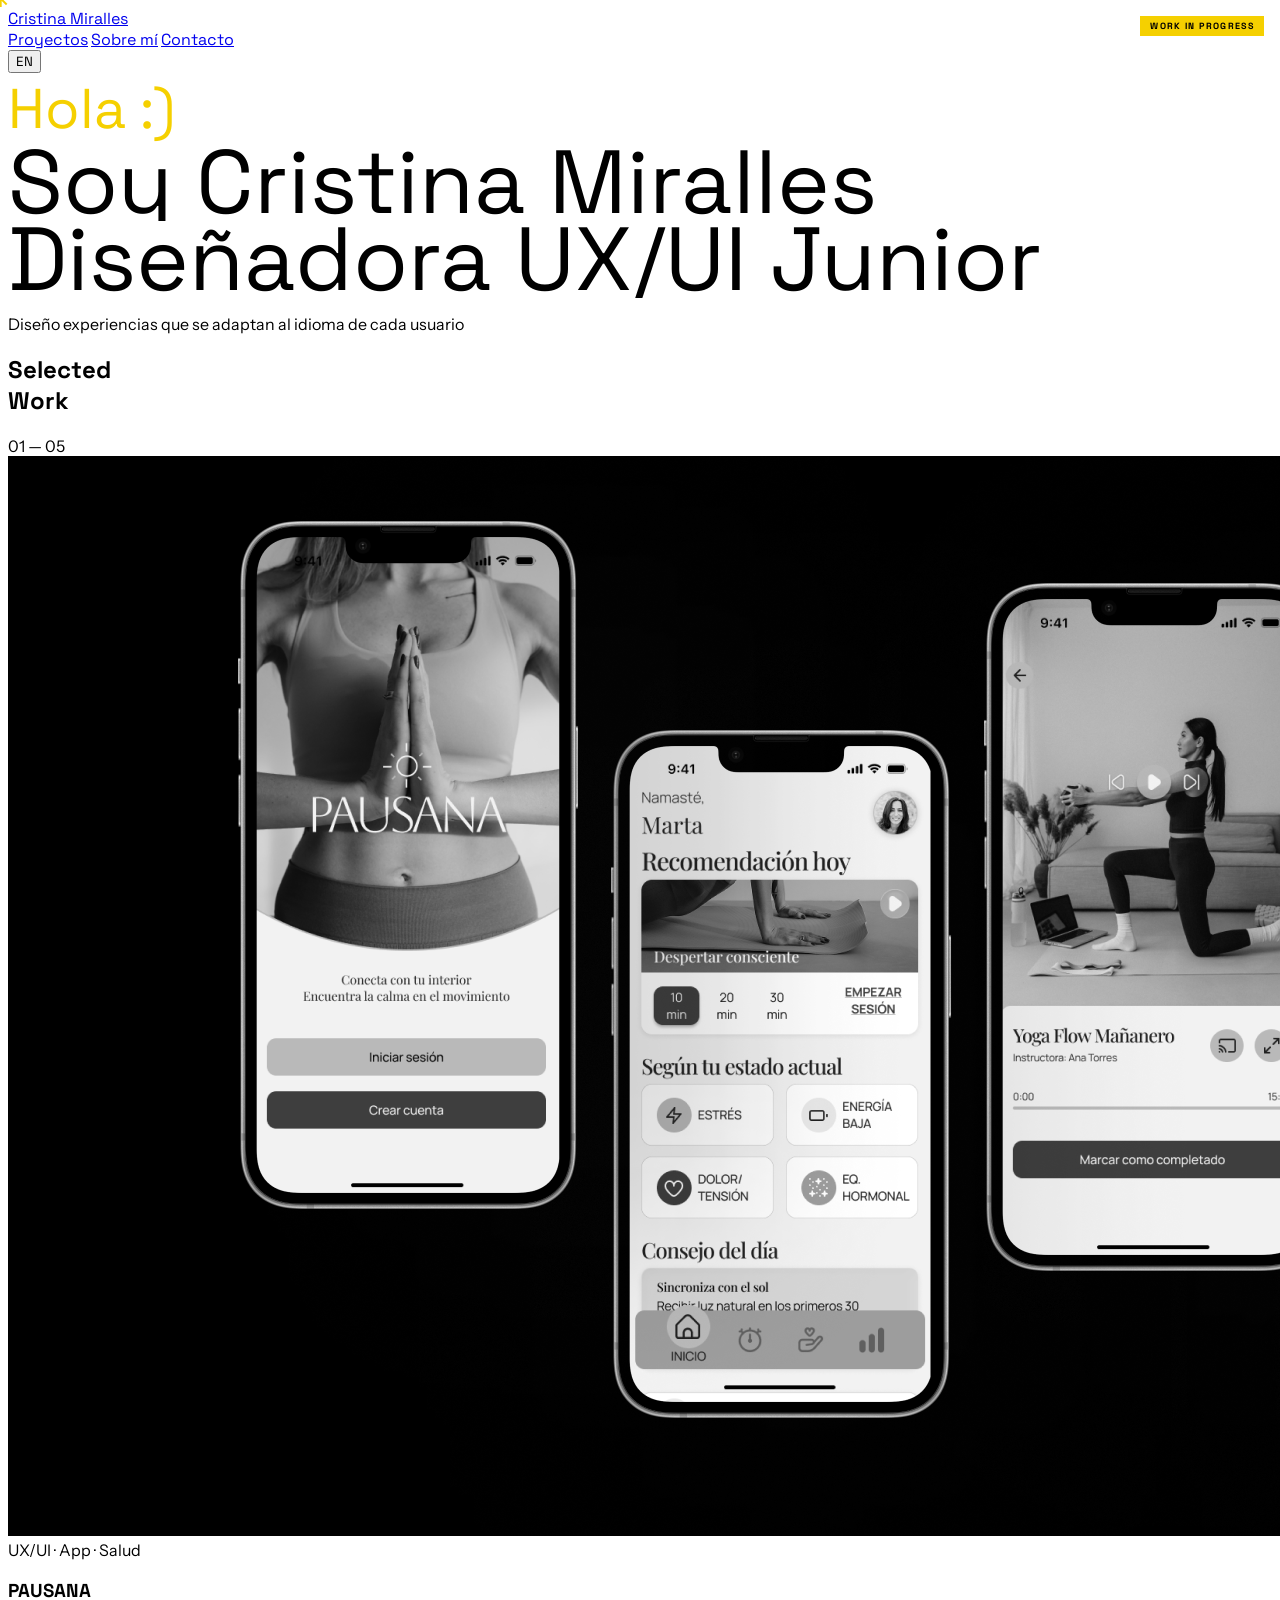
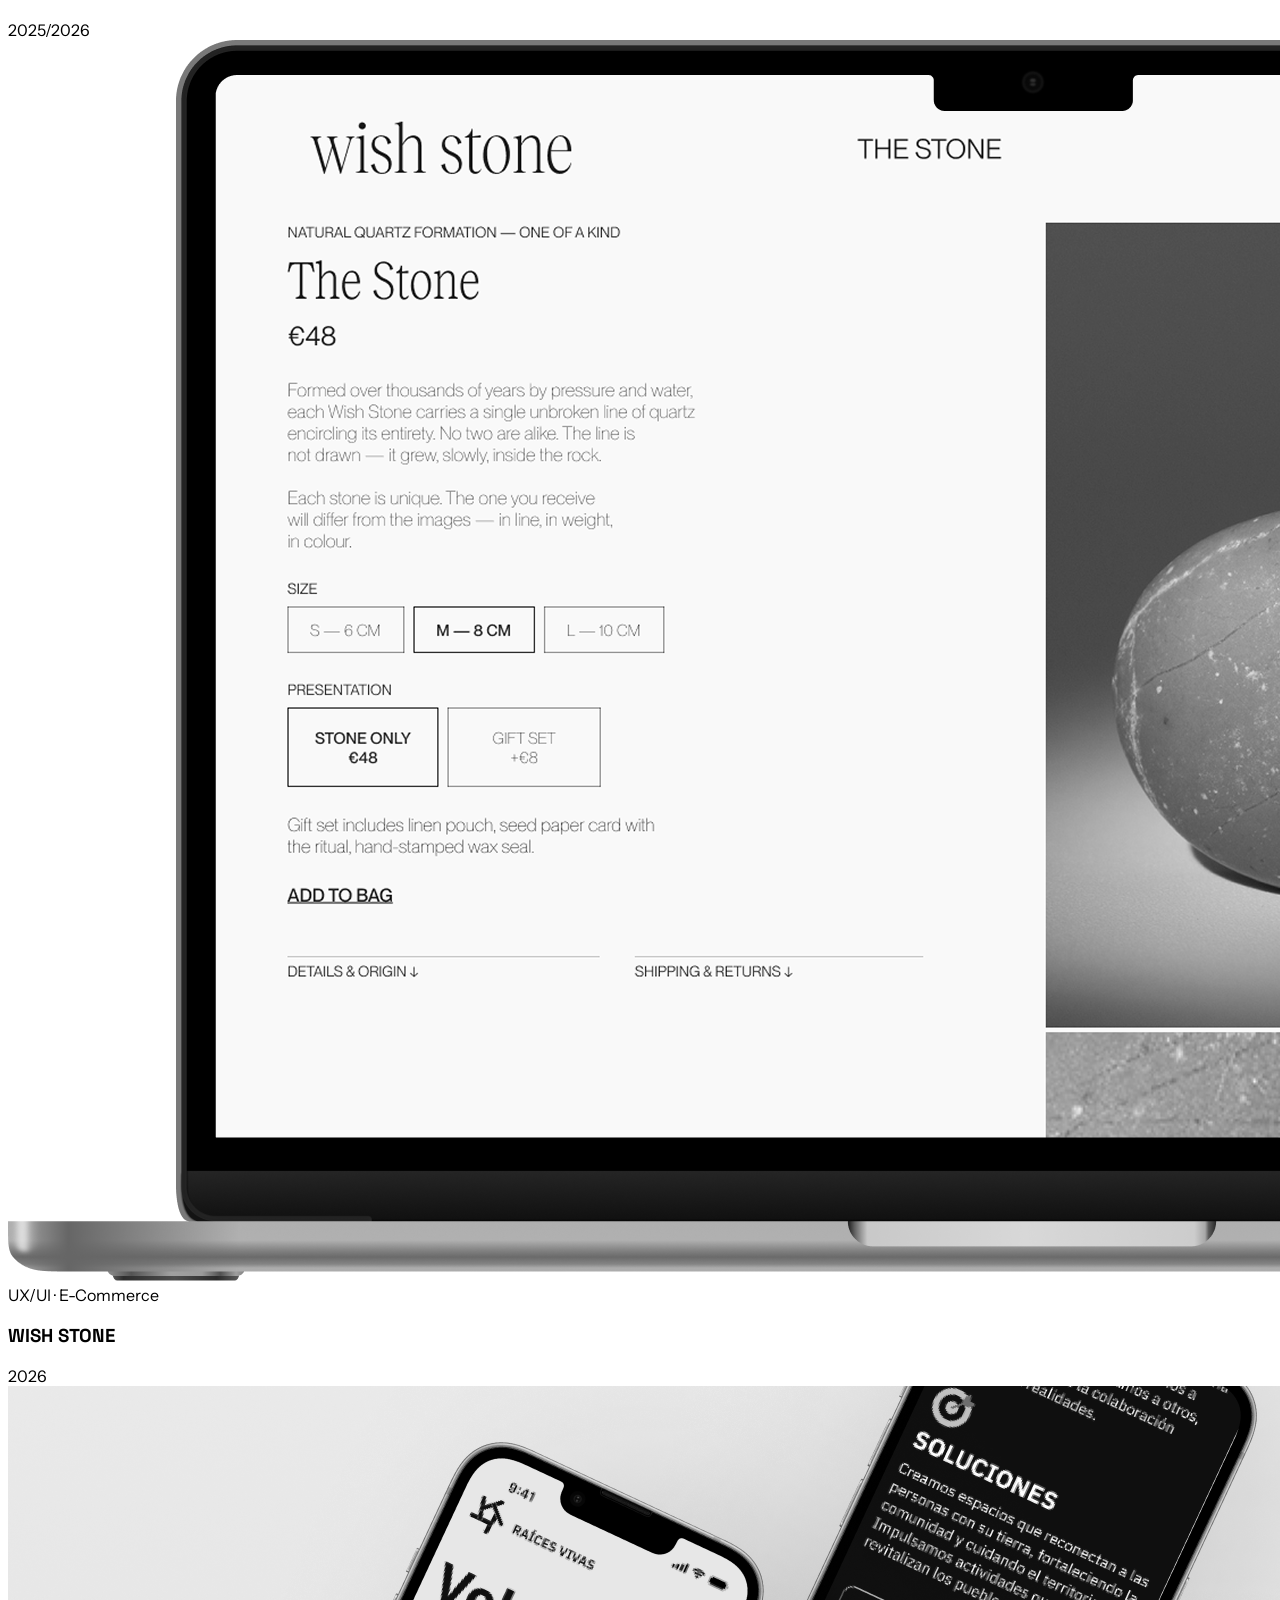
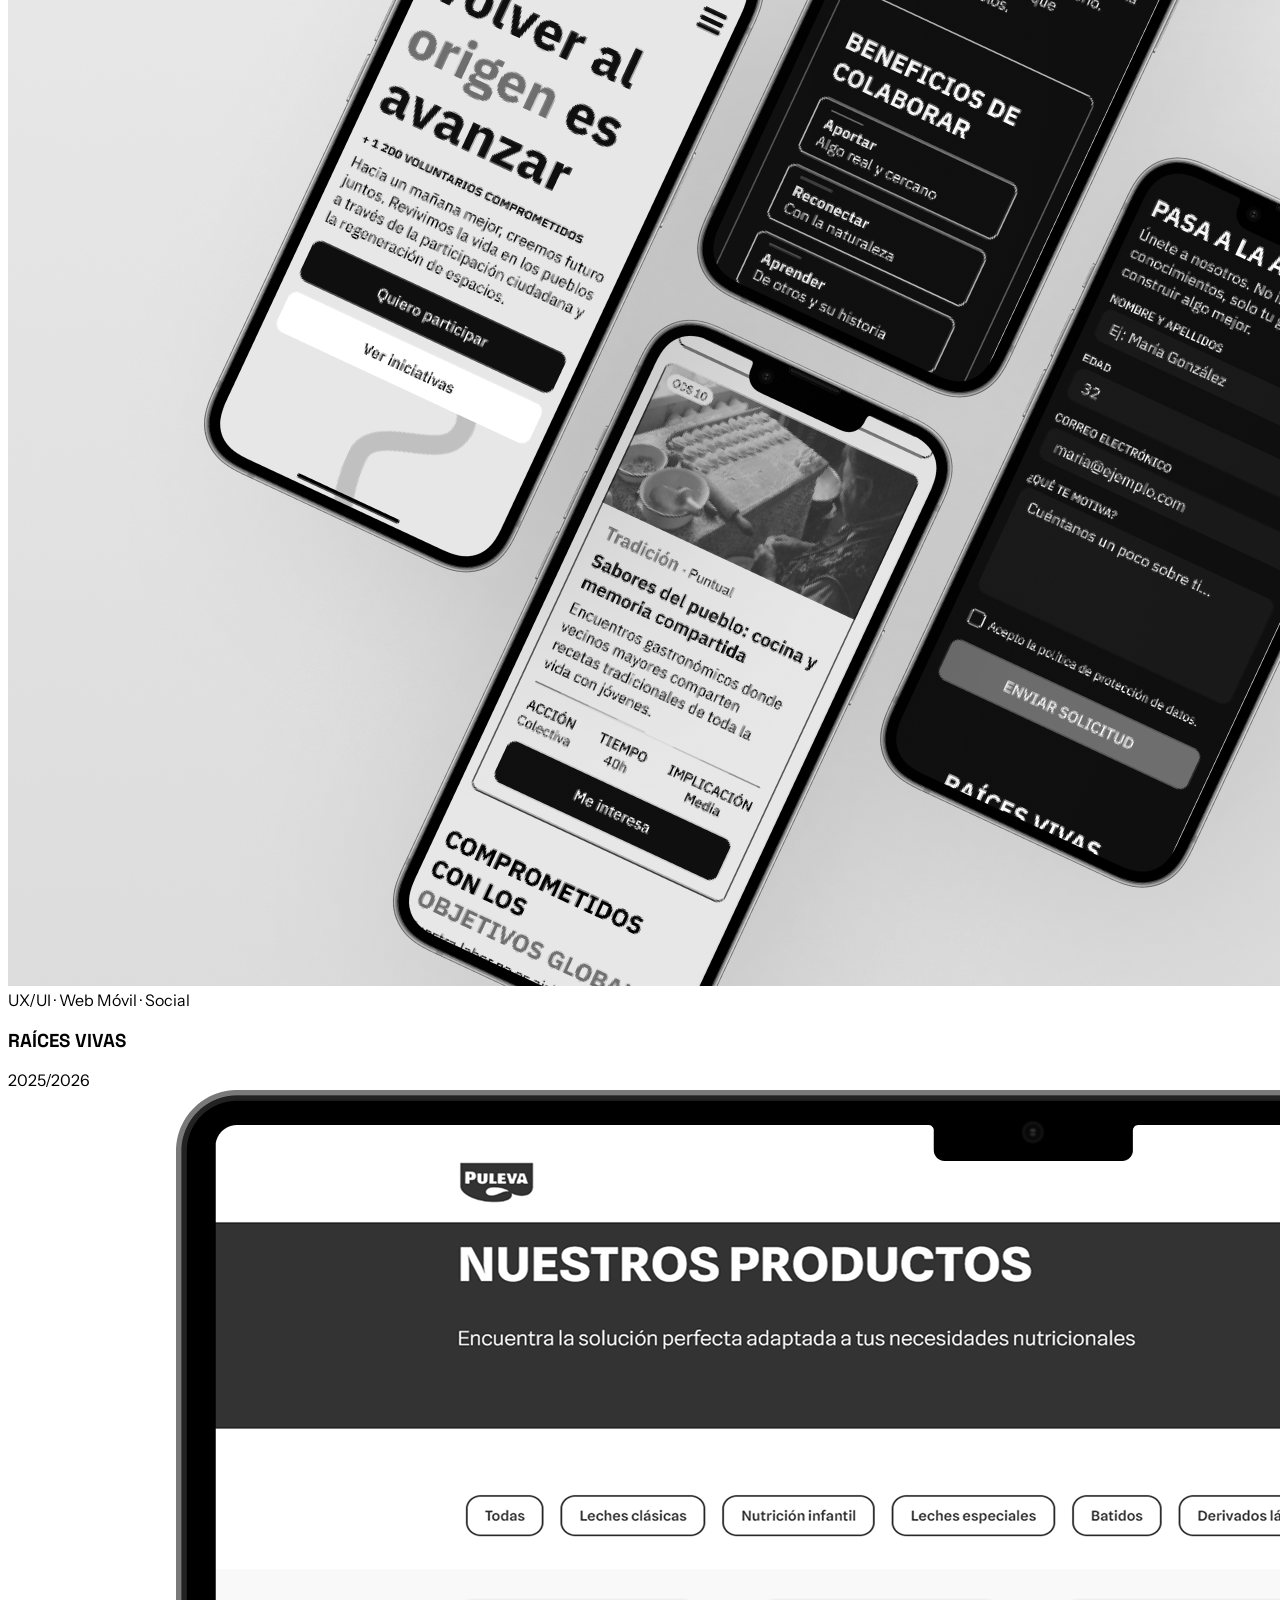
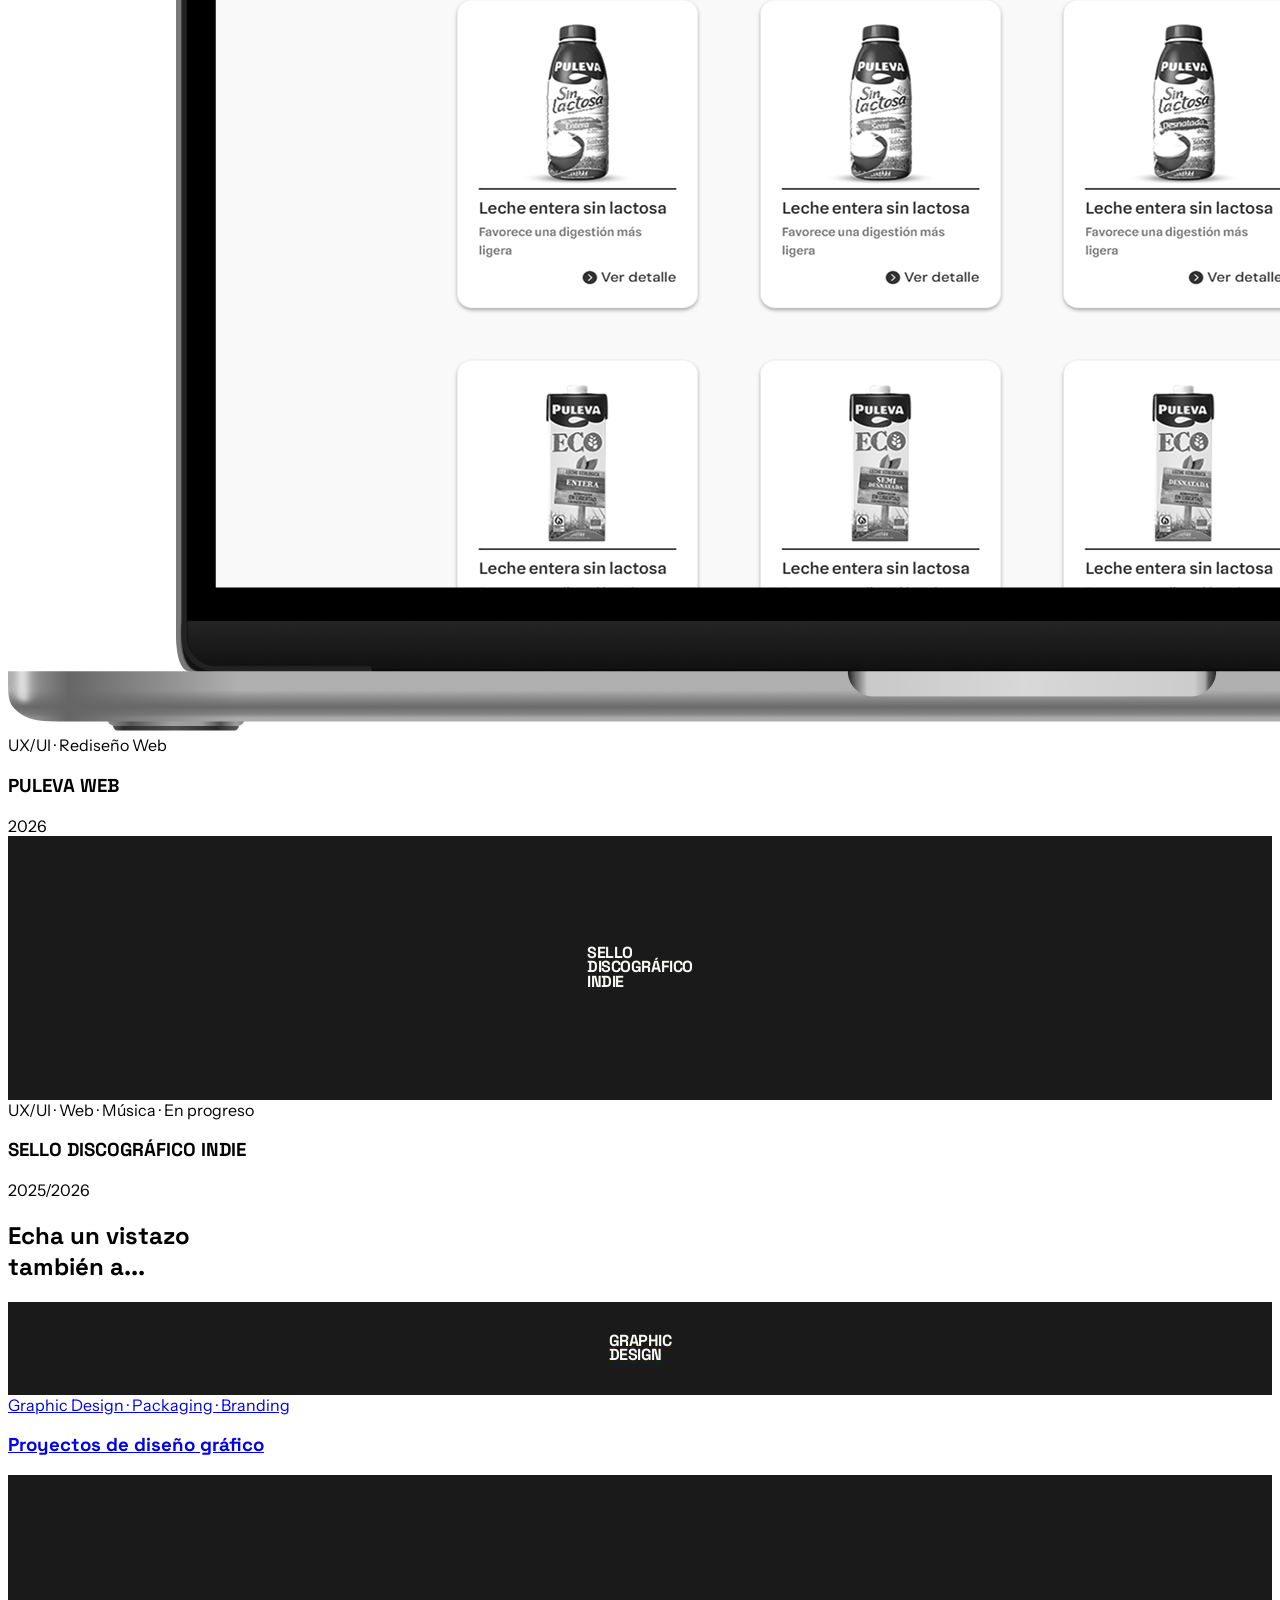
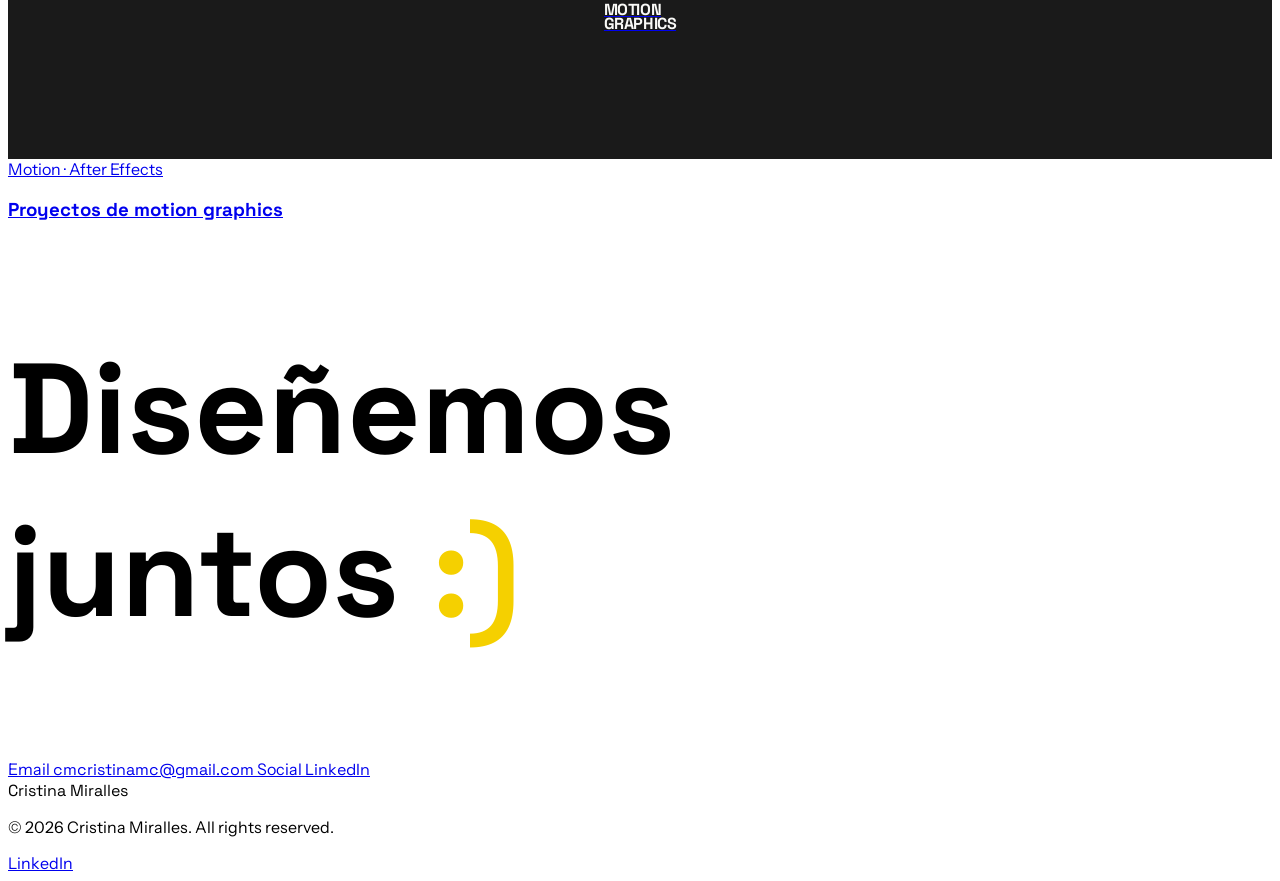
==== commit 7a5650ad: "funciona motion graphics en azul" ====
--- a/index.html
+++ b/index.html
@@ -262,7 +262,7 @@
       <!-- Motion Graphics -->
       <a href="graphic-design.html#motion" class="group block proj-card reveal" style="transition-delay:.1s">
         <div class="aspect-[16/9] overflow-hidden relative mb-5">
-          <div class="typo-cover w-full h-full text-4xl group-hover:bg-[#0D00FF]" style="background:#111;min-height:220px">MOTION<br/>GRAPHICS</div>
+          <div class="typo-cover w-full h-full text-4xl" style="min-height:220px">MOTION<br/>GRAPHICS</div>
         </div>
         <span class="font-label text-[10px] uppercase tracking-widest text-[#0D00FF] mb-1 block">Motion · After Effects</span>
         <h3 class="text-2xl font-headline font-bold uppercase tracking-tight" id="mg-title">Proyectos de motion graphics</h3>
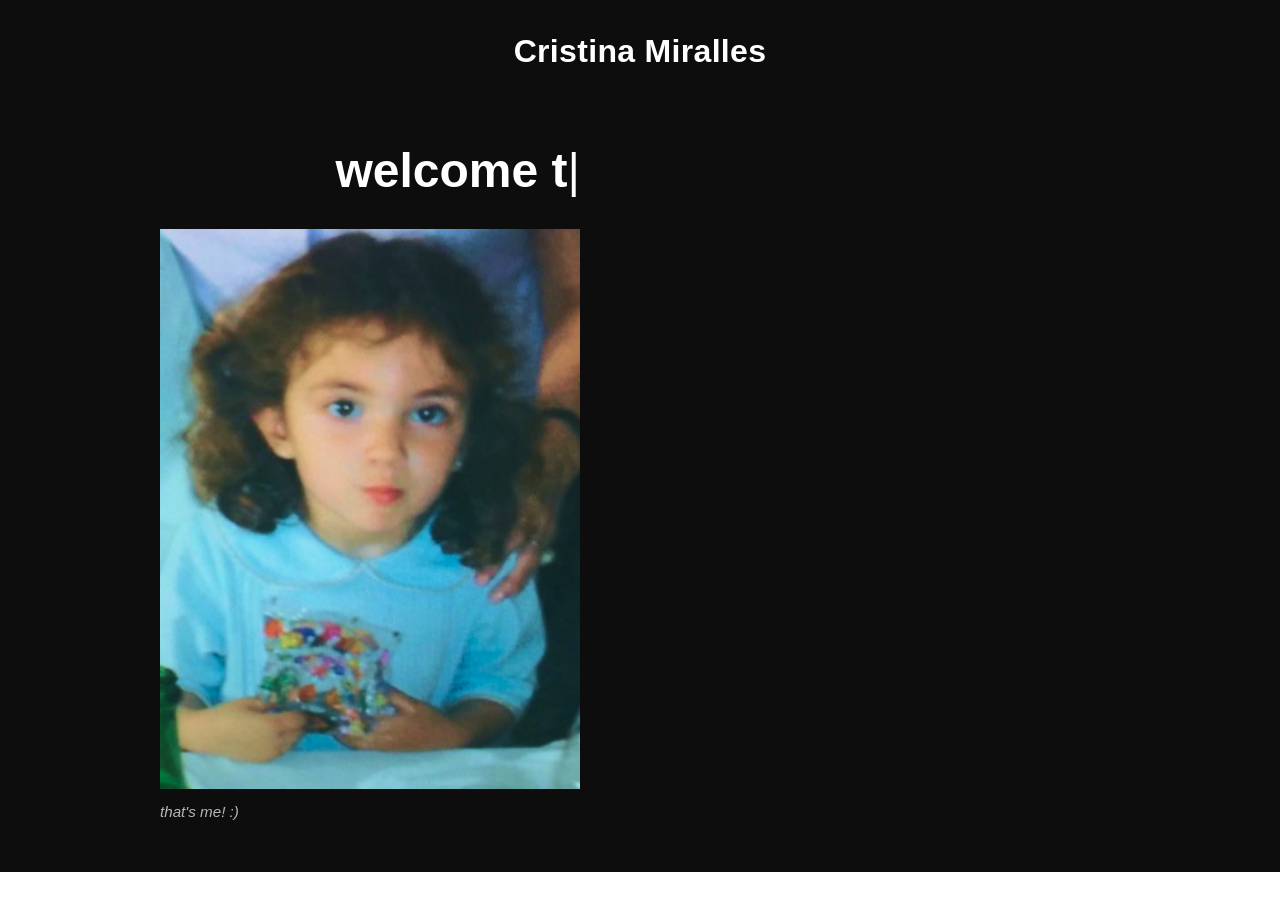
==== commit 3e853718: "cambio todo" ====
--- a/index.html
+++ b/index.html
@@ -1,385 +1,54 @@
 <!DOCTYPE html>
-<html class="light" lang="es">
+<html lang="es">
 <head>
-<meta charset="utf-8"/>
-<meta content="width=device-width, initial-scale=1.0" name="viewport"/>
-<title>Cristina Miralles — UX/UI Designer</title>
-<script src="https://cdn.tailwindcss.com?plugins=forms,container-queries"></script>
-<link href="https://fonts.googleapis.com/css2?family=Space+Grotesk:wght@300;400;500;600;700&family=Instrument+Sans:wght@300;400;500;600;700&display=swap" rel="stylesheet"/>
-<style>
-* { cursor: none !important; }
-body { font-family: 'Instrument Sans', sans-serif; scroll-behavior: smooth; }
-.font-headline { font-family: 'Space Grotesk', sans-serif; }
+  <meta charset="UTF-8">
+  <meta name="viewport" content="width=device-width, initial-scale=1.0">
+  <title>Portfolio Cristina Miralles</title>
 
-/* Hero typography: reduce size only on desktop */
-#hero-name,
-#hero-role {
-  font-size: clamp(2.6rem, 8.5vw, 8.5rem);
-  line-height: .88;
-}
-@media (min-width: 768px) {
-  #hero-name,
-  #hero-role {
-    font-size: clamp(2.4rem, 7.0vw, 7.2rem);
-    line-height: .86;
-  }
-}
+  <!-- Fontshare: Switzer -->
+  <link rel="preconnect" href="https://api.fontshare.com">
+  <link href="https://api.fontshare.com/v2/css?f[]=switzer@400,500,700,800&display=swap" rel="stylesheet">
 
-#cursor {
-  position: fixed; top: 0; left: 0; pointer-events: none; z-index: 9999;
-  font-size: 22px; color: #f5d000; font-weight: 900;
-  transform: translate(-50%, -50%);
-  transition: left .06s ease, top .06s ease, font-size .2s ease;
-  line-height: 1; user-select: none;
-}
-#cursor.hover { font-size: 34px; }
+  <!-- Bootstrap 5 CSS (CDN) -->
+  <link href="https://cdn.jsdelivr.net/npm/bootstrap@5.3.3/dist/css/bootstrap.min.css" rel="stylesheet">
 
-/* B&W → colour on hover */
-.proj-img {
-  filter: grayscale(100%);
-  transition: filter .65s ease, transform .7s cubic-bezier(.16,1,.3,1);
-}
-.group:hover .proj-img { filter: grayscale(0%); transform: scale(1.04); }
-
-.proj-card { transition: transform .4s cubic-bezier(.16,1,.3,1); }
-
-.typo-cover {
-  display: flex; align-items: center; justify-content: center;
-  background: #1a1a1a; color: #f9f9f7;
-  font-family: 'Space Grotesk', sans-serif;
-  font-weight: 700; text-transform: uppercase;
-  letter-spacing: -.03em; line-height: .9; padding: 32px;
-  transition: background .6s ease;
-}
-.group:hover .typo-cover { background: #0D00FF; }
-
-.wip-badge {
-  position: absolute; top: 16px; right: 16px;
-  background: #f5d000; color: #000;
-  font-family: 'Space Grotesk', sans-serif;
-  font-size: 9px; font-weight: 700;
-  letter-spacing: .15em; text-transform: uppercase; padding: 4px 10px;
-}
-
-/* Hero lines slide up on load */
-.hline { overflow: hidden; display: block; }
-.hline > span {
-  display: block; transform: translateY(108%);
-  transition: transform .9s cubic-bezier(.16,1,.3,1);
-}
-.hline > span.up { transform: translateY(0); }
-
-/* Staggered scroll reveal */
-.reveal {
-  opacity: 0; transform: translateY(28px);
-  transition: opacity .85s cubic-bezier(.16,1,.3,1), transform .85s cubic-bezier(.16,1,.3,1);
-}
-.reveal.visible { opacity: 1; transform: none; }
-</style>
-<script id="tailwind-config">
-tailwind.config = {
-  theme: {
-    extend: {
-      colors: {
-        "primary-fixed": "#0D00FF",
-        "surface-container-low": "#f4f4f2",
-        "surface-container-highest": "#e2e3e1",
-        "outline": "#777777",
-        "secondary": "#5f5e5e",
-        "surface": "#f9f9f7",
-        "primary": "#000000",
-      },
-      fontFamily: { headline: ["Space Grotesk"], body: ["Instrument Sans"], label: ["Instrument Sans"] },
-      borderRadius: { DEFAULT: "0px", lg: "0px", xl: "0px", full: "9999px" },
-    },
-  },
-}
-</script>
+  <!-- Nuestro CSS propio: siempre después de Bootstrap para poder sobreescribirlo -->
+  <link href="css/styles.css" rel="stylesheet">
 </head>
-<body class="bg-[#f9f9f7] text-black selection:bg-[#0D00FF] selection:text-white overflow-x-hidden">
-
-<div id="cursor">✳</div>
-
-<!-- NAV -->
-<nav class="bg-[#f9f9f7] fixed top-0 w-full z-50 border-b border-black/10">
-  <div class="flex justify-between items-center w-full px-8 py-5 max-w-full mx-auto">
-    <a class="text-base font-bold tracking-tighter text-black font-headline uppercase" href="index.html">Cristina Miralles</a>
-    <div class="hidden md:flex items-center space-x-10">
-      <a class="font-headline uppercase tracking-widest text-xs text-[#0D00FF] border-b-2 border-[#0D00FF] pb-0.5" href="#work" data-es="Proyectos" data-en="Work">Proyectos</a>
-      <a class="font-headline uppercase tracking-widest text-xs text-black opacity-60 hover:opacity-100 transition-opacity" href="about.html" data-es="Sobre mí" data-en="About me">Sobre mí</a>
-      <a class="font-headline uppercase tracking-widest text-xs text-black opacity-60 hover:opacity-100 transition-opacity" href="#contact" data-es="Contacto" data-en="Contact">Contacto</a>
-    </div>
-    <button onclick="toggleLang()" id="langBtn" class="bg-black text-[#f9f9f7] px-6 py-2.5 text-xs font-headline uppercase tracking-widest active:scale-95 transition-transform hover:bg-[#0D00FF]">EN</button>
-  </div>
-</nav>
-
+<body>
+  <!-- ============ HEADER FIJO (se repite en toda la web) ============ -->
+  <header class="site-header site-header--dark">
+    <a href="index.html" class="site-title-link">
+      <h1 class="site-title">Cristina Miralles</h1>
+    </a>
+  </header>
 <main>
-
-<!-- HERO -->
-<section class="min-h-screen flex flex-col justify-end px-8 pb-20 pt-40">
-  <div class="max-w-7xl mx-auto w-full">
-
-    <!-- Hi :) -->
-    <div class="hline mb-1">
-      <span id="hero-hi" class="font-headline font-bold tracking-tighter" style="font-size:clamp(2.2rem,4.5vw,3.5rem);color:#f5d000">Hola :)</span>
-    </div>
-
-    <!-- I'm Cristina Miralles -->
-    <div class="hline">
-      <span id="hero-name" class="font-headline font-bold uppercase tracking-tighter text-black block">Soy Cristina Miralles</span>
-    </div>
-
-    <!-- UX/UI Junior Designer -->
-    <div class="hline mb-12">
-      <span id="hero-role" class="font-headline font-bold uppercase tracking-tighter text-black block">Diseñadora UX/UI Junior</span>
-    </div>
-
-    <!-- Tagline right-aligned -->
-    <div class="grid grid-cols-1 md:grid-cols-12">
-      <div class="md:col-start-7 md:col-span-6 reveal">
-        <p id="hero-sub" class="text-xl md:text-2xl font-light leading-snug text-black/70">
-          Diseño experiencias que se adaptan al idioma de cada usuario
-        </p>
+  <section id="home" class="section-home">
+    <div class="container-fluid">
+      <div class="row align-items-center home-row">
+        <div class="col-md-6 home-photo-col text-md-end pe-md-5">
+          <h2 class="home-title">
+            <span id="typewriter-text"></span><span id="typewriter-cursor">|</span>
+          </h2>
+          <div class="home-photo-wrapper">
+            <img src="img/cris-peque.jpg" alt="Foto de Cristina Miralles" class="home-photo-image">
+            <span class="home-note text-start">that's me! :)</span>
+          </div>
+        </div>
+        <div class="col-md-6 home-text-col ps-md-5">
+          <nav class="home-nav">
+            <a href="ux-ui-design.html" class="home-nav-link">ux/ui design <span class="arrow">→</span></a>
+            <a href="graphic-design.html" class="home-nav-link">graphic design <span class="arrow">→</span></a>
+            <a href="about.html" class="home-nav-link">about me <span class="arrow">→</span></a>
+          </nav>
+        </div>
       </div>
     </div>
-
-  </div>
-</section>
-
-<!-- SELECTED WORK -->
-<section class="py-32 bg-[#f4f4f2]" id="work">
-  <div class="px-8 max-w-7xl mx-auto">
-
-    <div class="flex justify-between items-end mb-20 reveal">
-      <h2 id="work-title" class="text-5xl md:text-7xl font-headline font-bold uppercase tracking-tighter">Selected<br/>Work</h2>
-      <span class="font-label text-xs uppercase tracking-widest text-[#777]">01 — 05</span>
-    </div>
-
-    <div class="grid grid-cols-1 md:grid-cols-12 gap-y-28 gap-x-10">
-
-      <!-- 01 PAUSANA -->
-      <div class="md:col-span-7 group proj-card reveal" onclick="location.href='pausana.html'" style="cursor:none">
-        <div class="aspect-[4/5] bg-[#1a1a1a] overflow-hidden relative mb-5">
-          <img class="proj-img w-full h-full object-cover" src="img/pausana/pausana-mockups.png" alt="Pausana"
-               onerror="this.style.display='none';this.nextElementSibling.style.display='flex'"/>
-          <div class="typo-cover w-full h-full text-6xl md:text-8xl" style="display:none">PAUSANA</div>
-        </div>
-        <div class="flex justify-between items-start">
-          <div>
-            <span class="font-label text-[10px] uppercase tracking-widest text-[#0D00FF] mb-2 block" data-es="UX/UI · App · Salud" data-en="UX/UI · App · Health">UX/UI · App · Salud</span>
-            <h3 class="text-3xl font-headline font-bold uppercase tracking-tight">PAUSANA</h3>
-          </div>
-          <span class="text-[#777] text-xs font-label mt-1">2025/2026</span>
-        </div>
-      </div>
-
-      <!-- 02 WISH STONE -->
-      <div class="md:col-span-4 md:col-start-9 md:mt-44 group proj-card reveal" onclick="location.href='wish-stone.html'" style="cursor:none;transition-delay:.1s">
-        <div class="aspect-[3/4] bg-[#1a1a1a] overflow-hidden relative mb-5">
-          <img class="proj-img w-full h-full object-contain" src="img/wish-stone/product-wish-stone.png" alt="Wish Stone"
-               onerror="this.style.display='none';this.nextElementSibling.style.display='flex'"/>
-          <div class="typo-cover w-full h-full text-4xl md:text-5xl" style="display:none">WISH<br/>STONE</div>
-        </div>
-        <div class="flex justify-between items-start">
-          <div>
-            <span class="font-label text-[10px] uppercase tracking-widest text-[#0D00FF] mb-2 block" data-es="UX/UI · E-Commerce" data-en="UX/UI · E-Commerce">UX/UI · E-Commerce</span>
-            <h3 class="text-2xl font-headline font-bold uppercase tracking-tight">WISH STONE</h3>
-          </div>
-          <span class="text-[#777] text-xs font-label mt-1">2026</span>
-        </div>
-      </div>
-
-      <!-- 03 RAÍCES VIVAS -->
-      <div class="md:col-span-5 md:-mt-28 group proj-card reveal" onclick="location.href='raices-vivas.html'" style="cursor:none;transition-delay:.08s">
-        <div class="aspect-square bg-[#1a1a1a] overflow-hidden relative mb-5">
-          <img class="proj-img w-full h-full object-cover" src="img/raices-vivas/mockup-raices-vivas.png" alt="Raíces Vivas"
-               onerror="this.style.display='none';this.nextElementSibling.style.display='flex'"/>
-          <div class="typo-cover w-full h-full text-4xl md:text-5xl" style="display:none">RAÍCES<br/>VIVAS</div>
-        </div>
-        <div class="flex justify-between items-start">
-          <div>
-            <span class="font-label text-[10px] uppercase tracking-widest text-[#0D00FF] mb-2 block" data-es="UX/UI · Web Móvil · Social" data-en="UX/UI · Mobile Web · Social">UX/UI · Web Móvil · Social</span>
-            <h3 class="text-3xl font-headline font-bold uppercase tracking-tight">RAÍCES VIVAS</h3>
-          </div>
-          <span class="text-[#777] text-xs font-label mt-1">2025/2026</span>
-        </div>
-      </div>
-
-      <!-- 04 PULEVA -->
-      <div class="md:col-span-6 md:col-start-7 group proj-card reveal" onclick="location.href='puleva.html'" style="cursor:none;transition-delay:.15s">
-        <div class="aspect-[16/9] bg-[#1a1a1a] overflow-hidden relative mb-5">
-          <img class="proj-img w-full h-full object-cover" src="img/puleva/mockup.png" alt="Puleva"
-               onerror="this.style.display='none';this.nextElementSibling.style.display='flex'"/>
-          <div class="typo-cover w-full h-full text-5xl md:text-7xl" style="display:none">PULEVA</div>
-        </div>
-        <div class="flex justify-between items-start">
-          <div>
-            <span class="font-label text-[10px] uppercase tracking-widest text-[#0D00FF] mb-2 block" data-es="UX/UI · Rediseño Web" data-en="UX/UI · Web Redesign">UX/UI · Rediseño Web</span>
-            <h3 class="text-3xl font-headline font-bold uppercase tracking-tight">PULEVA WEB</h3>
-          </div>
-          <span class="text-[#777] text-xs font-label mt-1">2026</span>
-        </div>
-      </div>
-
- <!-- 05 SELLO DISCOGRÁFICO — always typo, WIP -->
-      <div class="md:col-span-5 md:col-start-4 group proj-card reveal" onclick="location.href='sello.html'" style="cursor:none;transition-delay:.2s">
-        <div class="aspect-[4/3] overflow-hidden relative mb-5">
-          <div class="typo-cover w-full h-full text-5xl" style="min-height:200px" id="proj5-cover">SELLO<br/>DISCOGRÁFICO<br/>INDIE</div>
-          <div class="wip-badge" id="proj5-badge">Work In Progress</div>
-        </div>
-        <div class="flex justify-between items-start">
-          <div>
-            <span class="font-label text-[10px] uppercase tracking-widest text-[#0D00FF] mb-2 block" data-es="UX/UI · Web · Música · En progreso" data-en="UX/UI · Web · Music · WIP">UX/UI · Web · Música · En progreso</span>
-            <h3 class="text-3xl font-headline font-bold uppercase tracking-tight" id="proj5-title">SELLO DISCOGRÁFICO INDIE</h3>
-          </div>
-          <span class="text-[#777] text-xs font-label mt-1">2025/2026</span>
-        </div>
-      </div>
-
-    </div>
-  </div>
-</section>
-
-<!-- TAKE A LOOK AS WELL TO -->
-<section class="py-32 px-8 bg-[#f9f9f7]">
-  <div class="max-w-7xl mx-auto">
-    <div class="reveal mb-16">
-      <h2 id="also-title" class="text-4xl md:text-6xl font-headline font-bold uppercase tracking-tighter">Echa un vistazo<br/>también a...</h2>
-    </div>
-    <div class="grid grid-cols-1 md:grid-cols-2 gap-12">
-
-      <!-- Graphic Design -->
-      <a href="graphic-design.html" class="group block proj-card reveal">
-        <div class="aspect-[16/9] bg-[#e2e3e1] overflow-hidden relative mb-5">
-          <img class="proj-img w-full h-full object-cover" src="img/graphic-thumb.jpg" alt="Graphic Design"
-               onerror="this.style.display='none';this.nextElementSibling.style.display='flex'"/>
-          <div class="typo-cover w-full h-full text-4xl" style="display:none">GRAPHIC<br/>DESIGN</div>
-        </div>
-        <span class="font-label text-[10px] uppercase tracking-widest text-[#0D00FF] mb-1 block">Graphic Design · Packaging · Branding</span>
-        <h3 class="text-2xl font-headline font-bold uppercase tracking-tight" id="gd-title">Proyectos de diseño gráfico</h3>
-      </a>
-
-      <!-- Motion Graphics -->
-      <a href="graphic-design.html#motion" class="group block proj-card reveal" style="transition-delay:.1s">
-        <div class="aspect-[16/9] overflow-hidden relative mb-5">
-          <div class="typo-cover w-full h-full text-4xl" style="min-height:220px">MOTION<br/>GRAPHICS</div>
-        </div>
-        <span class="font-label text-[10px] uppercase tracking-widest text-[#0D00FF] mb-1 block">Motion · After Effects</span>
-        <h3 class="text-2xl font-headline font-bold uppercase tracking-tight" id="mg-title">Proyectos de motion graphics</h3>
-      </a>
-
-    </div>
-  </div>
-</section>
-
-<!-- LET'S DESIGN TOGETHER :) -->
-<section class="pt-32 pb-48 px-8 bg-[#f4f4f2]" id="contact">
-  <div class="max-w-7xl mx-auto text-center reveal">
-    <h2 id="contact-title" class="font-headline font-bold uppercase tracking-tighter mb-24 leading-none" style="font-size:clamp(3rem,10vw,9rem)">
-      Diseñemos<br/>juntos<span style="color:#f5d000"> :)</span>
-    </h2>
-    <div class="flex flex-col md:flex-row justify-center items-center gap-12 md:gap-32">
-      <a class="group flex flex-col items-center" href="mailto:cmcristinamc@gmail.com">
-        <span class="font-label text-[10px] uppercase tracking-[0.3em] mb-2 text-[#777]">Email</span>
-        <span class="text-2xl md:text-3xl font-headline font-bold uppercase border-b border-transparent group-hover:border-[#0D00FF] transition-all group-hover:text-[#0D00FF]">cmcristinamc@gmail.com</span>
-      </a>
-      <a class="group flex flex-col items-center" href="https://www.linkedin.com/in/cristina-miralles/" target="_blank">
-        <span class="font-label text-[10px] uppercase tracking-[0.3em] mb-2 text-[#777]">Social</span>
-        <span class="text-2xl md:text-3xl font-headline font-bold uppercase border-b border-transparent group-hover:border-[#0D00FF] transition-all group-hover:text-[#0D00FF]">LinkedIn</span>
-      </a>
-    </div>
-  </div>
-</section>
-
+  </section>
 </main>
-
-<footer class="bg-[#f4f4f2] border-t border-black/10">
-  <div class="flex flex-col md:flex-row justify-between items-center w-full px-12 py-10 gap-6">
-    <div class="text-base font-black text-black font-headline uppercase">Cristina Miralles</div>
-    <p class="font-label text-[10px] tracking-[0.1em] uppercase text-[#777]">© 2026 Cristina Miralles. All rights reserved.</p>
-    <div class="flex gap-8">
-      <a class="font-label text-[10px] tracking-[0.1em] uppercase text-[#777] hover:text-[#0D00FF] transition-colors underline underline-offset-4" href="https://www.linkedin.com/in/cristina-miralles/" target="_blank">LinkedIn</a>
-    </div>
-  </div>
-</footer>
-
-<script>
-/* CURSOR */
-const cur = document.getElementById('cursor');
-document.addEventListener('mousemove', e => { cur.style.left = e.clientX+'px'; cur.style.top = e.clientY+'px'; });
-document.querySelectorAll('a,button,.proj-card,[onclick]').forEach(el => {
-  el.addEventListener('mouseenter', () => cur.classList.add('hover'));
-  el.addEventListener('mouseleave', () => cur.classList.remove('hover'));
-});
-
-/* HERO LINES ANIMATE */
-window.addEventListener('DOMContentLoaded', () => {
-  document.querySelectorAll('.hline > span').forEach((el, i) => {
-    setTimeout(() => el.classList.add('up'), 100 + i * 130);
-  });
-});
-
-/* MAGNETIC TILT */
-document.querySelectorAll('.proj-card').forEach(card => {
-  card.addEventListener('mousemove', e => {
-    const r = card.getBoundingClientRect();
-    const x = (e.clientX - r.left) / r.width - .5;
-    const y = (e.clientY - r.top) / r.height - .5;
-    card.style.transform = `perspective(800px) rotateY(${x*6}deg) rotateX(${-y*6}deg) translateY(-4px)`;
-  });
-  card.addEventListener('mouseleave', () => { card.style.transform = ''; });
-});
-
-/* SCROLL REVEAL */
-const obs = new IntersectionObserver(entries => {
-  entries.forEach(e => { if (e.isIntersecting) e.target.classList.add('visible'); });
-}, { threshold: 0.07 });
-document.querySelectorAll('.reveal').forEach(el => obs.observe(el));
-
-/* LANG TOGGLE */
-const T = {
-  es: {
-    'hero-hi':   'Hola :)',
-    'hero-name': 'Soy Cristina Miralles',
-    'hero-role': 'Diseñadora UX/UI Junior',
-    'hero-sub':  'Diseño experiencias que se adaptan al idioma de cada usuario.',
-    'work-title':'Trabajo<br/>Seleccionado',
-    'also-title':'Echa un vistazo<br/>también a...',
-    'gd-title':  'Proyectos de diseño gráfico',
-    'mg-title':  'Proyectos de motion graphics',
-    'proj5-title':'SELLO DISCOGRÁFICO INDIE',
-    'proj5-cover':'SELLO<br/>DISCOGRÁFICO<br/>INDIE',
-    'contact-title': 'Diseñemos<br/>juntos<span style="color:#f5d000"> :)</span>',
-    langBtn: 'EN'
-  },
-  en: {
-    'hero-hi':   'Hi :)',
-    'hero-name': "I'm Cristina Miralles",
-    'hero-role': 'UX/UI Junior Designer',
-    'hero-sub':  "I enjoy designing experiences that speak every user's language.",
-    'work-title':'Selected<br/>Work',
-    'also-title':'Take a look<br/>as well to',
-    'gd-title':  'Graphic Design Work',
-    'mg-title':  'Motion Graphics Work',
-    'proj5-title':'INDIE RECORD LABEL',
-    'proj5-cover':'INDIE<br/>RECORD<br/>LABEL',
-    'contact-title': "Let's Design<br/>Together<span style=\"color:#f5d000\"> :)</span>",
-    langBtn: 'ES'
-  }
-};
-let lang = 'es';
-function toggleLang() {
-  lang = lang === 'es' ? 'en' : 'es';
-  Object.entries(T[lang]).forEach(([id, val]) => {
-    const el = document.getElementById(id);
-    if (el) el.innerHTML = val;
-  });
-  document.querySelectorAll('[data-es]').forEach(el => {
-    const v = el.dataset[lang]; if (v) el.textContent = v;
-  });
-  document.querySelectorAll('nav a[data-es]').forEach(a => { a.textContent = a.dataset[lang]; });
-  document.documentElement.lang = lang;
-}
-</script>
+  <!-- Bootstrap JS bundle (incluye Popper) -->
+  <script src="https://cdn.jsdelivr.net/npm/bootstrap@5.3.3/dist/js/bootstrap.bundle.min.js"></script>
+  <!-- Nuestro JS propio, para las animaciones -->
+  <script src="js/script.js"></script>
 </body>
 </html>
--- a/css/styles.css
+++ b/css/styles.css
@@ -0,0 +1,721 @@
+/* ==========================================================
+   VARIABLES GLOBALES
+   Aquí centralizamos los valores del diseño para no repetirlos
+   ========================================================== */
+:root {
+  --color-bg: #FFFFFF;      /* blanco puro */
+  --color-text: #0D0D0D;    /* negro */
+  --color-line: #0D0D0D;    /* color de las líneas/subrayados */
+  --color-accent: #FE0000;  /* rojo de acento */
+
+  --font-display: "Switzer", sans-serif; /* títulos: peso 700-800 */
+  --font-body: "Switzer", sans-serif;    /* cuerpo de texto: peso 400 */
+
+  --header-height: 90px;    /* alto del header fijo, lo usaremos para el padding-top del body */
+}
+
+/* ==========================================================
+   RESET MÍNIMO
+   ========================================================== */
+* {
+  box-sizing: border-box;
+}
+
+body {
+  margin: 0;
+  background-color: var(--color-bg);
+  color: var(--color-text);
+  font-family: var(--font-body);
+  font-weight: 400;
+  padding-top: 0;
+}
+
+a {
+  color: inherit;
+  text-decoration: none;
+}
+
+/* ==========================================================
+   HEADER
+   Header normal (no fijo/flotante). Por defecto fondo blanco y
+   texto negro, para las páginas con fondo blanco. En home usamos
+   la variante .site-header--dark (fondo negro, texto blanco) para
+   que se funda con el negro de la sección de debajo.
+   ========================================================== */
+.site-header {
+  background-color: var(--color-bg);
+  display: flex;
+  flex-direction: column;
+  align-items: center;
+  gap: 0.75rem;
+  padding: 2rem 2rem 1.5rem;
+}
+
+.site-header--dark {
+  background-color: var(--color-text);
+}
+
+.site-title-link {
+  display: inline-block;
+}
+
+.site-title {
+  margin: 0;
+  font-family: var(--font-display);
+  font-weight: 800;
+  font-size: 2rem;
+  letter-spacing: 0.01em;
+  color: var(--color-text);
+}
+
+.site-header--dark .site-title {
+  color: #FFFFFF;
+}
+
+.site-title-link:hover .site-title {
+  font-style: italic;
+  color: var(--color-accent);
+}
+
+/* --- Mini-menú persistente --- */
+.site-nav {
+  display: flex;
+  gap: 1.5rem;
+}
+
+.site-nav-link {
+  font-family: var(--font-display);
+  font-weight: 500;
+  font-size: 0.75rem;
+  text-transform: uppercase;
+  letter-spacing: 0.06em;
+  color: var(--color-text);
+}
+
+.site-header--dark .site-nav-link {
+  color: #FFFFFF;
+}
+
+.site-nav-link:hover {
+  font-style: italic;
+  color: var(--color-accent);
+}
+
+.site-nav-link.is-current {
+  color: var(--color-accent);
+  font-weight: 700;
+}
+
+/* Se ocultan en móvil para no saturar el header estrecho */
+@media (max-width: 576px) {
+  .site-nav {
+    display: none;
+  }
+}
+
+/* ==========================================================
+   SCROLL SUAVE ENTRE SECCIONES
+   scroll-margin-top compensa el header fijo al saltar con anchors
+   ========================================================== */
+html {
+  scroll-behavior: smooth;
+}
+
+section {
+  scroll-margin-top: var(--header-height);
+}
+
+/* ==========================================================
+   SECCIÓN HOME
+   ========================================================== */
+.section-home {
+  min-height: 85vh;
+  display: flex;
+  align-items: center;
+  padding: 3rem 2rem;
+  background-color: var(--color-text);
+  color: #FFFFFF;
+}
+
+.home-row {
+  width: 100%;
+}
+
+/* --- Columna foto --- */
+.home-photo-wrapper {
+  position: relative;
+  display: inline-block;
+}
+
+.home-photo-placeholder {
+  width: 100%;
+  max-width: 420px;
+  aspect-ratio: 3 / 4;
+  background-color: rgba(255, 255, 255, 0.08);
+  border: 1.5px dashed #FFFFFF;
+  display: flex;
+  align-items: center;
+  justify-content: center;
+  text-align: center;
+  font-size: 0.85rem;
+  color: rgba(255, 255, 255, 0.5);
+  padding: 1rem;
+}
+
+/* Foto real, a color */
+.home-photo-image {
+  width: 100%;
+  max-width: 420px;
+  aspect-ratio: 3 / 4;
+  object-fit: cover;
+  display: block;
+}
+
+.home-note {
+  display: block;
+  margin-top: 0.75rem;
+  font-size: 0.95rem;
+  font-style: italic;
+  color: rgba(255, 255, 255, 0.7);
+}
+
+/* --- Columna texto / menú --- */
+.home-text-col {
+  /* El espaciado ahora lo dan las clases de Bootstrap (ps-md-5) en el HTML */
+}
+
+.home-title {
+  font-family: var(--font-display);
+  font-weight: 700;
+  font-size: clamp(2rem, 4.5vw, 3rem);
+  margin-bottom: 1.5rem;
+  min-height: 1.3em; /* evita que la línea "salte" mientras se escribe */
+  color: #FFFFFF;
+}
+
+#typewriter-cursor {
+  font-weight: 400;
+  animation: blink 0.8s steps(1) infinite;
+}
+
+/* cuando el typewriter termina, JS añade esta clase para congelar el cursor */
+#typewriter-cursor.stopped {
+  animation: none;
+  opacity: 0;
+}
+
+@keyframes blink {
+  50% { opacity: 0; }
+}
+
+/* --- Menú como índice numerado (0001, 0002, 0003...) --- */
+.home-nav {
+  display: flex;
+  flex-direction: column;
+  gap: 1.25rem;
+  counter-reset: home-nav-counter;
+}
+
+.home-nav-link {
+  font-family: var(--font-display);
+  font-weight: 700;
+  font-size: clamp(1.6rem, 3.5vw, 2.5rem);
+  position: relative;
+  width: fit-content;
+  color: #FFFFFF;
+  display: flex;
+  align-items: baseline;
+  gap: 1.25rem;
+
+  /* estado inicial para la animación de entrada en cascada (paso JS) */
+  opacity: 0;
+  transform: translateY(12px);
+}
+
+.home-nav-link::before {
+  counter-increment: home-nav-counter;
+  content: "0" counter(home-nav-counter);
+  font-weight: 400;
+  font-size: 1rem;
+  opacity: 0.5;
+  flex-shrink: 0;
+}
+
+.home-nav-link.is-visible {
+  animation: fade-up 0.5s ease forwards;
+}
+
+@keyframes fade-up {
+  to {
+    opacity: 1;
+    transform: translateY(0);
+  }
+}
+
+/* ==========================================================
+   FADE-IN-UP GENÉRICO
+   Reutilizable en cualquier elemento que queramos revelar
+   en cascada al cargar la página (ver about.html)
+   ========================================================== */
+.fade-in-up {
+  opacity: 0;
+  transform: translateY(15px);
+}
+
+.fade-in-up.is-visible {
+  animation: fade-up 0.6s ease forwards;
+}
+
+/* subrayado que crece de izquierda a derecha en hover */
+.home-nav-link::after {
+  content: "";
+  position: absolute;
+  left: 0;
+  bottom: -2px;
+  width: 0;
+  height: 2px;
+  background-color: var(--color-line);
+  transition: width 0.3s ease;
+}
+
+.home-nav-link:hover::after {
+  width: calc(100% - 2.2rem); /* deja fuera la flecha del subrayado */
+  background-color: var(--color-accent);
+}
+
+/* la flecha se desplaza un poco a la derecha en hover, y se pinta de rojo */
+.home-nav-link .arrow {
+  display: inline-block;
+  transition: transform 0.3s ease, color 0.3s ease;
+}
+
+.home-nav-link:hover .arrow {
+  transform: translateX(6px);
+  color: var(--color-accent);
+}
+
+/* ==========================================================
+   TÍTULO DE SECCIÓN GENÉRICO (subrayado)
+   Reutilizable en about / graphic-design / ux-ui-design
+   ========================================================== */
+.section-title {
+  font-family: var(--font-display);
+  font-weight: 700;
+  font-size: clamp(2rem, 5vw, 3rem);
+  text-decoration: underline;
+  text-underline-offset: 8px;
+  margin-bottom: 2.5rem;
+}
+
+/* ==========================================================
+   PLACEHOLDER DE IMAGEN GENÉRICO
+   Reutilizable en ux-ui-design / graphic-design
+   ========================================================== */
+.img-placeholder {
+  width: 100%;
+  aspect-ratio: 4 / 3;
+  background-color: rgba(17, 17, 17, 0.08);
+  border: 1.5px dashed var(--color-line);
+  display: flex;
+  align-items: center;
+  justify-content: center;
+  text-align: center;
+  font-size: 0.85rem;
+  color: rgba(17, 17, 17, 0.5);
+}
+
+.img-placeholder-wide {
+  aspect-ratio: 16 / 9;
+}
+
+.img-placeholder-tall {
+  aspect-ratio: 9 / 16; /* proporción de pantalla de móvil, para Pausana */
+}
+
+/* ==========================================================
+   SECCIÓN UX/UI DESIGN
+   ========================================================== */
+.section-uxui {
+  padding: 5rem 2rem;
+}
+
+.project-block {
+  margin-bottom: 4rem;
+}
+
+.project-block:last-child {
+  margin-bottom: 0;
+}
+
+.project-title {
+  font-family: var(--font-display);
+  font-weight: 500;
+  font-size: 1.4rem;
+  margin-bottom: 1.5rem;
+}
+
+.project-desc {
+  font-weight: 400;
+  color: rgba(17, 17, 17, 0.7);
+}
+
+/* --- Listado de proyectos: numeración automática --- */
+.project-list {
+  counter-reset: project-counter;
+}
+
+/* --- Fila clicable de cada proyecto (sustituye a la antigua portada con imagen) --- */
+.project-row {
+  counter-increment: project-counter;
+  cursor: pointer;
+  display: flex;
+  align-items: baseline;
+  gap: 1.5rem;
+  padding: 1.75rem 1.25rem;
+  border-top: 1px solid rgba(18, 18, 18, 0.15);
+  transition: background-color 0.3s ease, color 0.3s ease;
+}
+
+.project-block:last-child .project-row {
+  border-bottom: 1px solid rgba(18, 18, 18, 0.15);
+}
+
+.project-row:hover {
+  background-color: rgba(18, 18, 18, 0.05);
+}
+
+.project-row:focus-visible {
+  outline: 2px solid var(--color-line);
+  outline-offset: -2px;
+}
+
+/* Número de proyecto generado automáticamente (01, 02, 03...) */
+.project-index {
+  font-family: var(--font-display);
+  font-weight: 400;
+  font-size: 1.1rem;
+  opacity: 0.4;
+  flex-shrink: 0;
+  width: 2ch;
+  transition: opacity 0.3s ease, color 0.3s ease;
+}
+
+.project-index::before {
+  content: counter(project-counter, decimal-leading-zero);
+}
+
+.project-row:hover .project-index {
+  opacity: 1;
+  color: var(--color-accent);
+}
+
+.project-row .project-title {
+  flex: 1 1 auto;
+  margin: 0;
+  font-size: clamp(1.6rem, 4vw, 2.5rem);
+  font-weight: 700;
+}
+
+.project-toggle-label {
+  font-size: 0.95rem;
+  white-space: nowrap;
+  flex-shrink: 0;
+}
+
+.project-toggle-label .arrow {
+  display: inline-block;
+  transition: transform 0.3s ease, color 0.3s ease;
+}
+
+.project-row:hover .project-toggle-label .arrow {
+  transform: translateX(6px);
+  color: var(--color-accent);
+}
+
+/* --- Estado abierto: invertimos los colores de toda la fila --- */
+.project-row.is-open {
+  background-color: var(--color-text);
+  color: var(--color-bg);
+}
+
+.project-row.is-open .project-index {
+  opacity: 1;
+  color: var(--color-accent);
+}
+
+/* --- Contenido desplegado (dentro del collapse de Bootstrap) --- */
+.project-details-inner {
+  padding-top: 2rem;
+}
+
+.project-details-text {
+  max-width: 60ch;
+  margin-bottom: 1.5rem;
+  line-height: 1.6;
+}
+
+/* --- Bloques del detalle: Objetivo / Proceso / Resultado --- */
+.process-block {
+  margin-bottom: 3rem;
+}
+
+.process-block:last-child {
+  margin-bottom: 0;
+}
+
+.process-step-title {
+  font-family: var(--font-display);
+  font-weight: 700;
+  font-size: 1.1rem;
+  text-transform: uppercase;
+  letter-spacing: 0.04em;
+  margin-bottom: 1.25rem;
+}
+
+.process-step-text {
+  max-width: 55ch;
+  line-height: 1.6;
+  margin: 0;
+}
+
+/* Cada paso del proceso (Investigación, Benchmark...) */
+.process-step {
+  padding: 1.75rem 0;
+  border-top: 1px solid rgba(17, 17, 17, 0.15);
+}
+
+.process-step:first-of-type {
+  border-top: none;
+  padding-top: 0;
+}
+
+.process-step-subtitle {
+  font-family: var(--font-display);
+  font-weight: 500;
+  font-size: 1.15rem;
+  margin-bottom: 1rem;
+}
+
+/* Editorial: texto e imagen lado a lado en escritorio, apilados en móvil.
+   Si solo hay un elemento dentro (texto o imagen), ocupa el ancho disponible solo. */
+.process-step-body {
+  display: flex;
+  flex-wrap: wrap;
+  gap: 2rem;
+  align-items: flex-start;
+}
+
+.process-step-body .process-step-text {
+  flex: 1 1 320px;
+}
+
+.process-step-body .process-step-image {
+  flex: 1 1 280px;
+  max-width: 420px;
+}
+
+/* Variante "solo imagen" (ej. wireframes, público objetivo): más grande que
+   cuando va junto a texto, pero con un límite razonable para que no ocupe
+   todo el ancho de pantalla en escritorio */
+.process-step-body--image-only .process-step-image {
+  flex: 1 1 100%;
+  max-width: 640px;
+}
+
+/* Imagen real (no placeholder) dentro de un paso de proceso */
+img.process-step-image {
+  width: 100%;
+  height: auto;
+  display: block;
+  border-radius: 2px;
+}
+
+/* Cuando un paso tiene varias imágenes a la vez (ej. Investigación de Pausana):
+   ocupan todo el ancho disponible, en una rejilla que se adapta sola */
+.process-step-image-group {
+  flex: 1 1 100%;
+  max-width: 100%;
+  display: grid;
+  grid-template-columns: repeat(auto-fit, minmax(180px, 1fr));
+  gap: 1rem;
+  margin-top: 1rem;
+}
+
+.process-step-image-group img {
+  width: 100%;
+  height: auto;
+  display: block;
+  border-radius: 2px;
+}
+
+/* Imagen de resultado en formato móvil: la centramos y la limitamos en ancho
+   para que no se estire a pantalla completa */
+.result-img-mobile {
+  max-width: 320px;
+  margin: 0 auto;
+  display: block;
+}
+
+/* Imágenes reales dentro de los grids de Resultado */
+.project-grid img {
+  width: 100%;
+  height: auto;
+  display: block;
+  border-radius: 2px;
+}
+
+/* ==========================================================
+   SECUENCIAS DE IMÁGENES TIPO GIF (ver ux-ui-design.html)
+   Tamaño de recuadro fijo (no salta al cambiar de frame);
+   cada imagen se encaja entera dentro, sin recortar.
+   ========================================================== */
+.image-sequence {
+  background-color: #F5F5F5;
+  display: flex;
+  align-items: center;
+  justify-content: center;
+  overflow: hidden;
+  border-radius: 2px;
+  position: relative;
+}
+
+.image-sequence--pc {
+  aspect-ratio: 1512 / 982;
+}
+
+.image-sequence--tablet {
+  aspect-ratio: 834 / 1194;
+}
+
+.image-sequence--mobile {
+  aspect-ratio: 390 / 844;
+}
+
+.image-sequence .image-sequence-img {
+  width: 100%;
+  height: 100%;
+  object-fit: contain;
+  display: block;
+}
+
+/* Enlace a un proyecto en vivo (ej. landing de Panorama en GitHub Pages) */
+.result-live-link {
+  display: inline-flex;
+  align-items: center;
+  gap: 0.5rem;
+  font-size: 0.95rem;
+  text-decoration: underline;
+  text-underline-offset: 4px;
+  margin-bottom: 1.5rem;
+}
+
+.result-live-link:hover {
+  color: var(--color-accent);
+}
+
+.result-live-link .arrow {
+  display: inline-block;
+  transition: transform 0.3s ease;
+}
+
+.result-live-link:hover .arrow {
+  transform: translateX(4px);
+}
+
+/* Etiqueta fija debajo del recuadro (PC / Tablet / Móvil) */
+.image-sequence-label {
+  text-align: center;
+  font-size: 0.8rem;
+  text-transform: uppercase;
+  letter-spacing: 0.06em;
+  opacity: 0.6;
+  margin: 0.5rem 0 0;
+}
+
+/* Aviso superpuesto: "pasa el cursor" en escritorio, "toca" en táctil.
+   Se oculta en cuanto la secuencia empieza a reproducirse. */
+.image-sequence-hint {
+  position: absolute;
+  inset: 0;
+  display: flex;
+  align-items: center;
+  justify-content: center;
+  text-align: center;
+  padding: 0.5rem;
+  font-size: 0.75rem;
+  text-transform: uppercase;
+  letter-spacing: 0.04em;
+  color: var(--color-text);
+  background-color: rgba(255, 255, 255, 0.6);
+  pointer-events: none;
+  transition: opacity 0.25s ease;
+}
+
+.image-sequence.is-playing .image-sequence-hint {
+  opacity: 0;
+}
+
+.image-sequence-hint-touch {
+  display: none;
+}
+
+/* Dispositivos sin hover real (móvil/tablet táctil): mostramos el aviso de "toca" */
+@media (hover: none) {
+  .image-sequence-hint-hover {
+    display: none;
+  }
+  .image-sequence-hint-touch {
+    display: block;
+  }
+}
+
+/* Nota breve sobre el proyecto (ej. "proyecto personal") */
+.process-note {
+  font-style: italic;
+  font-size: 0.9rem;
+  opacity: 0.7;
+  margin-bottom: 1.5rem;
+}
+
+/* ==========================================================
+   SECCIÓN GRAPHIC DESIGN
+   ========================================================== */
+.section-graphic {
+  padding: 5rem 2rem;
+}
+
+.graphic-grid {
+  margin-bottom: 4rem;
+}
+
+.section-title-sm {
+  font-size: clamp(1.5rem, 3.5vw, 2rem);
+  margin-bottom: 1.5rem;
+}
+
+/* ==========================================================
+   SECCIÓN ABOUT ME
+   ========================================================== */
+.section-about {
+  padding: 5rem 2rem;
+}
+
+.about-content {
+  max-width: 65ch;
+}
+
+.about-text {
+  line-height: 1.7;
+  margin-bottom: 1.75rem;
+  font-size: 1.05rem;
+}
+
+.about-contact a {
+  text-decoration: underline;
+  text-underline-offset: 4px;
+  transition: color 0.25s ease;
+}
+
+.about-contact a:hover {
+  color: var(--color-accent);
+}
